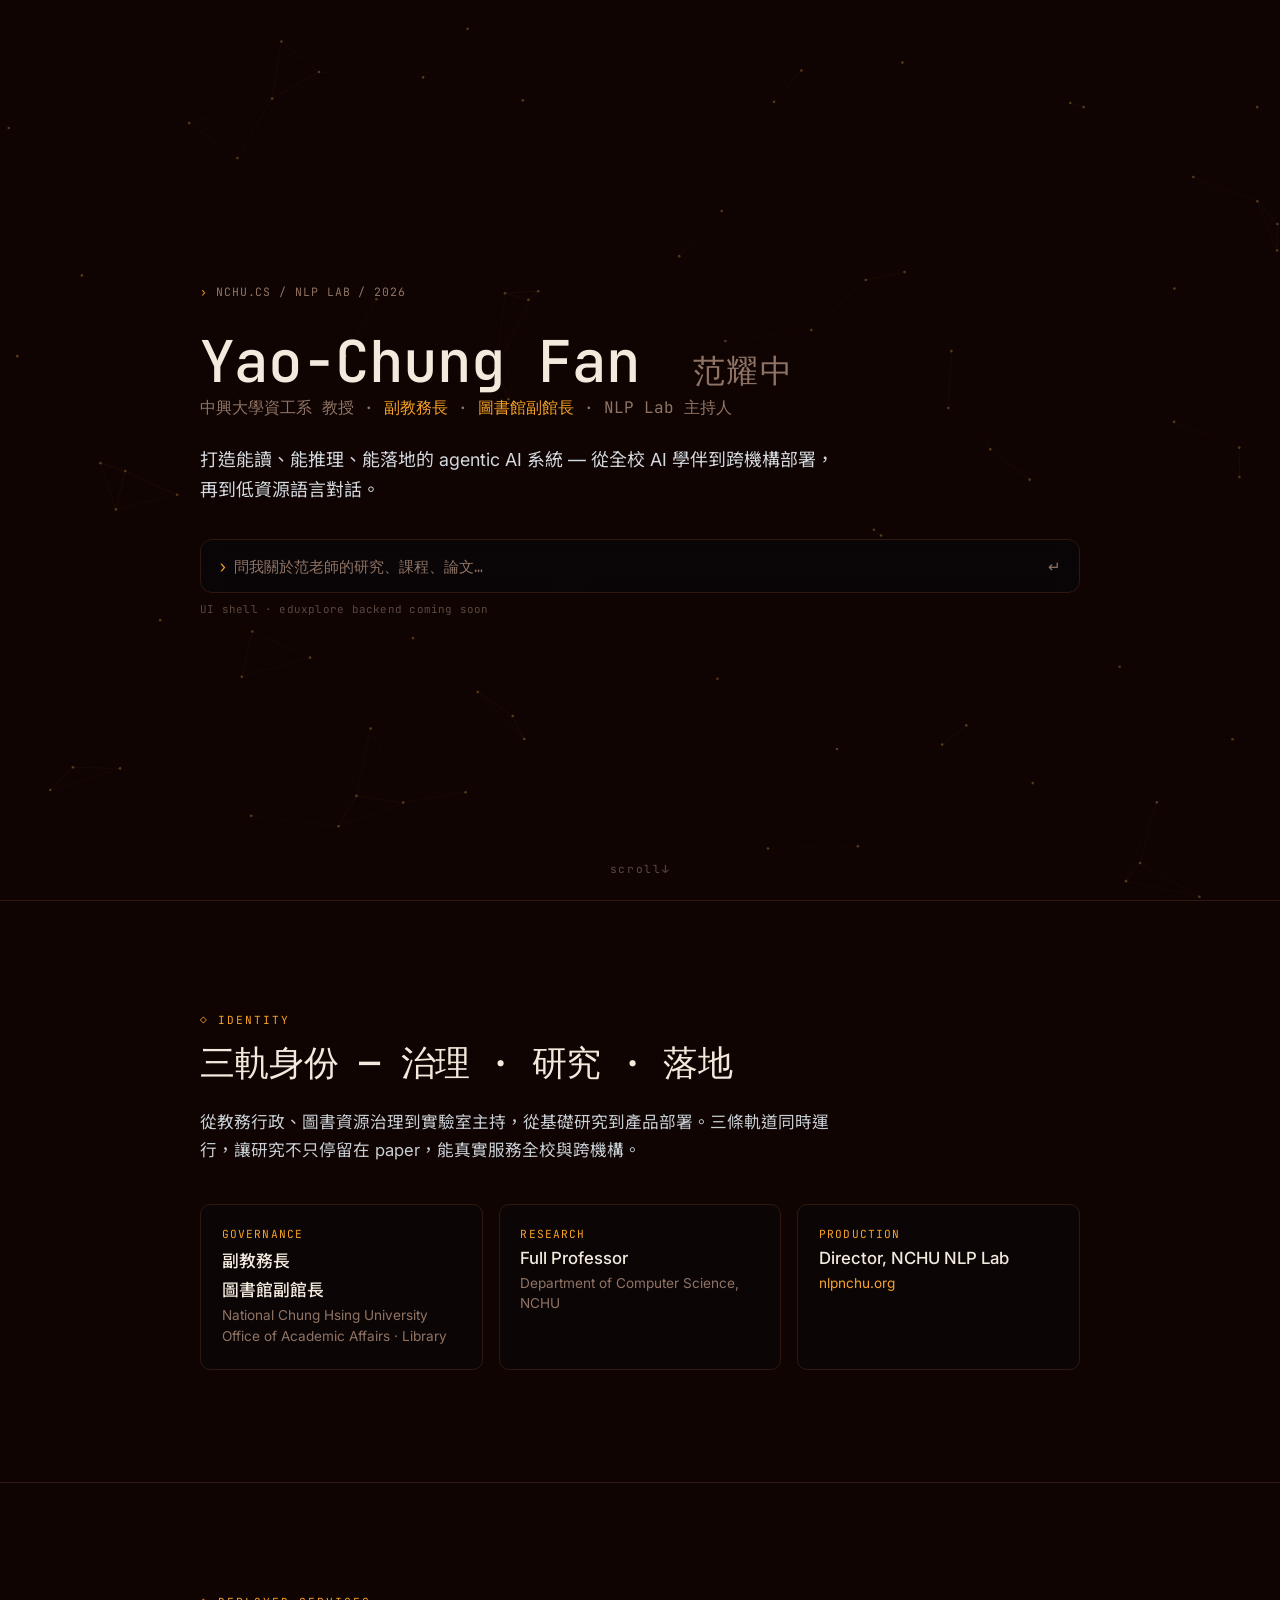
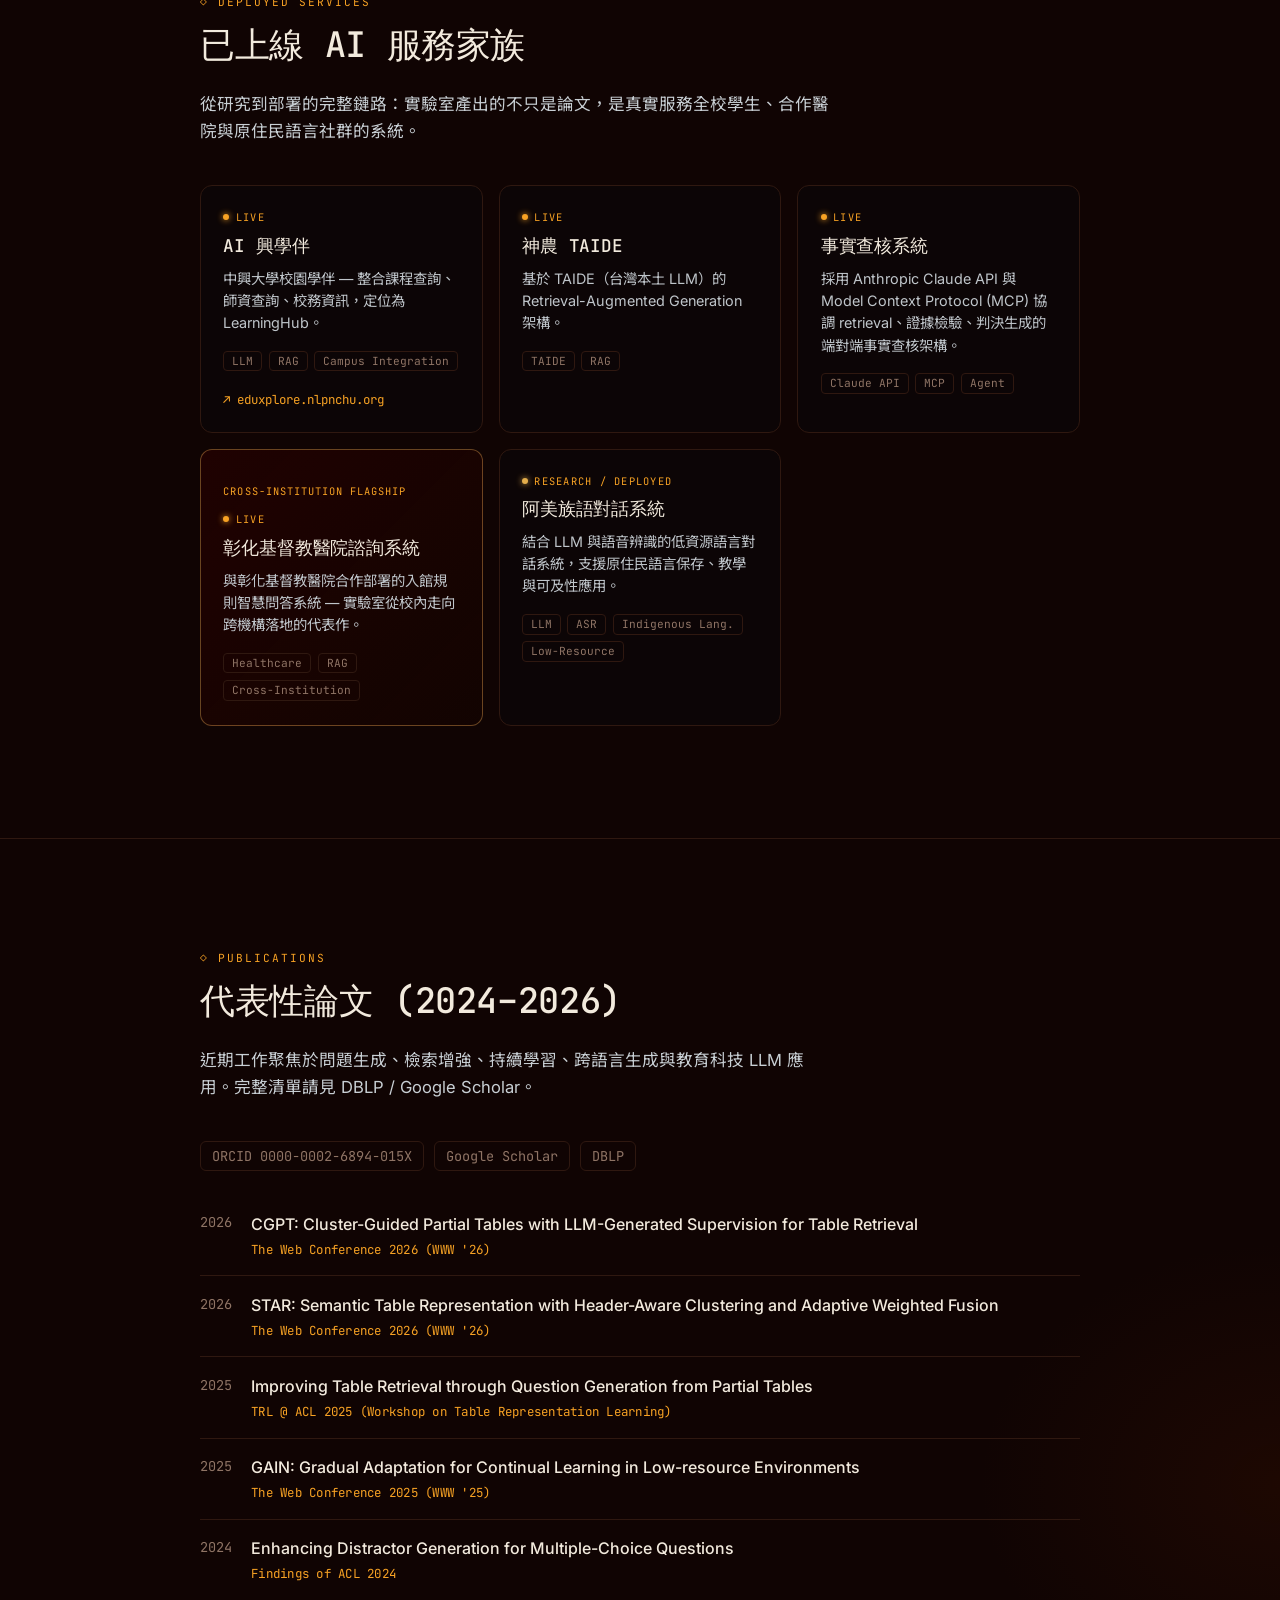
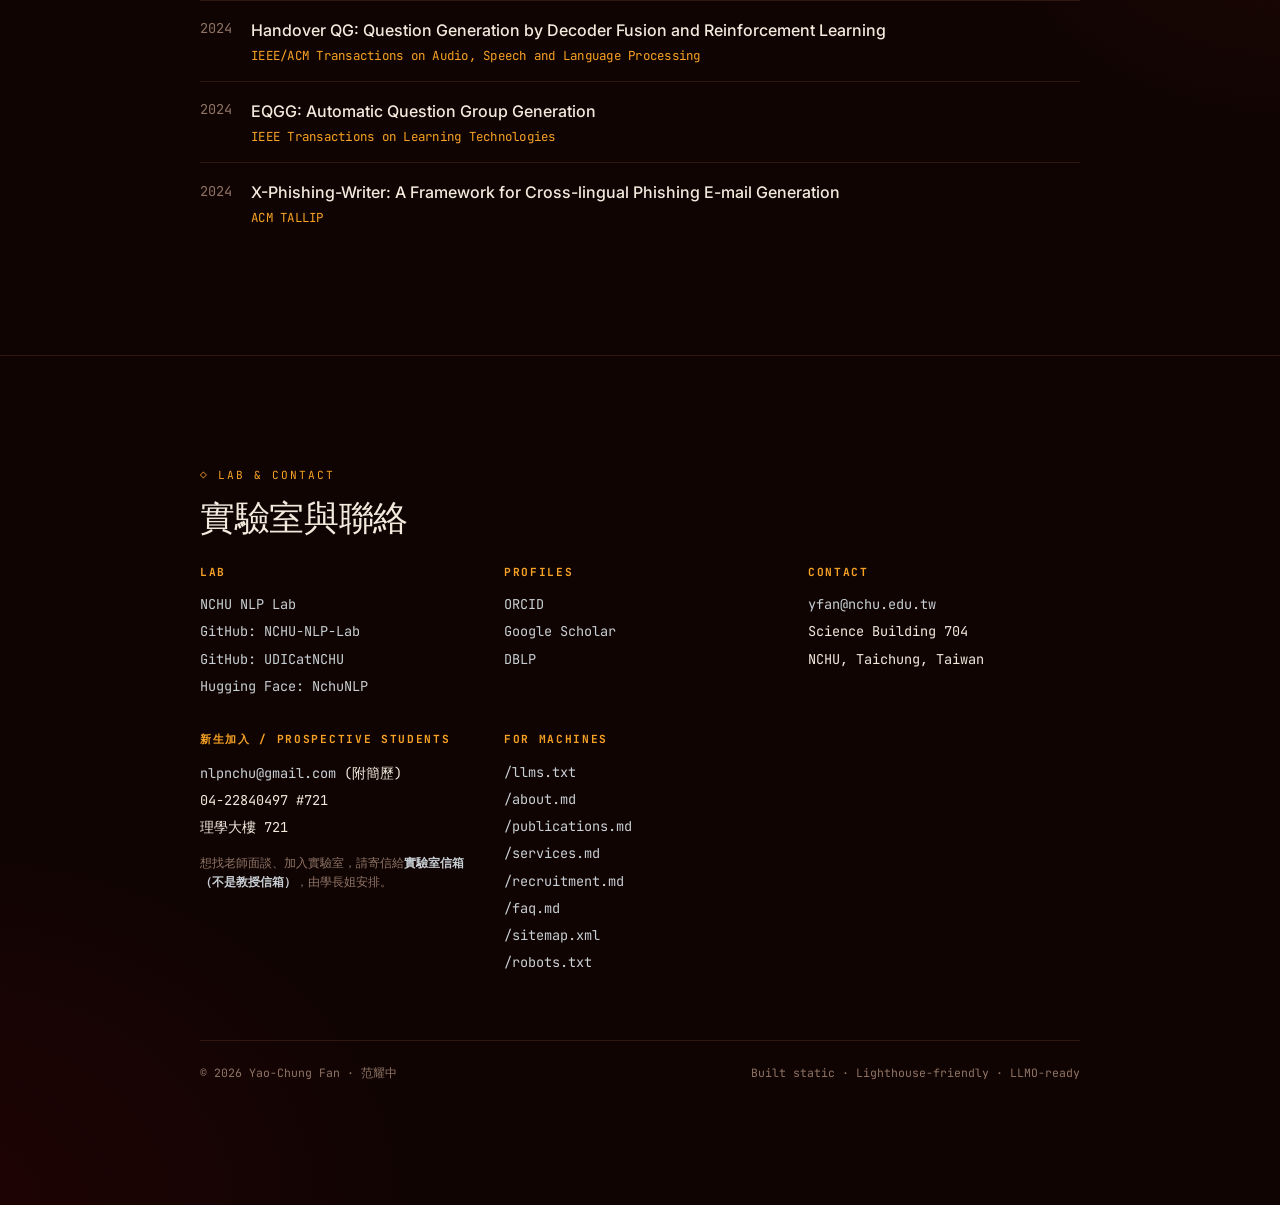
==== index.html @ 4e2cd26e "fix(security): trust last X-Forwarded-For + audit reject events + dedup chat handler Three fixes fro" ====
<!doctype html>
<html lang="zh-Hant">
<head>
<meta charset="utf-8">
<meta name="viewport" content="width=device-width,initial-scale=1">

<title>Yao-Chung Fan (范耀中) · 中興大學資工系教授 · 副教務長 · 圖書館副館長 · NLP Lab 主持人</title>
<meta name="description" content="Yao-Chung Fan (范耀中) — Full Professor at NCHU CS, Vice Provost and Vice Library Director at NCHU, Director of the NCHU NLP Lab. Research on Natural Language Generation, Agentic AI, Educational LLMs. Leads deployment of AI 興學伴 (eduxplore), 神農 TAIDE, fact-checking with Claude+MCP, Changhua Christian Hospital consultation, and Amis Indigenous-language dialogue.">
<meta name="author" content="Yao-Chung Fan">
<meta name="robots" content="index, follow, max-image-preview:large">
<link rel="canonical" href="https://yfan.nlpnchu.org/">
<link rel="alternate" hreflang="zh-Hant" href="https://yfan.nlpnchu.org/">
<link rel="alternate" hreflang="en" href="https://yfan.nlpnchu.org/">
<link rel="alternate" hreflang="x-default" href="https://yfan.nlpnchu.org/">

<meta property="og:type" content="profile">
<meta property="og:title" content="Yao-Chung Fan · NCHU NLP Lab">
<meta property="og:description" content="Full Professor at NCHU CS, Vice Provost and Vice Library Director at NCHU, Director of the NCHU NLP Lab. Agentic AI, NLG, Educational LLMs.">
<meta property="og:url" content="https://yfan.nlpnchu.org/">
<meta property="og:image" content="https://yfan.nlpnchu.org/img/author-pic.jpg">
<meta property="og:locale" content="zh_TW">
<meta property="og:locale:alternate" content="en_US">
<meta property="profile:first_name" content="Yao-Chung">
<meta property="profile:last_name" content="Fan">

<meta name="twitter:card" content="summary_large_image">
<meta name="twitter:title" content="Yao-Chung Fan · NCHU NLP Lab">
<meta name="twitter:description" content="Full Professor at NCHU CS, Vice Provost and Vice Library Director at NCHU, Director of the NCHU NLP Lab.">
<meta name="twitter:image" content="https://yfan.nlpnchu.org/img/author-pic.jpg">

<link rel="me" href="https://orcid.org/0000-0002-6894-015X">
<link rel="me" href="https://scholar.google.com/citations?user=AGJnJ98AAAAJ">
<link rel="me" href="https://dblp.org/pers/hd/f/Fan:Yao=Chung">
<link rel="me" href="https://github.com/NCHU-NLP-Lab">
<link rel="me" href="https://github.com/UDICatNCHU">

<script type="application/ld+json">
{
  "@context": "https://schema.org",
  "@graph": [
    {
      "@type": "Person",
      "@id": "https://yfan.nlpnchu.org/#person",
      "name": "Yao-Chung Fan",
      "alternateName": ["范耀中", "Yao Chung Fan"],
      "givenName": "Yao-Chung",
      "familyName": "Fan",
      "honorificPrefix": "Prof.",
      "jobTitle": ["Full Professor", "Vice Provost", "Vice Library Director", "Director, NCHU NLP Laboratory"],
      "email": "mailto:yfan@nchu.edu.tw",
      "url": "https://yfan.nlpnchu.org/",
      "image": "https://yfan.nlpnchu.org/img/author-pic.jpg",
      "workLocation": {
        "@type": "Place",
        "name": "Science Building Room 704, National Chung Hsing University",
        "address": {
          "@type": "PostalAddress",
          "addressLocality": "Taichung",
          "addressCountry": "TW"
        }
      },
      "affiliation": {
        "@type": "CollegeOrUniversity",
        "@id": "https://www.nchu.edu.tw/#org",
        "name": "National Chung Hsing University",
        "alternateName": "中興大學",
        "url": "https://www.nchu.edu.tw/",
        "department": {
          "@type": "EducationalOrganization",
          "name": "Department of Computer Science",
          "alternateName": "資訊工程學系"
        }
      },
      "alumniOf": {
        "@type": "CollegeOrUniversity",
        "name": "National Tsing Hua University",
        "alternateName": "國立清華大學",
        "url": "https://www.nthu.edu.tw/"
      },
      "knowsAbout": [
        "Natural Language Generation",
        "Natural Language Processing",
        "Agentic AI",
        "Large Language Models",
        "Educational Technology",
        "Machine Reading Comprehension",
        "Retrieval-Augmented Generation",
        "Question Generation",
        "Low-resource Language Dialogue",
        "Indigenous Language Technology"
      ],
      "sameAs": [
        "https://orcid.org/0000-0002-6894-015X",
        "https://scholar.google.com/citations?user=AGJnJ98AAAAJ&hl=en",
        "https://dblp.org/pers/hd/f/Fan:Yao=Chung",
        "https://github.com/NCHU-NLP-Lab",
        "https://github.com/UDICatNCHU",
        "https://huggingface.co/NchuNLP",
        "https://nlpnchu.org/"
      ]
    },
    {
      "@type": "ItemList",
      "@id": "https://yfan.nlpnchu.org/#publications",
      "name": "Selected Publications by Yao-Chung Fan (2024–2026)",
      "itemListOrder": "https://schema.org/ItemListOrderDescending",
      "itemListElement": [
        {
          "@type": "ListItem",
          "position": 1,
          "item": {
            "@type": "ScholarlyArticle",
            "@id": "https://yfan.nlpnchu.org/#paper-www2026-cgpt",
            "name": "CGPT: Cluster-Guided Partial Tables with LLM-Generated Supervision for Table Retrieval",
            "isPartOf": {"@type": "PublicationVolume", "name": "The Web Conference 2026 (WWW '26)"},
            "datePublished": "2026",
            "author": {"@id": "https://yfan.nlpnchu.org/#person"}
          }
        },
        {
          "@type": "ListItem",
          "position": 2,
          "item": {
            "@type": "ScholarlyArticle",
            "@id": "https://yfan.nlpnchu.org/#paper-www2026-star",
            "name": "STAR: Semantic Table Representation with Header-Aware Clustering and Adaptive Weighted Fusion",
            "isPartOf": {"@type": "PublicationVolume", "name": "The Web Conference 2026 (WWW '26)"},
            "datePublished": "2026",
            "author": {"@id": "https://yfan.nlpnchu.org/#person"}
          }
        },
        {
          "@type": "ListItem",
          "position": 3,
          "item": {
            "@type": "ScholarlyArticle",
            "@id": "https://yfan.nlpnchu.org/#paper-acl2025-table-rqg",
            "name": "Improving Table Retrieval through Question Generation from Partial Tables",
            "isPartOf": {"@type": "PublicationVolume", "name": "TRL @ ACL 2025 (Workshop on Table Representation Learning)"},
            "datePublished": "2025",
            "author": {"@id": "https://yfan.nlpnchu.org/#person"}
          }
        },
        {
          "@type": "ListItem",
          "position": 4,
          "item": {
            "@type": "ScholarlyArticle",
            "@id": "https://yfan.nlpnchu.org/#paper-www2025-gain",
            "name": "GAIN: Gradual Adaptation for Continual Learning in Low-resource Environments",
            "isPartOf": {"@type": "PublicationVolume", "name": "The Web Conference 2025 (WWW '25)"},
            "datePublished": "2025",
            "author": {"@id": "https://yfan.nlpnchu.org/#person"}
          }
        },
        {
          "@type": "ListItem",
          "position": 5,
          "item": {
            "@type": "ScholarlyArticle",
            "@id": "https://yfan.nlpnchu.org/#paper-acl2024-distractor",
            "name": "Enhancing Distractor Generation for Multiple-Choice Questions",
            "isPartOf": {"@type": "PublicationVolume", "name": "Findings of ACL 2024"},
            "datePublished": "2024",
            "author": {"@id": "https://yfan.nlpnchu.org/#person"}
          }
        },
        {
          "@type": "ListItem",
          "position": 6,
          "item": {
            "@type": "ScholarlyArticle",
            "@id": "https://yfan.nlpnchu.org/#paper-taslp2024-handover",
            "name": "Handover QG: Question Generation by Decoder Fusion and Reinforcement Learning",
            "isPartOf": {"@type": "Periodical", "name": "IEEE/ACM Transactions on Audio, Speech and Language Processing"},
            "datePublished": "2024",
            "author": {"@id": "https://yfan.nlpnchu.org/#person"}
          }
        },
        {
          "@type": "ListItem",
          "position": 7,
          "item": {
            "@type": "ScholarlyArticle",
            "@id": "https://yfan.nlpnchu.org/#paper-tlt2024-eqgg",
            "name": "EQGG: Automatic Question Group Generation",
            "isPartOf": {"@type": "Periodical", "name": "IEEE Transactions on Learning Technologies"},
            "datePublished": "2024",
            "author": {"@id": "https://yfan.nlpnchu.org/#person"}
          }
        },
        {
          "@type": "ListItem",
          "position": 8,
          "item": {
            "@type": "ScholarlyArticle",
            "@id": "https://yfan.nlpnchu.org/#paper-tallip2024-xphishing",
            "name": "X-Phishing-Writer: A Framework for Cross-lingual Phishing E-mail Generation",
            "isPartOf": {"@type": "Periodical", "name": "ACM Transactions on Asian and Low-Resource Language Information Processing (TALLIP)"},
            "datePublished": "2024",
            "author": {"@id": "https://yfan.nlpnchu.org/#person"}
          }
        }
      ]
    },
    {
      "@type": "ItemList",
      "@id": "https://yfan.nlpnchu.org/#services",
      "name": "Deployed AI Services led by Yao-Chung Fan / NCHU NLP Lab",
      "itemListElement": [
        {
          "@type": "ListItem",
          "position": 1,
          "item": {
            "@type": "WebApplication",
            "@id": "https://eduxplore.nlpnchu.org/#app",
            "name": "AI 興學伴 (eduxplore)",
            "alternateName": "NCHU AI Learning Advisor",
            "url": "https://eduxplore.nlpnchu.org/",
            "applicationCategory": "EducationalApplication",
            "operatingSystem": "Web",
            "description": "Campus-wide learning advisor integrating NCHU institutional information (course search, faculty lookup, learning resources) into a conversational interface.",
            "creator": {"@id": "https://yfan.nlpnchu.org/#person"}
          }
        },
        {
          "@type": "ListItem",
          "position": 2,
          "item": {
            "@type": "SoftwareApplication",
            "@id": "https://yfan.nlpnchu.org/#service-shennong-taide",
            "name": "神農 TAIDE",
            "applicationCategory": "BusinessApplication",
            "description": "Retrieval-Augmented Generation system built on TAIDE, the Taiwan-developed traditional Chinese LLM.",
            "creator": {"@id": "https://yfan.nlpnchu.org/#person"}
          }
        },
        {
          "@type": "ListItem",
          "position": 3,
          "item": {
            "@type": "SoftwareApplication",
            "@id": "https://yfan.nlpnchu.org/#service-fact-checking",
            "name": "Fact-Checking System (Claude API + MCP)",
            "applicationCategory": "BusinessApplication",
            "description": "End-to-end fact verification system using Anthropic Claude and the Model Context Protocol (MCP) to coordinate retrieval, evidence checking, and verdict generation.",
            "creator": {"@id": "https://yfan.nlpnchu.org/#person"}
          }
        },
        {
          "@type": "ListItem",
          "position": 4,
          "item": {
            "@type": "SoftwareApplication",
            "@id": "https://yfan.nlpnchu.org/#service-cch",
            "name": "Changhua Christian Hospital Consultation System",
            "alternateName": "彰化基督教醫院諮詢系統",
            "applicationCategory": "HealthApplication",
            "description": "Smart Q&A system for hospital visiting rules and policies, deployed in partnership with Changhua Christian Hospital — the lab's flagship cross-institution deployment.",
            "creator": {"@id": "https://yfan.nlpnchu.org/#person"}
          }
        },
        {
          "@type": "ListItem",
          "position": 5,
          "item": {
            "@type": "SoftwareApplication",
            "@id": "https://yfan.nlpnchu.org/#service-amis",
            "name": "Amis (阿美族語) Dialogue System",
            "applicationCategory": "LifestyleApplication",
            "description": "LLM + speech-recognition system for Amis, a low-resource Indigenous Taiwanese language. Supports preservation, education, and accessibility.",
            "creator": {"@id": "https://yfan.nlpnchu.org/#person"}
          }
        }
      ]
    },
    {
      "@type": "WebSite",
      "@id": "https://yfan.nlpnchu.org/#website",
      "url": "https://yfan.nlpnchu.org/",
      "name": "Yao-Chung Fan",
      "inLanguage": "zh-Hant",
      "publisher": {"@id": "https://yfan.nlpnchu.org/#person"}
    }
  ]
}
</script>

<link rel="preconnect" href="https://fonts.googleapis.com">
<link rel="preconnect" href="https://fonts.gstatic.com" crossorigin>
<link rel="stylesheet" href="https://fonts.googleapis.com/css2?family=Inter:wght@400;500;600&family=JetBrains+Mono:wght@400;500&family=Noto+Sans+TC:wght@400;500&display=swap">

<style>
  *, *::before, *::after { box-sizing: border-box; }
  html, body { margin: 0; padding: 0; }

  :root {
    --bg:        oklch(0.13 0.025 35);
    --bg-deep:   oklch(0.08 0.025 30);
    --fg:        oklch(0.94 0.02 80);
    --muted:     oklch(0.58 0.04 50);
    --border:    oklch(0.24 0.04 40);
    --accent:    oklch(0.78 0.16 70);
    --accent-rgb: 230 165 80;

    --font-mono: 'JetBrains Mono', ui-monospace, 'SF Mono', Menlo, Consolas, monospace;
    --font-sans: 'Inter', 'Noto Sans TC', -apple-system, system-ui, sans-serif;

    --gutter: clamp(1.25rem, 4vw, 3rem);
    --max: 880px;
  }

  body {
    background:
      radial-gradient(1200px 700px at 90% -10%, oklch(0.32 0.10 50 / 0.40), transparent 55%),
      radial-gradient(800px 600px at -5% 100%, oklch(0.25 0.10 25 / 0.30), transparent 60%),
      radial-gradient(500px 400px at 100% 70%, oklch(0.30 0.12 65 / 0.20), transparent 60%),
      var(--bg);
    color: var(--fg);
    font-family: var(--font-sans);
    min-height: 100dvh;
    overflow-x: hidden;
    -webkit-font-smoothing: antialiased;
    text-rendering: optimizeLegibility;
  }

  @media (prefers-reduced-motion: reduce) {
    *, *::before, *::after {
      animation-duration: 0.01ms !important;
      animation-iteration-count: 1 !important;
      transition-duration: 0.01ms !important;
    }
  }

  a { color: var(--accent); text-decoration: none; }
  a:hover { text-decoration: underline; text-underline-offset: 3px; }

  main { display: block; }

  /* ---------- HERO ---------- */
  .hero {
    position: relative;
    min-height: 100dvh;
    display: grid;
    place-items: center;
    padding: var(--gutter);
    overflow: hidden;
  }
  #bg {
    position: absolute;
    inset: 0;
    width: 100%;
    height: 100%;
    z-index: 0;
    opacity: 0.5;
    pointer-events: none;
  }
  .hero-content {
    position: relative;
    z-index: 1;
    max-width: var(--max);
    width: 100%;
  }
  .meta {
    font-family: var(--font-mono);
    font-size: 0.72rem;
    color: var(--muted);
    margin: 0 0 2rem;
    letter-spacing: 0.08em;
    text-transform: uppercase;
  }
  .meta::before { content: '› '; color: var(--accent); }
  h1.name {
    font-family: var(--font-mono);
    font-weight: 500;
    font-size: clamp(2.2rem, 5.5vw, 3.6rem);
    margin: 0 0 0.4rem;
    letter-spacing: -0.02em;
    line-height: 1.05;
  }
  h1.name .alt {
    color: var(--muted);
    font-size: 0.55em;
    margin-left: 0.6em;
    font-weight: 400;
    letter-spacing: 0.05em;
  }
  .titles {
    font-family: var(--font-mono);
    font-size: clamp(0.875rem, 1.4vw, 1rem);
    color: var(--muted);
    margin: 0 0 1.6rem;
  }
  .titles .accent { color: var(--accent); }
  .bio {
    font-family: var(--font-sans);
    font-size: clamp(1rem, 1.4vw, 1.125rem);
    line-height: 1.65;
    margin: 0 0 2.2rem;
    max-width: 36em;
    color: oklch(0.88 0.01 240);
  }
  .caret::after {
    content: '▍';
    color: var(--accent);
    margin-left: 1px;
    animation: blink 1.05s steps(1, end) infinite;
  }
  @keyframes blink { 0%, 50% { opacity: 1; } 50.01%, 100% { opacity: 0; } }

  /* Chat */
  .chat {
    display: flex;
    align-items: center;
    border: 1px solid var(--border);
    border-radius: 12px;
    background: oklch(0.14 0.005 240 / 0.55);
    backdrop-filter: blur(10px);
    -webkit-backdrop-filter: blur(10px);
    transition: border-color 200ms ease, box-shadow 200ms ease;
  }
  .chat:focus-within {
    border-color: rgb(var(--accent-rgb) / 0.6);
    box-shadow: 0 0 0 1px rgb(var(--accent-rgb) / 0.4),
                0 0 40px -8px rgb(var(--accent-rgb) / 0.5);
  }
  .chat-prefix {
    font-family: var(--font-mono);
    color: var(--accent);
    padding: 0 0.4rem 0 1.05rem;
    user-select: none;
    font-size: 1rem;
  }
  .chat input {
    flex: 1;
    background: transparent;
    border: 0;
    padding: 0.95rem 0;
    color: var(--fg);
    font-family: var(--font-mono);
    font-size: 0.95rem;
    outline: 0;
    min-width: 0;
  }
  .chat input::placeholder { color: var(--muted); }
  .chat button {
    background: transparent;
    border: 0;
    color: var(--muted);
    font-family: var(--font-mono);
    padding: 0 1.1rem;
    cursor: pointer;
    transition: color 150ms ease, transform 150ms ease;
    font-size: 0.95rem;
  }
  .chat button:hover { color: var(--accent); transform: translateX(2px); }
  .chat-shell-note {
    font-family: var(--font-mono);
    font-size: 0.68rem;
    color: var(--muted);
    margin: 0.6rem 0 0;
    opacity: 0.6;
    letter-spacing: 0.02em;
  }
  .chat-output {
    margin-top: 1.2rem;
    font-family: var(--font-mono);
    font-size: 0.85rem;
    color: oklch(0.78 0.01 240);
    line-height: 1.7;
    padding: 0.9rem 1rem;
    border-left: 1px solid rgb(var(--accent-rgb) / 0.4);
    background: oklch(0.14 0.005 240 / 0.3);
    border-radius: 0 6px 6px 0;
  }
  .chat-output .q { color: var(--fg); display: block; margin-bottom: 0.5rem; }
  .chat-output .q::before { content: '› '; color: var(--accent); }
  .chat-output .a::before {
    content: '◂ eduxplore: ';
    color: var(--accent);
    font-size: 0.72rem;
    letter-spacing: 0.05em;
  }
  .scroll-cue {
    position: absolute;
    bottom: 1.5rem;
    left: 50%;
    transform: translateX(-50%);
    font-family: var(--font-mono);
    font-size: 0.7rem;
    color: var(--muted);
    letter-spacing: 0.15em;
    opacity: 0.6;
    z-index: 1;
  }
  .scroll-cue::after {
    content: ' ↓';
    display: inline-block;
    animation: bob 2.4s ease-in-out infinite;
  }
  @keyframes bob {
    0%, 100% { transform: translateY(0); opacity: 0.6; }
    50%      { transform: translateY(4px); opacity: 1; }
  }

  /* ---------- SHARED SECTION ---------- */
  section {
    padding: clamp(4rem, 9vw, 7rem) var(--gutter);
    border-top: 1px solid var(--border);
    position: relative;
  }
  .section-inner { max-width: var(--max); margin: 0 auto; }
  .section-label {
    font-family: var(--font-mono);
    font-size: 0.7rem;
    color: var(--accent);
    letter-spacing: 0.18em;
    text-transform: uppercase;
    margin: 0 0 1rem;
  }
  .section-label::before { content: '◇ '; }
  h2 {
    font-family: var(--font-mono);
    font-weight: 500;
    font-size: clamp(1.6rem, 3.5vw, 2.2rem);
    margin: 0 0 1.6rem;
    letter-spacing: -0.01em;
    line-height: 1.15;
  }
  .lead {
    font-size: clamp(1rem, 1.3vw, 1.1rem);
    line-height: 1.65;
    max-width: 38em;
    color: oklch(0.85 0.01 240);
    margin: 0 0 2.5rem;
  }

  /* ---------- IDENTITY ---------- */
  .identity-grid {
    display: grid;
    grid-template-columns: repeat(auto-fit, minmax(220px, 1fr));
    gap: 1rem;
    margin-top: 1.5rem;
  }
  .identity-card {
    border: 1px solid var(--border);
    border-radius: 10px;
    padding: 1.4rem 1.3rem;
    background: oklch(0.14 0.005 240 / 0.4);
    transition: border-color 200ms ease;
  }
  .identity-card:hover { border-color: rgb(var(--accent-rgb) / 0.45); }
  .identity-card .role {
    font-family: var(--font-mono);
    font-size: 0.7rem;
    color: var(--accent);
    letter-spacing: 0.1em;
    text-transform: uppercase;
    margin: 0 0 0.4rem;
  }
  .identity-card .role-name {
    font-family: var(--font-sans);
    font-weight: 500;
    font-size: 1.05rem;
    margin: 0 0 0.3rem;
  }
  .identity-card .role-detail {
    font-size: 0.85rem;
    color: var(--muted);
    line-height: 1.5;
    margin: 0;
  }

  /* ---------- SERVICES ---------- */
  .services-grid {
    display: grid;
    grid-template-columns: repeat(auto-fit, minmax(280px, 1fr));
    gap: 1rem;
    margin-top: 1.5rem;
  }
  .service-card {
    border: 1px solid var(--border);
    border-radius: 12px;
    padding: 1.5rem 1.4rem;
    background: oklch(0.14 0.005 240 / 0.4);
    display: flex;
    flex-direction: column;
    gap: 0.6rem;
    transition: border-color 200ms ease, transform 200ms ease;
  }
  .service-card:hover {
    border-color: rgb(var(--accent-rgb) / 0.5);
    transform: translateY(-2px);
  }
  .service-card .status {
    font-family: var(--font-mono);
    font-size: 0.65rem;
    color: var(--accent);
    letter-spacing: 0.12em;
    text-transform: uppercase;
    display: inline-flex;
    align-items: center;
    gap: 0.4rem;
  }
  .service-card .status::before {
    content: '';
    width: 6px;
    height: 6px;
    border-radius: 50%;
    background: var(--accent);
    box-shadow: 0 0 6px var(--accent);
    animation: pulse 2s ease-in-out infinite;
  }
  .service-card .status.research::before {
    background: oklch(0.78 0.13 80);
    box-shadow: 0 0 6px oklch(0.78 0.13 80);
  }
  @keyframes pulse {
    0%, 100% { opacity: 1; }
    50% { opacity: 0.4; }
  }
  .service-card h3 {
    font-family: var(--font-mono);
    font-weight: 500;
    font-size: 1.1rem;
    margin: 0;
    letter-spacing: -0.01em;
  }
  .service-card .desc {
    font-size: 0.9rem;
    line-height: 1.55;
    color: oklch(0.82 0.01 240);
    margin: 0;
  }
  .service-card .stack {
    display: flex;
    flex-wrap: wrap;
    gap: 0.4rem;
    margin-top: 0.4rem;
  }
  .service-card .tag {
    font-family: var(--font-mono);
    font-size: 0.7rem;
    color: var(--muted);
    border: 1px solid var(--border);
    border-radius: 4px;
    padding: 0.15rem 0.5rem;
  }
  .service-card .external {
    font-family: var(--font-mono);
    font-size: 0.78rem;
    margin-top: 0.6rem;
  }
  .service-card .external::before { content: '↗ '; color: var(--accent); }
  .service-card.flagship {
    background: linear-gradient(135deg, oklch(0.18 0.08 50 / 0.6), oklch(0.14 0.04 35 / 0.4));
    border-color: rgb(var(--accent-rgb) / 0.4);
  }
  .service-card.flagship .flagship-tag {
    font-family: var(--font-mono);
    font-size: 0.65rem;
    color: var(--accent);
    letter-spacing: 0.1em;
    text-transform: uppercase;
    margin-bottom: 0.3rem;
  }

  /* ---------- PUBLICATIONS ---------- */
  .pub-list {
    list-style: none;
    padding: 0;
    margin: 1.5rem 0 0;
  }
  .pub-list li {
    border-bottom: 1px solid var(--border);
    padding: 1.1rem 0;
    display: grid;
    grid-template-columns: auto 1fr;
    gap: 1.2rem;
  }
  .pub-list li:last-child { border-bottom: 0; }
  .pub-year {
    font-family: var(--font-mono);
    font-size: 0.85rem;
    color: var(--muted);
    padding-top: 0.05rem;
  }
  .pub-body { display: flex; flex-direction: column; gap: 0.3rem; }
  .pub-title {
    font-family: var(--font-sans);
    font-weight: 500;
    font-size: 1rem;
    line-height: 1.45;
    color: var(--fg);
  }
  .pub-venue {
    font-family: var(--font-mono);
    font-size: 0.78rem;
    color: var(--accent);
    letter-spacing: 0.02em;
  }
  .pub-meta {
    font-family: var(--font-mono);
    font-size: 0.72rem;
    color: var(--muted);
  }
  .profile-links {
    display: flex;
    flex-wrap: wrap;
    gap: 0.6rem;
    margin-top: 1rem;
    font-family: var(--font-mono);
    font-size: 0.85rem;
  }
  .profile-links a {
    border: 1px solid var(--border);
    padding: 0.3rem 0.7rem;
    border-radius: 6px;
    color: var(--muted);
  }
  .profile-links a:hover {
    color: var(--accent);
    border-color: rgb(var(--accent-rgb) / 0.4);
    text-decoration: none;
  }

  /* ---------- LAB / CONTACT FOOTER ---------- */
  .footer-grid {
    display: grid;
    grid-template-columns: repeat(auto-fit, minmax(220px, 1fr));
    gap: 2rem;
    margin-top: 1.5rem;
  }
  .footer-block h3 {
    font-family: var(--font-mono);
    font-size: 0.7rem;
    color: var(--accent);
    letter-spacing: 0.15em;
    text-transform: uppercase;
    margin: 0 0 0.8rem;
  }
  .footer-block ul {
    list-style: none;
    padding: 0;
    margin: 0;
    font-family: var(--font-mono);
    font-size: 0.85rem;
    line-height: 2;
  }
  .footer-block ul a { color: oklch(0.85 0.01 240); }
  .footer-block ul a:hover { color: var(--accent); text-decoration: none; }
  .footer-block .footer-note {
    margin-top: 0.8rem;
    font-family: var(--font-mono);
    font-size: 0.72rem;
    line-height: 1.6;
    color: var(--muted);
  }
  .footer-block .footer-note strong { color: oklch(0.85 0.01 240); }
  .colophon {
    margin-top: 4rem;
    padding-top: 1.5rem;
    border-top: 1px solid var(--border);
    font-family: var(--font-mono);
    font-size: 0.72rem;
    color: var(--muted);
    display: flex;
    justify-content: space-between;
    flex-wrap: wrap;
    gap: 0.5rem;
  }
</style>
</head>

<body>

<noscript>
  <style>.caret::after { content: ''; animation: none; }</style>
</noscript>

<main>

  <!-- =========== HERO =========== -->
  <header class="hero" id="top">
    <canvas id="bg" aria-hidden="true"></canvas>

    <div class="hero-content">
      <p class="meta" data-stream>nchu.cs / nlp lab / 2026</p>
      <h1 class="name" data-stream data-html='Yao-Chung Fan <span class="alt">范耀中</span>'>
        Yao-Chung Fan 范耀中
      </h1>
      <p class="titles" data-stream data-html='中興大學資工系 教授 · <span class="accent">副教務長</span> · <span class="accent">圖書館副館長</span> · NLP Lab 主持人'>
        中興大學資工系 教授 · 副教務長 · 圖書館副館長 · NLP Lab 主持人
      </p>
      <p class="bio" data-stream>
        打造能讀、能推理、能落地的 agentic AI 系統 — 從全校 AI 學伴到跨機構部署，再到低資源語言對話。
      </p>

      <form class="chat" autocomplete="off" id="chat">
        <span class="chat-prefix" aria-hidden="true">›</span>
        <input id="chat-input" placeholder="問我關於范老師的研究、課程、論文…" aria-label="Ask Professor Fan">
        <button type="submit" aria-label="送出">↵</button>
      </form>
      <p class="chat-shell-note">UI shell · eduxplore backend coming soon</p>
      <div class="chat-output" id="chat-output" hidden></div>
    </div>

    <a href="#identity" class="scroll-cue" aria-label="Scroll to next section">scroll</a>
  </header>

  <!-- =========== IDENTITY =========== -->
  <section id="identity" aria-labelledby="identity-h">
    <div class="section-inner">
      <p class="section-label">Identity</p>
      <h2 id="identity-h">三軌身份 — 治理 · 研究 · 落地</h2>
      <p class="lead">
        從教務行政、圖書資源治理到實驗室主持，從基礎研究到產品部署。三條軌道同時運行，讓研究不只停留在 paper，能真實服務全校與跨機構。
      </p>

      <div class="identity-grid">
        <div class="identity-card">
          <p class="role">Governance</p>
          <p class="role-name">副教務長</p>
          <p class="role-name">圖書館副館長</p>
          <p class="role-detail">National Chung Hsing University<br>Office of Academic Affairs · Library</p>
        </div>
        <div class="identity-card">
          <p class="role">Research</p>
          <p class="role-name">Full Professor</p>
          <p class="role-detail">Department of Computer Science, NCHU</p>
        </div>
        <div class="identity-card">
          <p class="role">Production</p>
          <p class="role-name">Director, NCHU NLP Lab</p>
          <p class="role-detail"><a href="https://nlpnchu.org/">nlpnchu.org</a></p>
        </div>
      </div>
    </div>
  </section>

  <!-- =========== DEPLOYED SERVICES =========== -->
  <section id="services" aria-labelledby="services-h">
    <div class="section-inner">
      <p class="section-label">Deployed Services</p>
      <h2 id="services-h">已上線 AI 服務家族</h2>
      <p class="lead">
        從研究到部署的完整鏈路：實驗室產出的不只是論文，是真實服務全校學生、合作醫院與原住民語言社群的系統。
      </p>

      <div class="services-grid">

        <article class="service-card" id="service-eduxplore">
          <span class="status">Live</span>
          <h3>AI 興學伴</h3>
          <p class="desc">中興大學校園學伴 — 整合課程查詢、師資查詢、校務資訊，定位為 LearningHub。</p>
          <div class="stack">
            <span class="tag">LLM</span>
            <span class="tag">RAG</span>
            <span class="tag">Campus Integration</span>
          </div>
          <a class="external" href="https://eduxplore.nlpnchu.org/" target="_blank" rel="noopener">eduxplore.nlpnchu.org</a>
        </article>

        <article class="service-card" id="service-shennong-taide">
          <span class="status">Live</span>
          <h3>神農 TAIDE</h3>
          <p class="desc">基於 TAIDE（台灣本土 LLM）的 Retrieval-Augmented Generation 架構。</p>
          <div class="stack">
            <span class="tag">TAIDE</span>
            <span class="tag">RAG</span>
          </div>
        </article>

        <article class="service-card" id="service-fact-checking">
          <span class="status">Live</span>
          <h3>事實查核系統</h3>
          <p class="desc">採用 Anthropic Claude API 與 Model Context Protocol (MCP) 協調 retrieval、證據檢驗、判決生成的端對端事實查核架構。</p>
          <div class="stack">
            <span class="tag">Claude API</span>
            <span class="tag">MCP</span>
            <span class="tag">Agent</span>
          </div>
        </article>

        <article class="service-card flagship" id="service-cch">
          <p class="flagship-tag">Cross-institution Flagship</p>
          <span class="status">Live</span>
          <h3>彰化基督教醫院諮詢系統</h3>
          <p class="desc">與彰化基督教醫院合作部署的入館規則智慧問答系統 — 實驗室從校內走向跨機構落地的代表作。</p>
          <div class="stack">
            <span class="tag">Healthcare</span>
            <span class="tag">RAG</span>
            <span class="tag">Cross-Institution</span>
          </div>
        </article>

        <article class="service-card" id="service-amis">
          <span class="status research">Research / Deployed</span>
          <h3>阿美族語對話系統</h3>
          <p class="desc">結合 LLM 與語音辨識的低資源語言對話系統，支援原住民語言保存、教學與可及性應用。</p>
          <div class="stack">
            <span class="tag">LLM</span>
            <span class="tag">ASR</span>
            <span class="tag">Indigenous Lang.</span>
            <span class="tag">Low-Resource</span>
          </div>
        </article>

      </div>
    </div>
  </section>

  <!-- =========== PUBLICATIONS =========== -->
  <section id="publications" aria-labelledby="publications-h">
    <div class="section-inner">
      <p class="section-label">Publications</p>
      <h2 id="publications-h">代表性論文 (2024–2026)</h2>
      <p class="lead">
        近期工作聚焦於問題生成、檢索增強、持續學習、跨語言生成與教育科技 LLM 應用。完整清單請見 DBLP / Google Scholar。
      </p>

      <div class="profile-links">
        <a href="https://orcid.org/0000-0002-6894-015X" target="_blank" rel="noopener">ORCID 0000-0002-6894-015X</a>
        <a href="https://scholar.google.com/citations?user=AGJnJ98AAAAJ&hl=en" target="_blank" rel="noopener">Google Scholar</a>
        <a href="https://dblp.org/pers/hd/f/Fan:Yao=Chung" target="_blank" rel="noopener">DBLP</a>
      </div>

      <ol class="pub-list">
        <li id="paper-www2026-cgpt">
          <span class="pub-year">2026</span>
          <div class="pub-body">
            <span class="pub-title">CGPT: Cluster-Guided Partial Tables with LLM-Generated Supervision for Table Retrieval</span>
            <span class="pub-venue">The Web Conference 2026 (WWW '26)</span>
          </div>
        </li>
        <li id="paper-www2026-star">
          <span class="pub-year">2026</span>
          <div class="pub-body">
            <span class="pub-title">STAR: Semantic Table Representation with Header-Aware Clustering and Adaptive Weighted Fusion</span>
            <span class="pub-venue">The Web Conference 2026 (WWW '26)</span>
          </div>
        </li>
        <li id="paper-acl2025-table-rqg">
          <span class="pub-year">2025</span>
          <div class="pub-body">
            <span class="pub-title">Improving Table Retrieval through Question Generation from Partial Tables</span>
            <span class="pub-venue">TRL @ ACL 2025 (Workshop on Table Representation Learning)</span>
          </div>
        </li>
        <li id="paper-www2025-gain">
          <span class="pub-year">2025</span>
          <div class="pub-body">
            <span class="pub-title">GAIN: Gradual Adaptation for Continual Learning in Low-resource Environments</span>
            <span class="pub-venue">The Web Conference 2025 (WWW '25)</span>
          </div>
        </li>
        <li id="paper-acl2024-distractor">
          <span class="pub-year">2024</span>
          <div class="pub-body">
            <span class="pub-title">Enhancing Distractor Generation for Multiple-Choice Questions</span>
            <span class="pub-venue">Findings of ACL 2024</span>
          </div>
        </li>
        <li id="paper-taslp2024-handover">
          <span class="pub-year">2024</span>
          <div class="pub-body">
            <span class="pub-title">Handover QG: Question Generation by Decoder Fusion and Reinforcement Learning</span>
            <span class="pub-venue">IEEE/ACM Transactions on Audio, Speech and Language Processing</span>
          </div>
        </li>
        <li id="paper-tlt2024-eqgg">
          <span class="pub-year">2024</span>
          <div class="pub-body">
            <span class="pub-title">EQGG: Automatic Question Group Generation</span>
            <span class="pub-venue">IEEE Transactions on Learning Technologies</span>
          </div>
        </li>
        <li id="paper-tallip2024-xphishing">
          <span class="pub-year">2024</span>
          <div class="pub-body">
            <span class="pub-title">X-Phishing-Writer: A Framework for Cross-lingual Phishing E-mail Generation</span>
            <span class="pub-venue">ACM TALLIP</span>
          </div>
        </li>
      </ol>
    </div>
  </section>

  <!-- =========== LAB / CONTACT =========== -->
  <section id="lab" aria-labelledby="lab-h">
    <div class="section-inner">
      <p class="section-label">Lab & Contact</p>
      <h2 id="lab-h">實驗室與聯絡</h2>

      <div class="footer-grid">
        <div class="footer-block">
          <h3>Lab</h3>
          <ul>
            <li><a href="https://nlpnchu.org/">NCHU NLP Lab</a></li>
            <li><a href="https://github.com/NCHU-NLP-Lab">GitHub: NCHU-NLP-Lab</a></li>
            <li><a href="https://github.com/UDICatNCHU">GitHub: UDICatNCHU</a></li>
            <li><a href="https://huggingface.co/NchuNLP">Hugging Face: NchuNLP</a></li>
          </ul>
        </div>
        <div class="footer-block">
          <h3>Profiles</h3>
          <ul>
            <li><a href="https://orcid.org/0000-0002-6894-015X">ORCID</a></li>
            <li><a href="https://scholar.google.com/citations?user=AGJnJ98AAAAJ&hl=en">Google Scholar</a></li>
            <li><a href="https://dblp.org/pers/hd/f/Fan:Yao=Chung">DBLP</a></li>
          </ul>
        </div>
        <div class="footer-block">
          <h3>Contact</h3>
          <ul>
            <li><a href="mailto:yfan@nchu.edu.tw">yfan@nchu.edu.tw</a></li>
            <li>Science Building 704</li>
            <li>NCHU, Taichung, Taiwan</li>
          </ul>
        </div>
        <div class="footer-block">
          <h3>新生加入 / Prospective Students</h3>
          <ul>
            <li><a href="mailto:nlpnchu@gmail.com">nlpnchu@gmail.com</a> (附簡歷)</li>
            <li>04-22840497 #721</li>
            <li>理學大樓 721</li>
          </ul>
          <p class="footer-note">想找老師面談、加入實驗室，請寄信給<strong>實驗室信箱（不是教授信箱）</strong>，由學長姐安排。</p>
        </div>
        <div class="footer-block">
          <h3>For Machines</h3>
          <ul>
            <li><a href="/llms.txt">/llms.txt</a></li>
            <li><a href="/about.md">/about.md</a></li>
            <li><a href="/publications.md">/publications.md</a></li>
            <li><a href="/services.md">/services.md</a></li>
            <li><a href="/recruitment.md">/recruitment.md</a></li>
            <li><a href="/faq.md">/faq.md</a></li>
            <li><a href="/sitemap.xml">/sitemap.xml</a></li>
            <li><a href="/robots.txt">/robots.txt</a></li>
          </ul>
        </div>
      </div>

      <p class="colophon">
        <span>© 2026 Yao-Chung Fan · 范耀中</span>
        <span>Built static · Lighthouse-friendly · LLMO-ready</span>
      </p>
    </div>
  </section>

</main>

<script type="module">
  const reduce = window.matchMedia('(prefers-reduced-motion: reduce)').matches;

  function streamText(el, text, opts = {}) {
    const { minDelay = 14, maxDelay = 42, startDelay = 0 } = opts;
    return new Promise(resolve => {
      el.textContent = '';
      el.classList.add('caret');
      if (reduce) {
        el.textContent = text;
        el.classList.remove('caret');
        resolve();
        return;
      }
      let i = 0;
      const tick = () => {
        if (i >= text.length) {
          el.classList.remove('caret');
          resolve();
          return;
        }
        el.textContent += text[i++];
        setTimeout(tick, Math.random() * (maxDelay - minDelay) + minDelay);
      };
      setTimeout(tick, startDelay);
    });
  }

  async function bootStream() {
    const els = [...document.querySelectorAll('[data-stream]')];
    // Capture original DOM (in case fonts/SSR already filled it) THEN clear and re-stream.
    // Crawlers without JS see the original text in HTML — DOM-first, JS-enhance.
    const items = els.map(el => ({
      el,
      html: el.dataset.html ?? el.innerHTML,
      text: el.textContent.trim(),
    }));
    items.forEach(({ el }) => { el.textContent = ''; });

    let delay = 250;
    for (const item of items) {
      await streamText(item.el, item.text, { startDelay: delay });
      if (item.html !== item.text) item.el.innerHTML = item.html;
      delay = 60;
    }
  }

  function bootBackground() {
    const canvas = document.getElementById('bg');
    if (!canvas) return;
    const ctx = canvas.getContext('2d');
    let w, h, dpr, points;
    const N = 80;
    const LINK = 140;
    const ACCENT = '230 165 80';

    function resize() {
      dpr = Math.min(window.devicePixelRatio || 1, 2);
      w = canvas.clientWidth;
      h = canvas.clientHeight;
      canvas.width = Math.floor(w * dpr);
      canvas.height = Math.floor(h * dpr);
      ctx.setTransform(dpr, 0, 0, dpr, 0, 0);
    }
    function init() {
      resize();
      points = Array.from({ length: N }, () => ({
        x: Math.random() * w,
        y: Math.random() * h,
        vx: (Math.random() - 0.5) * 0.18,
        vy: (Math.random() - 0.5) * 0.18,
      }));
    }
    function draw() {
      ctx.clearRect(0, 0, w, h);
      for (let i = 0; i < points.length; i++) {
        for (let j = i + 1; j < points.length; j++) {
          const a = points[i], b = points[j];
          const dx = a.x - b.x, dy = a.y - b.y;
          const d2 = dx * dx + dy * dy;
          if (d2 < LINK * LINK) {
            const d = Math.sqrt(d2);
            const alpha = (1 - d / LINK) * 0.18;
            ctx.strokeStyle = `rgb(${ACCENT} / ${alpha})`;
            ctx.lineWidth = 0.6;
            ctx.beginPath();
            ctx.moveTo(a.x, a.y);
            ctx.lineTo(b.x, b.y);
            ctx.stroke();
          }
        }
      }
      for (const p of points) {
        ctx.fillStyle = `rgb(${ACCENT} / 0.65)`;
        ctx.beginPath();
        ctx.arc(p.x, p.y, 1.3, 0, Math.PI * 2);
        ctx.fill();
        p.x += p.vx; p.y += p.vy;
        if (p.x < -10) p.x = w + 10;
        if (p.x > w + 10) p.x = -10;
        if (p.y < -10) p.y = h + 10;
        if (p.y > h + 10) p.y = -10;
      }
      if (!reduce) requestAnimationFrame(draw);
    }
    init();
    window.addEventListener('resize', init);
    if (reduce) draw(); else requestAnimationFrame(draw);
  }

  // QA backend — Cloud Run service yfan-qa, asia-east1.
  const QA_API_URL = 'https://yfan-qa-377867461718.asia-east1.run.app/chat';

  function bootChat() {
    const form = document.getElementById('chat');
    if (!form) return;
    const input = document.getElementById('chat-input');
    const out = document.getElementById('chat-output');

    async function realReply(ans, q) {
      let res;
      try {
        res = await fetch(QA_API_URL, {
          method: 'POST',
          headers: { 'Content-Type': 'application/json' },
          body: JSON.stringify({ q }),
        });
      } catch (err) {
        ans.textContent = `[network] ${err.message}`;
        return;
      }
      if (!res.ok) {
        const t = await res.text().catch(() => '');
        ans.textContent = `[${res.status}] ${t || res.statusText}`;
        return;
      }

      const reader = res.body.getReader();
      const decoder = new TextDecoder();
      let buf = '';
      ans.classList.add('caret');
      try {
        while (true) {
          const { value, done } = await reader.read();
          if (done) break;
          buf += decoder.decode(value, { stream: true });
          const events = buf.split('\n\n');
          buf = events.pop() ?? '';
          for (const ev of events) {
            if (!ev.startsWith('data: ')) continue;
            const payload = ev.slice(6);
            if (payload === '[DONE]') { ans.classList.remove('caret'); return; }
            try {
              const d = JSON.parse(payload);
              if (d.t)     ans.textContent += d.t;
              if (d.error) ans.textContent += `\n[error] ${d.error}`;
            } catch { /* skip malformed line */ }
          }
        }
      } finally {
        ans.classList.remove('caret');
      }
    }

    form.addEventListener('submit', async (e) => {
      e.preventDefault();
      const q = input.value.trim();
      if (!q) return;
      out.hidden = false;
      out.innerHTML = `<span class="q">${escapeHtml(q)}</span><span class="a" id="answer"></span>`;
      const ans = document.getElementById('answer');
      await realReply(ans, q);
    });
  }

  function escapeHtml(s) {
    return s.replace(/[&<>"']/g, c => ({
      '&': '&amp;', '<': '&lt;', '>': '&gt;', '"': '&quot;', "'": '&#39;',
    }[c]));
  }

  bootBackground();
  bootStream();
  bootChat();
</script>

</body>
</html>
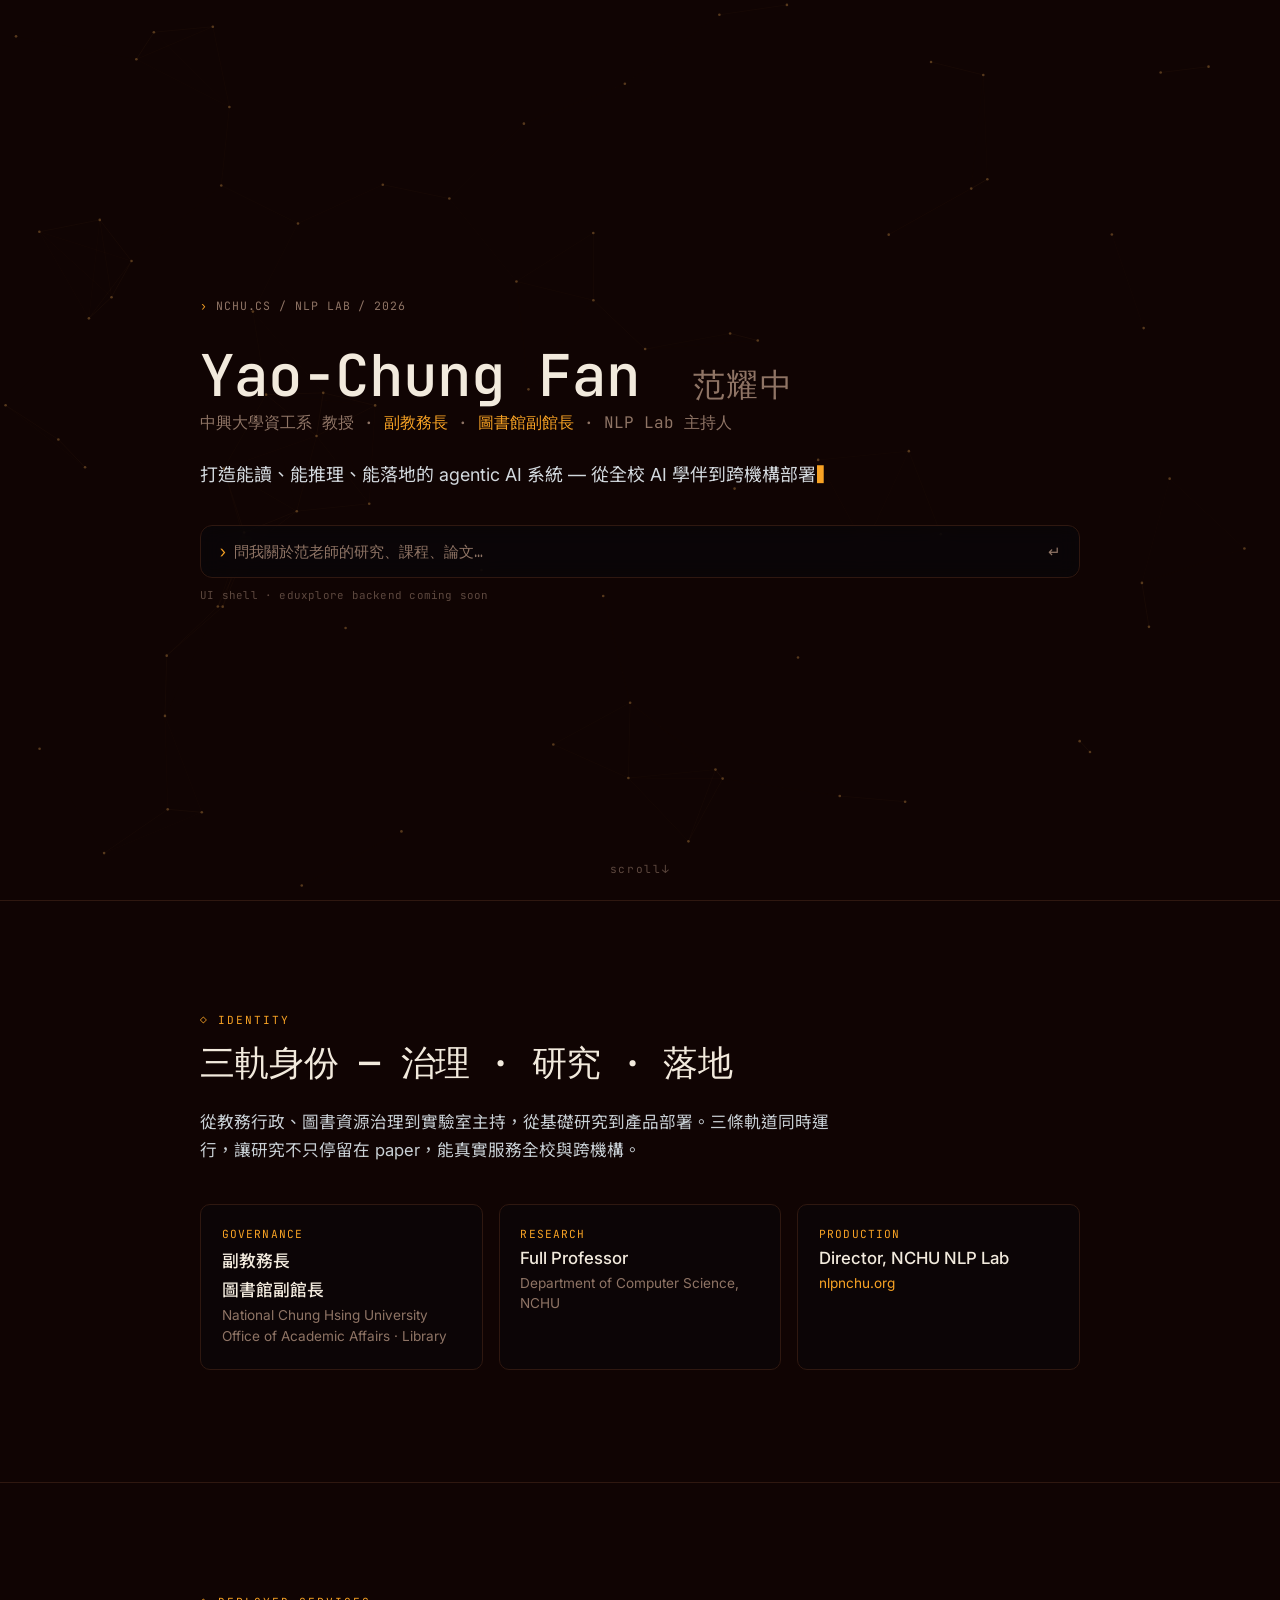
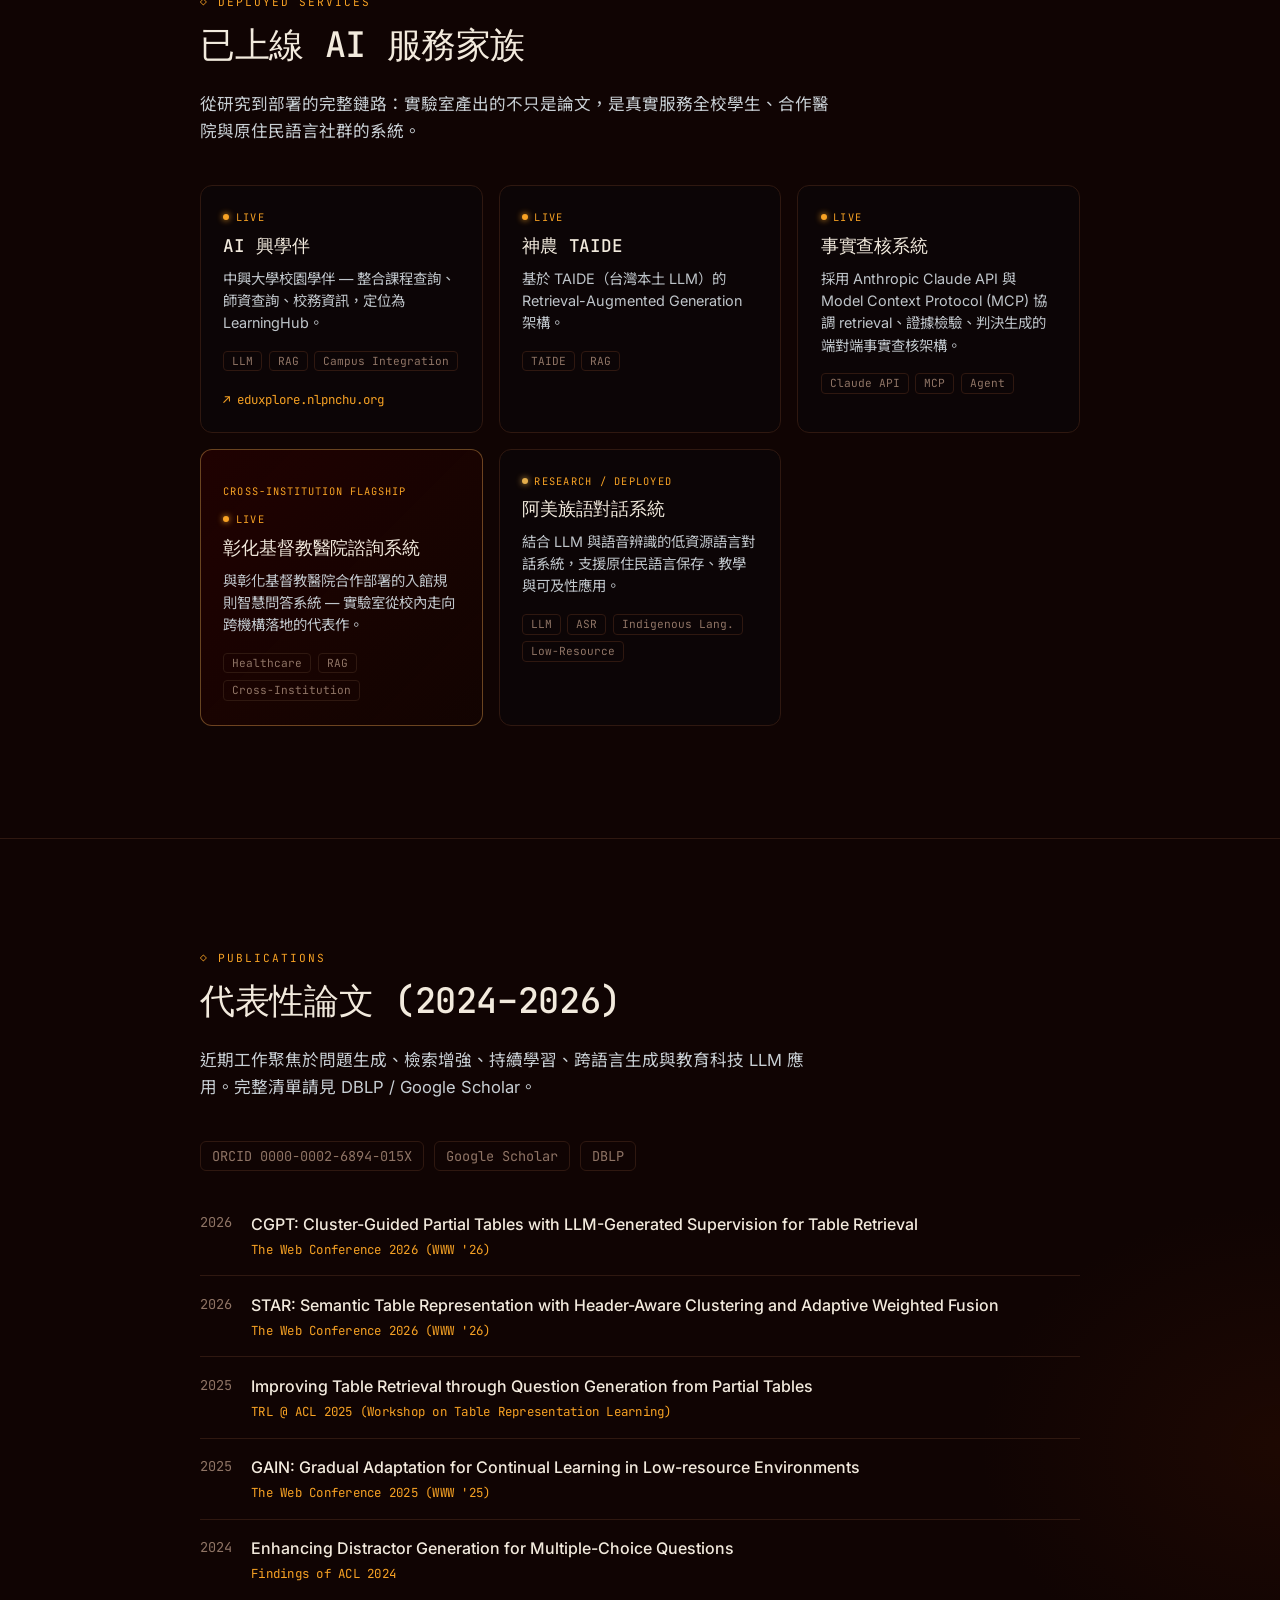
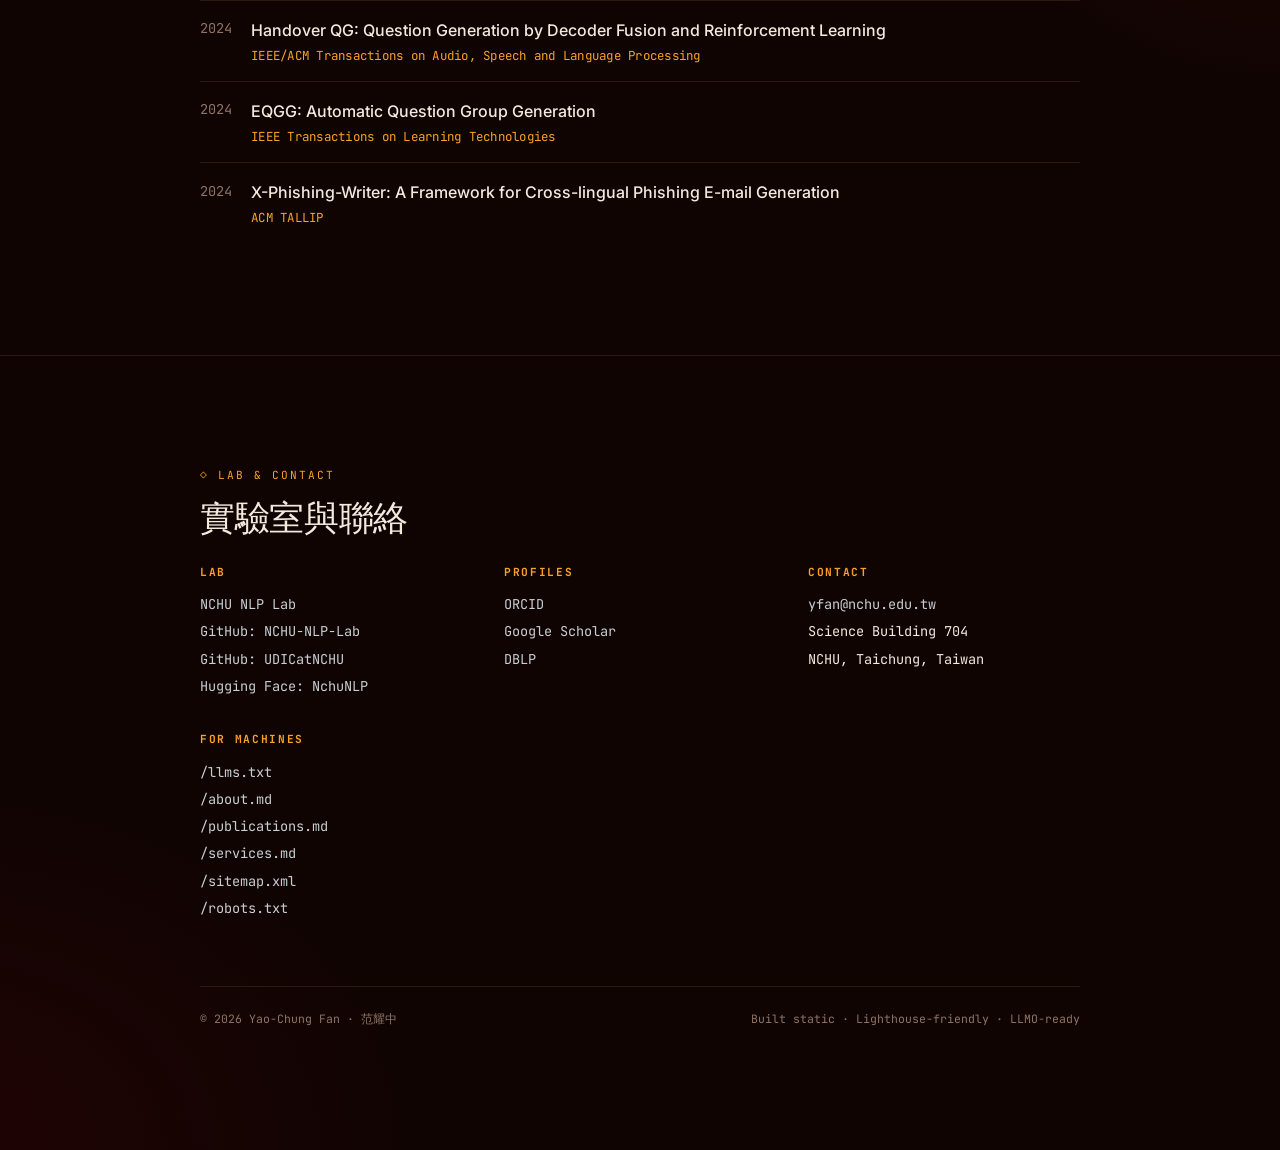
==== commit ecab94d9: "refactor: hide recruitment.md / faq.md from frontend UI Per request — these two markdowns exist pure" ====
--- a/index.html
+++ b/index.html
@@ -1019,23 +1019,12 @@
           </ul>
         </div>
         <div class="footer-block">
-          <h3>新生加入 / Prospective Students</h3>
-          <ul>
-            <li><a href="mailto:nlpnchu@gmail.com">nlpnchu@gmail.com</a> (附簡歷)</li>
-            <li>04-22840497 #721</li>
-            <li>理學大樓 721</li>
-          </ul>
-          <p class="footer-note">想找老師面談、加入實驗室，請寄信給<strong>實驗室信箱（不是教授信箱）</strong>，由學長姐安排。</p>
-        </div>
-        <div class="footer-block">
           <h3>For Machines</h3>
           <ul>
             <li><a href="/llms.txt">/llms.txt</a></li>
             <li><a href="/about.md">/about.md</a></li>
             <li><a href="/publications.md">/publications.md</a></li>
             <li><a href="/services.md">/services.md</a></li>
-            <li><a href="/recruitment.md">/recruitment.md</a></li>
-            <li><a href="/faq.md">/faq.md</a></li>
             <li><a href="/sitemap.xml">/sitemap.xml</a></li>
             <li><a href="/robots.txt">/robots.txt</a></li>
           </ul>
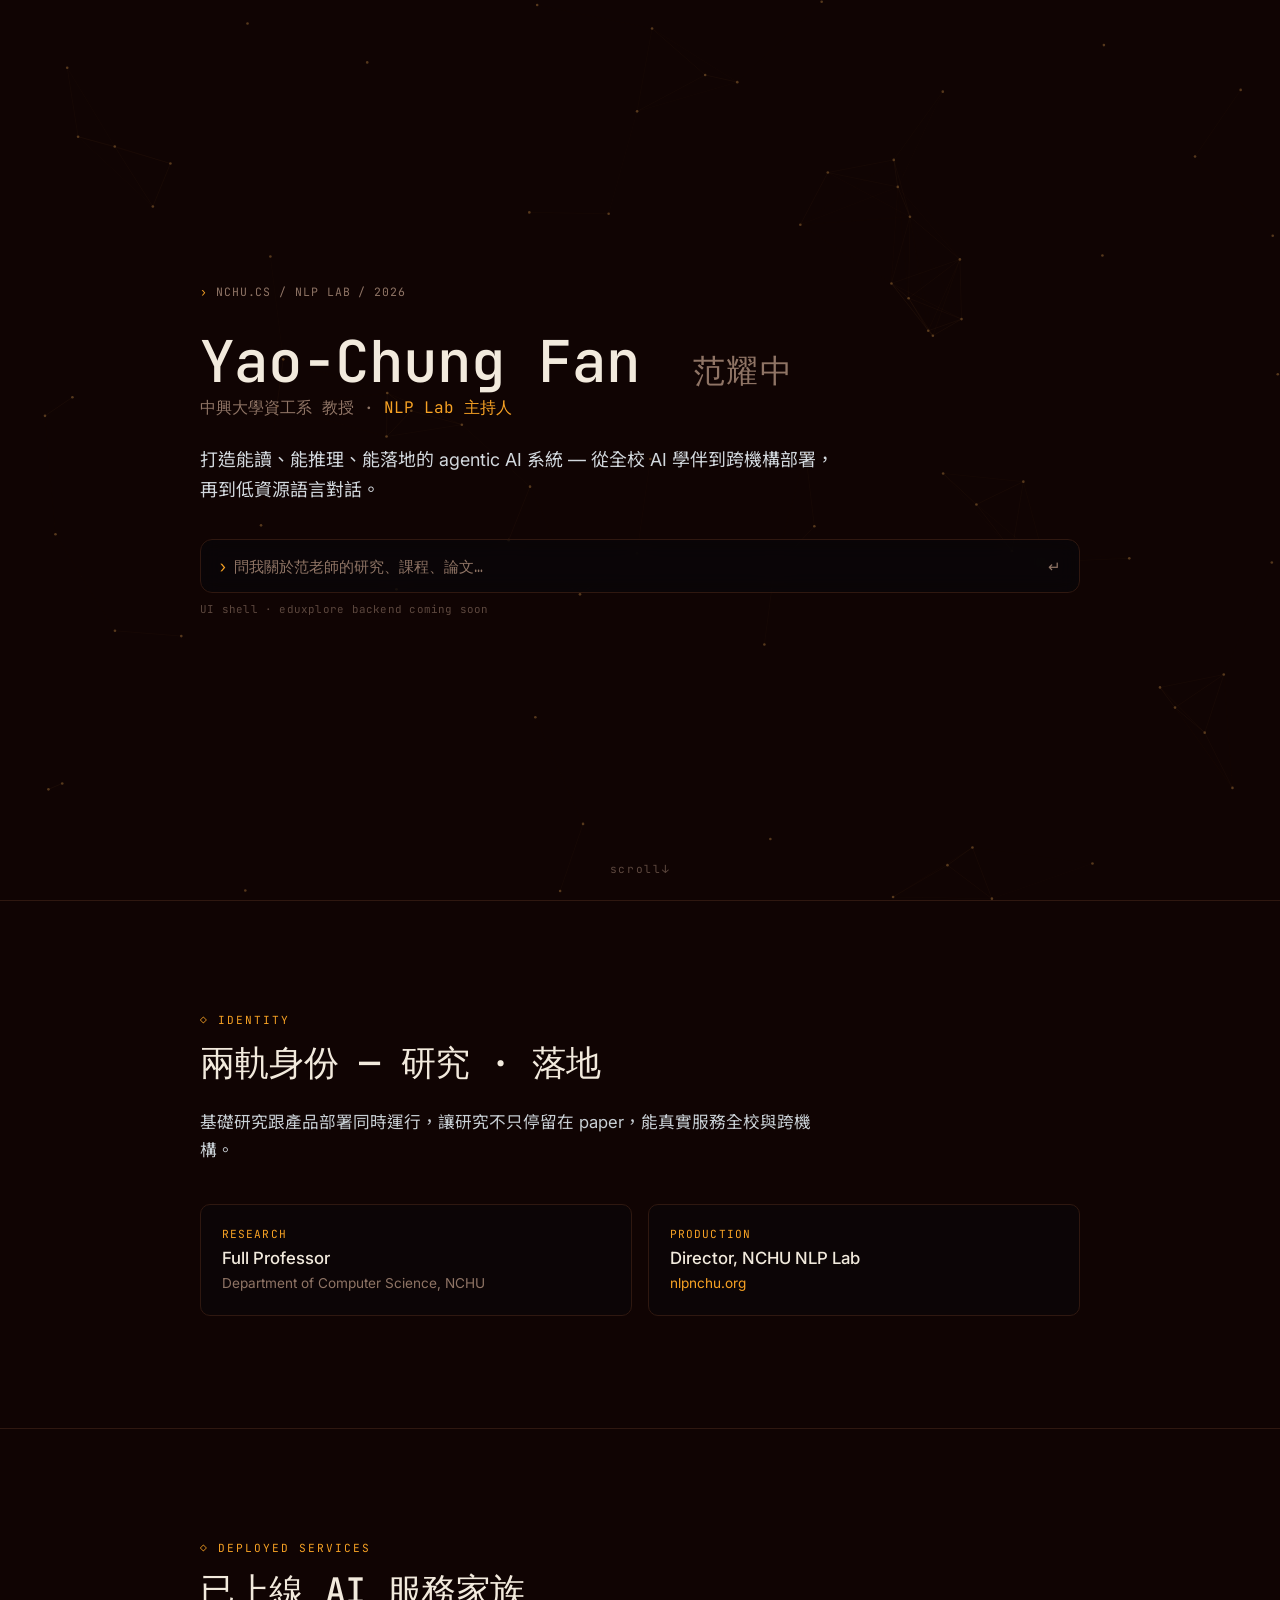
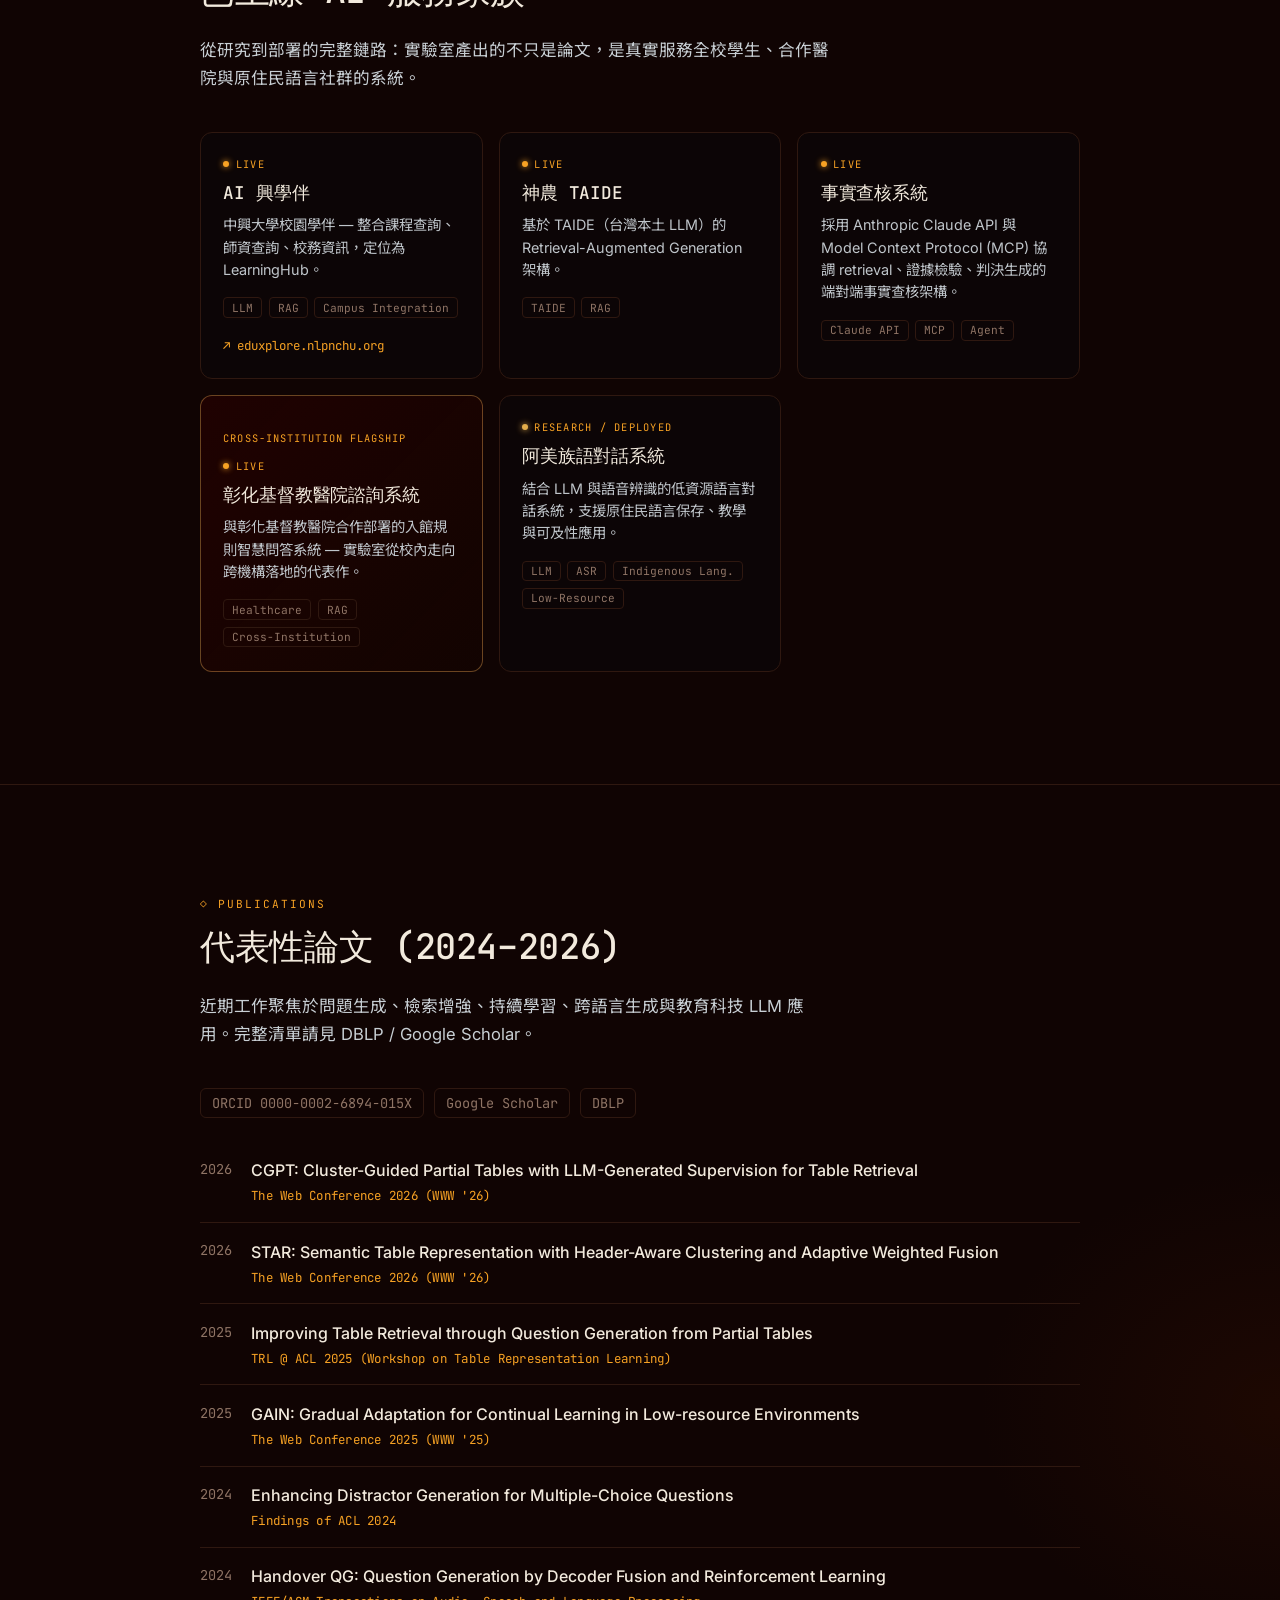
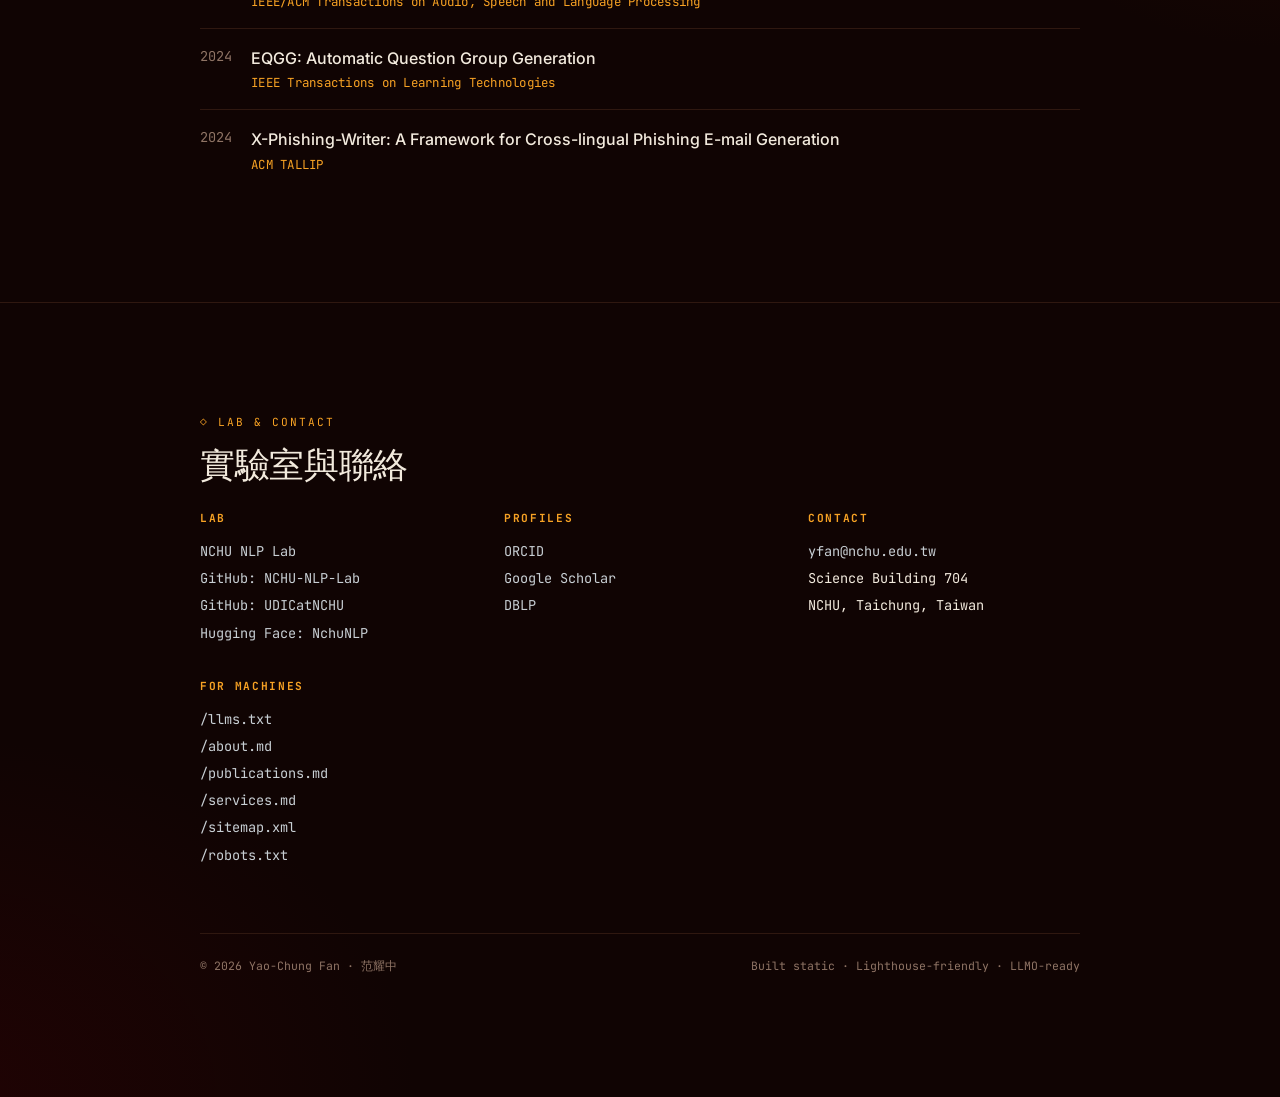
==== commit 7288cb89: "refactor: remove administrative roles (Vice Provost / Vice Library Director) from site Per request —" ====
--- a/index.html
+++ b/index.html
@@ -4,8 +4,8 @@
 <meta charset="utf-8">
 <meta name="viewport" content="width=device-width,initial-scale=1">
 
-<title>Yao-Chung Fan (范耀中) · 中興大學資工系教授 · 副教務長 · 圖書館副館長 · NLP Lab 主持人</title>
-<meta name="description" content="Yao-Chung Fan (范耀中) — Full Professor at NCHU CS, Vice Provost and Vice Library Director at NCHU, Director of the NCHU NLP Lab. Research on Natural Language Generation, Agentic AI, Educational LLMs. Leads deployment of AI 興學伴 (eduxplore), 神農 TAIDE, fact-checking with Claude+MCP, Changhua Christian Hospital consultation, and Amis Indigenous-language dialogue.">
+<title>Yao-Chung Fan (范耀中) · 中興大學資工系教授 · NLP Lab 主持人</title>
+<meta name="description" content="Yao-Chung Fan (范耀中) — Full Professor at NCHU CS, Director of the NCHU NLP Lab. Research on Natural Language Generation, Agentic AI, Educational LLMs. Leads deployment of AI 興學伴 (eduxplore), 神農 TAIDE, fact-checking with Claude+MCP, Changhua Christian Hospital consultation, and Amis Indigenous-language dialogue.">
 <meta name="author" content="Yao-Chung Fan">
 <meta name="robots" content="index, follow, max-image-preview:large">
 <link rel="canonical" href="https://yfan.nlpnchu.org/">
@@ -15,7 +15,7 @@
 
 <meta property="og:type" content="profile">
 <meta property="og:title" content="Yao-Chung Fan · NCHU NLP Lab">
-<meta property="og:description" content="Full Professor at NCHU CS, Vice Provost and Vice Library Director at NCHU, Director of the NCHU NLP Lab. Agentic AI, NLG, Educational LLMs.">
+<meta property="og:description" content="Full Professor at NCHU CS, Director of the NCHU NLP Lab. Agentic AI, NLG, Educational LLMs.">
 <meta property="og:url" content="https://yfan.nlpnchu.org/">
 <meta property="og:image" content="https://yfan.nlpnchu.org/img/author-pic.jpg">
 <meta property="og:locale" content="zh_TW">
@@ -25,7 +25,7 @@
 
 <meta name="twitter:card" content="summary_large_image">
 <meta name="twitter:title" content="Yao-Chung Fan · NCHU NLP Lab">
-<meta name="twitter:description" content="Full Professor at NCHU CS, Vice Provost and Vice Library Director at NCHU, Director of the NCHU NLP Lab.">
+<meta name="twitter:description" content="Full Professor at NCHU CS, Director of the NCHU NLP Lab.">
 <meta name="twitter:image" content="https://yfan.nlpnchu.org/img/author-pic.jpg">
 
 <link rel="me" href="https://orcid.org/0000-0002-6894-015X">
@@ -46,7 +46,7 @@
       "givenName": "Yao-Chung",
       "familyName": "Fan",
       "honorificPrefix": "Prof.",
-      "jobTitle": ["Full Professor", "Vice Provost", "Vice Library Director", "Director, NCHU NLP Laboratory"],
+      "jobTitle": ["Full Professor", "Director, NCHU NLP Laboratory"],
       "email": "mailto:yfan@nchu.edu.tw",
       "url": "https://yfan.nlpnchu.org/",
       "image": "https://yfan.nlpnchu.org/img/author-pic.jpg",
@@ -789,8 +789,8 @@
       <h1 class="name" data-stream data-html='Yao-Chung Fan <span class="alt">范耀中</span>'>
         Yao-Chung Fan 范耀中
       </h1>
-      <p class="titles" data-stream data-html='中興大學資工系 教授 · <span class="accent">副教務長</span> · <span class="accent">圖書館副館長</span> · NLP Lab 主持人'>
-        中興大學資工系 教授 · 副教務長 · 圖書館副館長 · NLP Lab 主持人
+      <p class="titles" data-stream data-html='中興大學資工系 教授 · <span class="accent">NLP Lab 主持人</span>'>
+        中興大學資工系 教授 · NLP Lab 主持人
       </p>
       <p class="bio" data-stream>
         打造能讀、能推理、能落地的 agentic AI 系統 — 從全校 AI 學伴到跨機構部署，再到低資源語言對話。
@@ -812,18 +812,12 @@
   <section id="identity" aria-labelledby="identity-h">
     <div class="section-inner">
       <p class="section-label">Identity</p>
-      <h2 id="identity-h">三軌身份 — 治理 · 研究 · 落地</h2>
+      <h2 id="identity-h">兩軌身份 — 研究 · 落地</h2>
       <p class="lead">
-        從教務行政、圖書資源治理到實驗室主持，從基礎研究到產品部署。三條軌道同時運行，讓研究不只停留在 paper，能真實服務全校與跨機構。
+        基礎研究跟產品部署同時運行，讓研究不只停留在 paper，能真實服務全校與跨機構。
       </p>
 
       <div class="identity-grid">
-        <div class="identity-card">
-          <p class="role">Governance</p>
-          <p class="role-name">副教務長</p>
-          <p class="role-name">圖書館副館長</p>
-          <p class="role-detail">National Chung Hsing University<br>Office of Academic Affairs · Library</p>
-        </div>
         <div class="identity-card">
           <p class="role">Research</p>
           <p class="role-name">Full Professor</p>
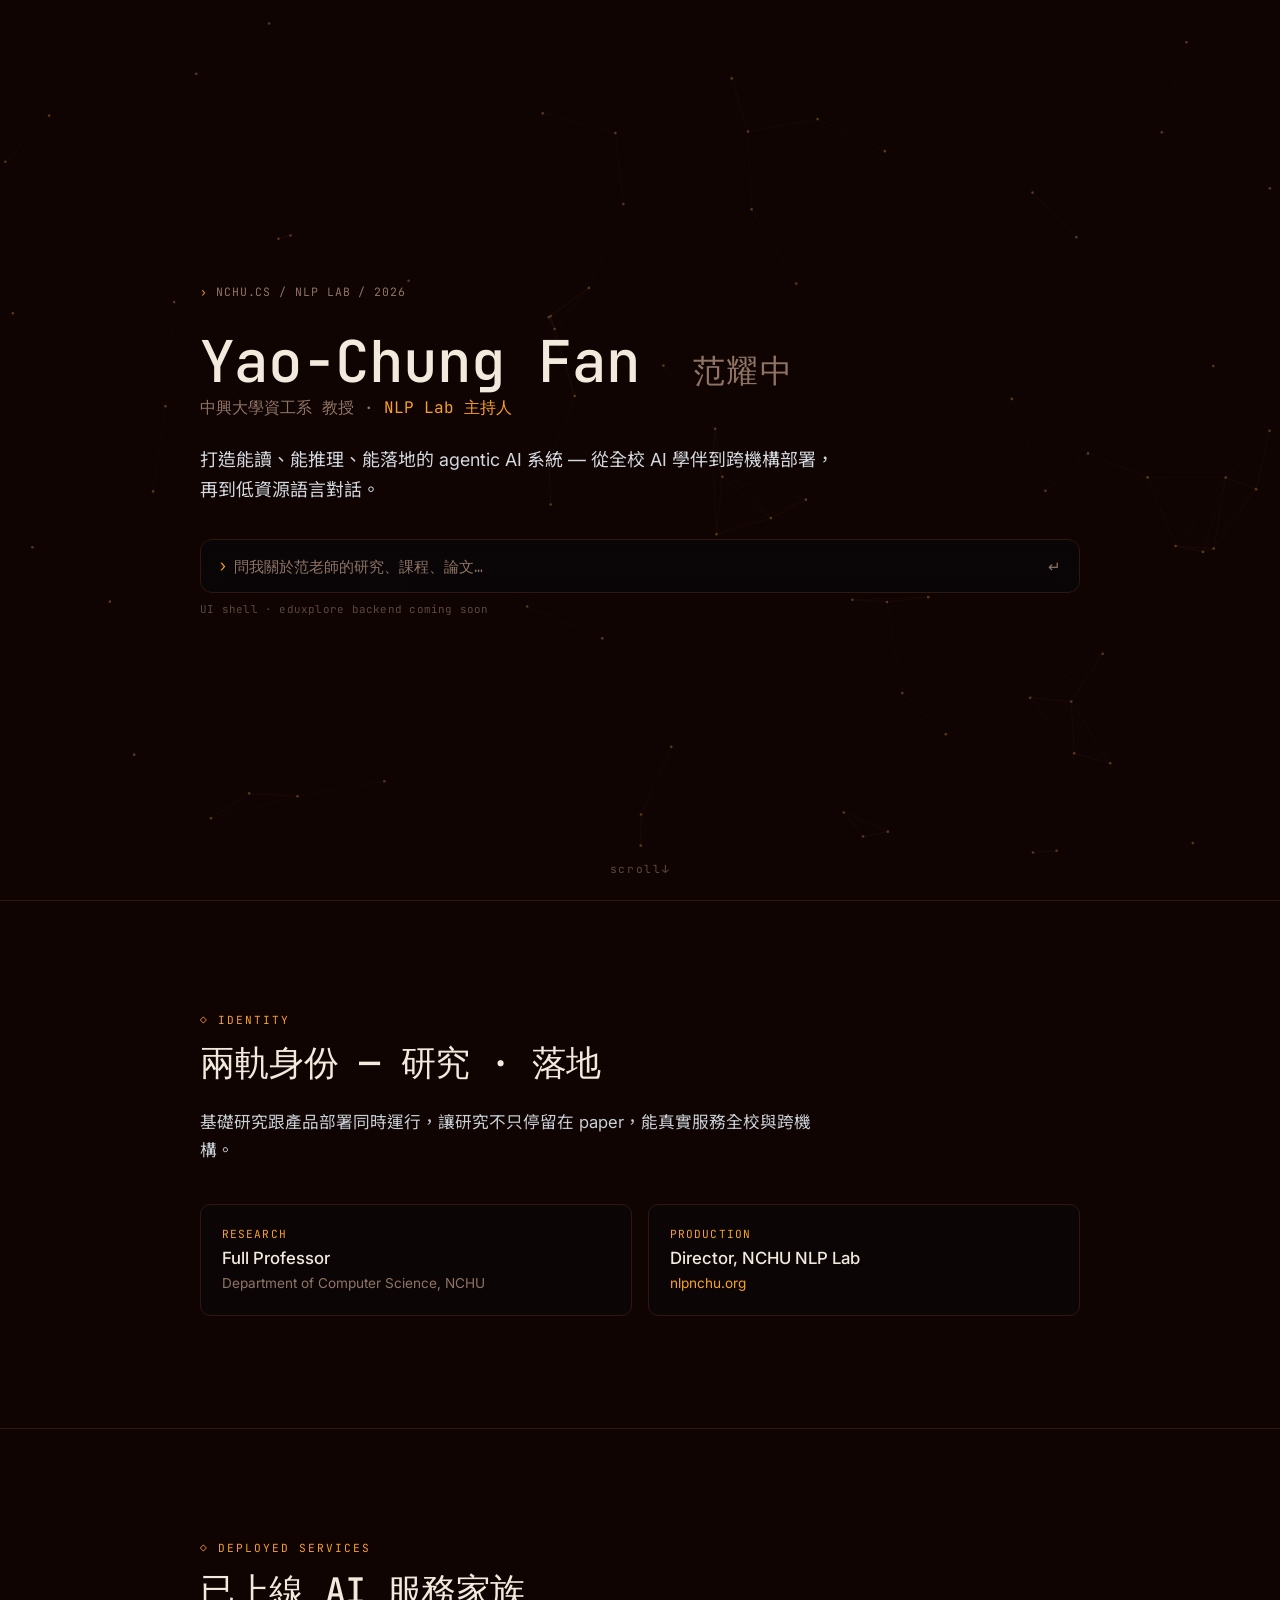
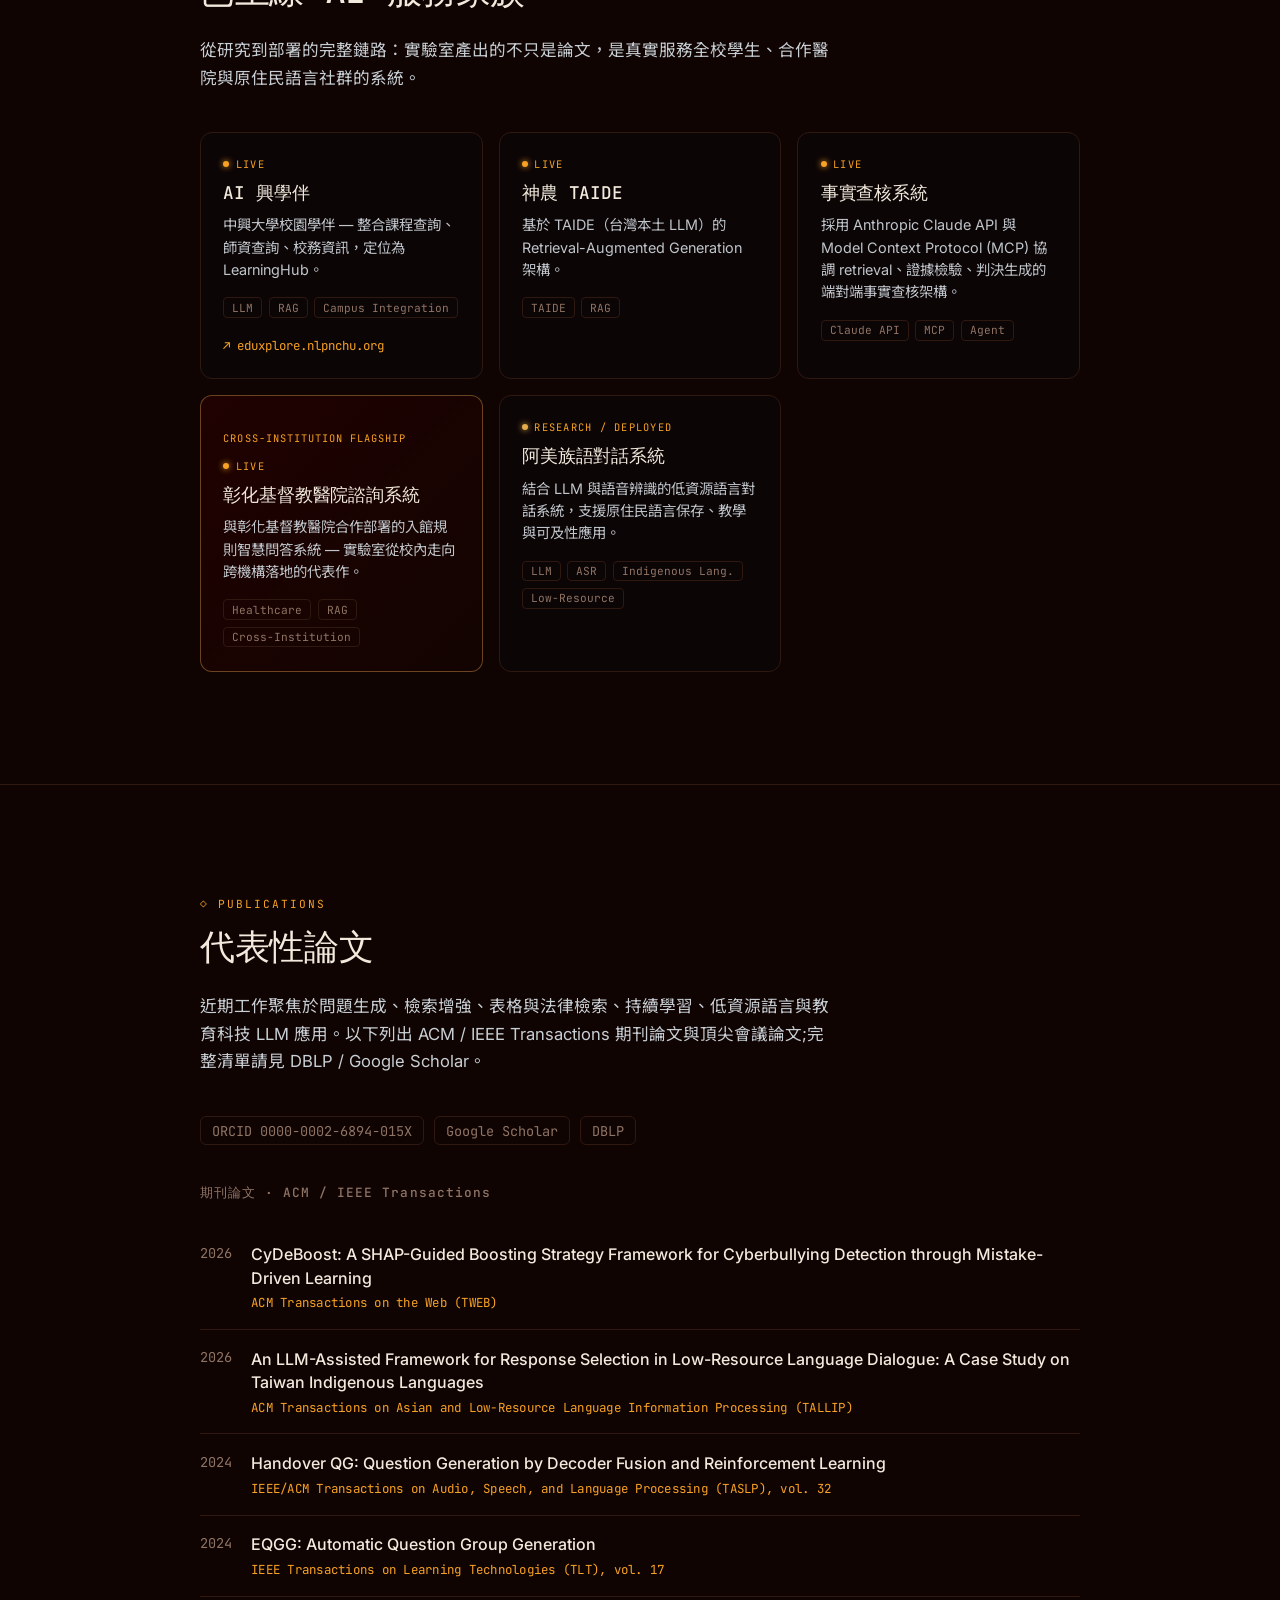
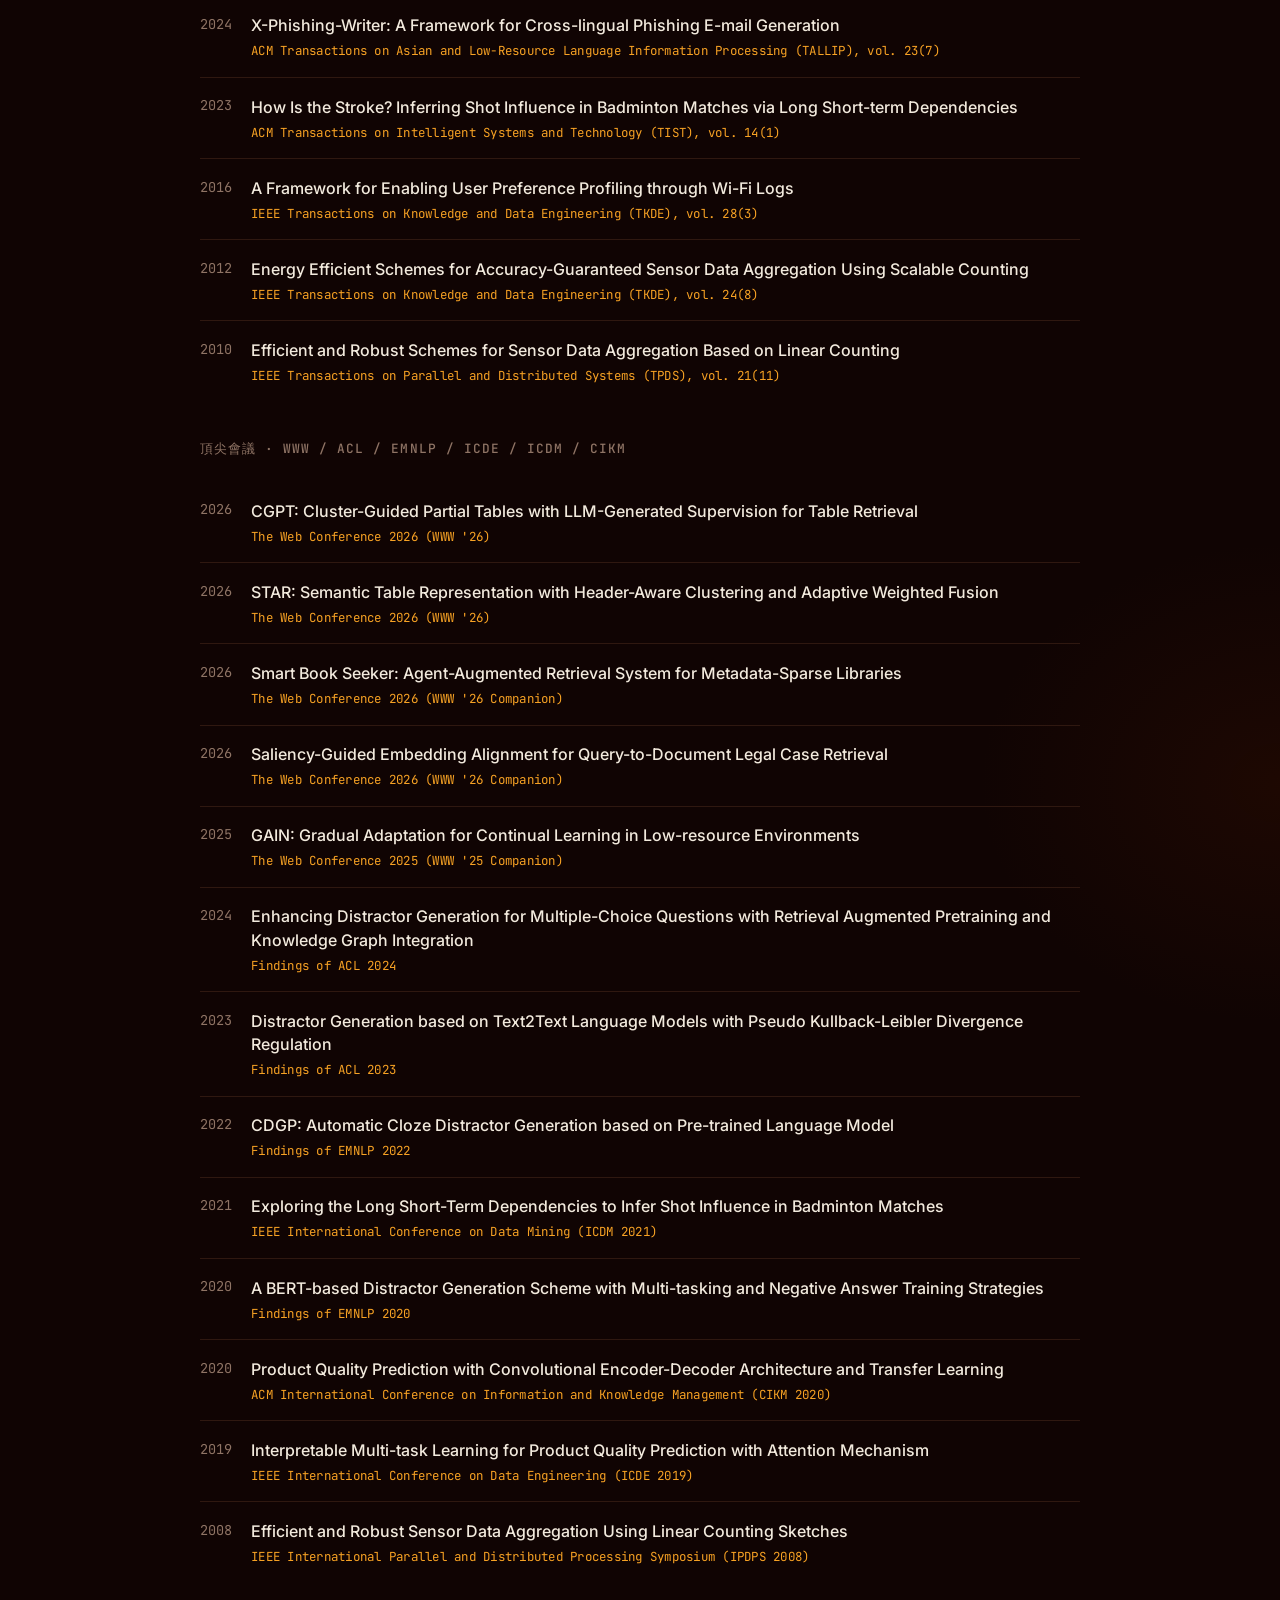
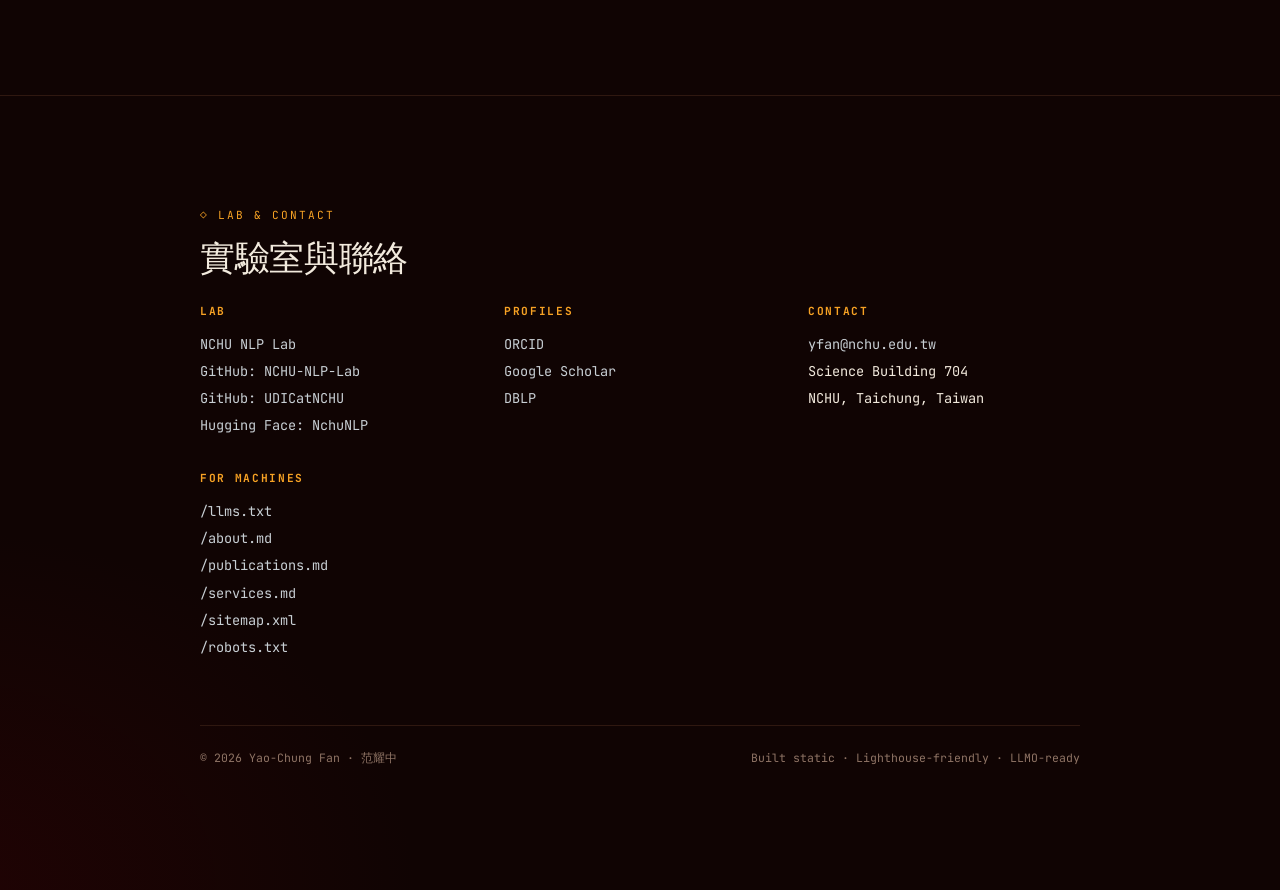
==== commit 697dd3e2: "feat: expand publications with ACM/IEEE Transactions and top-conference papers Group publications.md" ====
--- a/index.html
+++ b/index.html
@@ -102,106 +102,406 @@
     {
       "@type": "ItemList",
       "@id": "https://yfan.nlpnchu.org/#publications",
-      "name": "Selected Publications by Yao-Chung Fan (2024–2026)",
+      "name": "Selected Publications by Yao-Chung Fan",
       "itemListOrder": "https://schema.org/ItemListOrderDescending",
       "itemListElement": [
-        {
-          "@type": "ListItem",
-          "position": 1,
-          "item": {
-            "@type": "ScholarlyArticle",
-            "@id": "https://yfan.nlpnchu.org/#paper-www2026-cgpt",
-            "name": "CGPT: Cluster-Guided Partial Tables with LLM-Generated Supervision for Table Retrieval",
-            "isPartOf": {"@type": "PublicationVolume", "name": "The Web Conference 2026 (WWW '26)"},
-            "datePublished": "2026",
-            "author": {"@id": "https://yfan.nlpnchu.org/#person"}
+          {
+            "@type": "ListItem",
+            "position": 1,
+            "item": {
+              "@type": "ScholarlyArticle",
+              "@id": "https://yfan.nlpnchu.org/#paper-tweb2026-cydeboost",
+              "name": "CyDeBoost: A SHAP-Guided Boosting Strategy Framework for Cyberbullying Detection through Mistake-Driven Learning",
+              "isPartOf": {
+                "@type": "Periodical",
+                "name": "ACM Transactions on the Web (TWEB)"
+              },
+              "datePublished": "2026",
+              "sameAs": "https://doi.org/10.1145/3831585",
+              "author": {
+                "@id": "https://yfan.nlpnchu.org/#person"
+              }
+            }
+          },
+          {
+            "@type": "ListItem",
+            "position": 2,
+            "item": {
+              "@type": "ScholarlyArticle",
+              "@id": "https://yfan.nlpnchu.org/#paper-tallip2026-response-selection",
+              "name": "An LLM-Assisted Framework for Response Selection in Low-Resource Language Dialogue: A Case Study on Taiwan Indigenous Languages",
+              "isPartOf": {
+                "@type": "Periodical",
+                "name": "ACM Transactions on Asian and Low-Resource Language Information Processing (TALLIP)"
+              },
+              "datePublished": "2026",
+              "sameAs": "https://doi.org/10.1145/3845610",
+              "author": {
+                "@id": "https://yfan.nlpnchu.org/#person"
+              }
+            }
+          },
+          {
+            "@type": "ListItem",
+            "position": 3,
+            "item": {
+              "@type": "ScholarlyArticle",
+              "@id": "https://yfan.nlpnchu.org/#paper-taslp2024-handover",
+              "name": "Handover QG: Question Generation by Decoder Fusion and Reinforcement Learning",
+              "isPartOf": {
+                "@type": "Periodical",
+                "name": "IEEE/ACM Transactions on Audio, Speech, and Language Processing (TASLP), vol. 32"
+              },
+              "datePublished": "2024",
+              "sameAs": "https://doi.org/10.1109/TASLP.2024.3426292",
+              "author": {
+                "@id": "https://yfan.nlpnchu.org/#person"
+              }
+            }
+          },
+          {
+            "@type": "ListItem",
+            "position": 4,
+            "item": {
+              "@type": "ScholarlyArticle",
+              "@id": "https://yfan.nlpnchu.org/#paper-tlt2024-eqgg",
+              "name": "EQGG: Automatic Question Group Generation",
+              "isPartOf": {
+                "@type": "Periodical",
+                "name": "IEEE Transactions on Learning Technologies (TLT), vol. 17"
+              },
+              "datePublished": "2024",
+              "sameAs": "https://doi.org/10.1109/TLT.2024.3430225",
+              "author": {
+                "@id": "https://yfan.nlpnchu.org/#person"
+              }
+            }
+          },
+          {
+            "@type": "ListItem",
+            "position": 5,
+            "item": {
+              "@type": "ScholarlyArticle",
+              "@id": "https://yfan.nlpnchu.org/#paper-tallip2024-xphishing",
+              "name": "X-Phishing-Writer: A Framework for Cross-lingual Phishing E-mail Generation",
+              "isPartOf": {
+                "@type": "Periodical",
+                "name": "ACM Transactions on Asian and Low-Resource Language Information Processing (TALLIP), vol. 23(7)"
+              },
+              "datePublished": "2024",
+              "sameAs": "https://doi.org/10.1145/3670402",
+              "author": {
+                "@id": "https://yfan.nlpnchu.org/#person"
+              }
+            }
+          },
+          {
+            "@type": "ListItem",
+            "position": 6,
+            "item": {
+              "@type": "ScholarlyArticle",
+              "@id": "https://yfan.nlpnchu.org/#paper-tist2023-badminton",
+              "name": "How Is the Stroke? Inferring Shot Influence in Badminton Matches via Long Short-term Dependencies",
+              "isPartOf": {
+                "@type": "Periodical",
+                "name": "ACM Transactions on Intelligent Systems and Technology (TIST), vol. 14(1)"
+              },
+              "datePublished": "2023",
+              "sameAs": "https://doi.org/10.1145/3551391",
+              "author": {
+                "@id": "https://yfan.nlpnchu.org/#person"
+              }
+            }
+          },
+          {
+            "@type": "ListItem",
+            "position": 7,
+            "item": {
+              "@type": "ScholarlyArticle",
+              "@id": "https://yfan.nlpnchu.org/#paper-tkde2016-wifi",
+              "name": "A Framework for Enabling User Preference Profiling through Wi-Fi Logs",
+              "isPartOf": {
+                "@type": "Periodical",
+                "name": "IEEE Transactions on Knowledge and Data Engineering (TKDE), vol. 28(3)"
+              },
+              "datePublished": "2016",
+              "sameAs": "https://doi.org/10.1109/TKDE.2015.2489657",
+              "author": {
+                "@id": "https://yfan.nlpnchu.org/#person"
+              }
+            }
+          },
+          {
+            "@type": "ListItem",
+            "position": 8,
+            "item": {
+              "@type": "ScholarlyArticle",
+              "@id": "https://yfan.nlpnchu.org/#paper-tkde2012-counting",
+              "name": "Energy Efficient Schemes for Accuracy-Guaranteed Sensor Data Aggregation Using Scalable Counting",
+              "isPartOf": {
+                "@type": "Periodical",
+                "name": "IEEE Transactions on Knowledge and Data Engineering (TKDE), vol. 24(8)"
+              },
+              "datePublished": "2012",
+              "sameAs": "https://doi.org/10.1109/TKDE.2011.76",
+              "author": {
+                "@id": "https://yfan.nlpnchu.org/#person"
+              }
+            }
+          },
+          {
+            "@type": "ListItem",
+            "position": 9,
+            "item": {
+              "@type": "ScholarlyArticle",
+              "@id": "https://yfan.nlpnchu.org/#paper-tpds2010-linear-counting",
+              "name": "Efficient and Robust Schemes for Sensor Data Aggregation Based on Linear Counting",
+              "isPartOf": {
+                "@type": "Periodical",
+                "name": "IEEE Transactions on Parallel and Distributed Systems (TPDS), vol. 21(11)"
+              },
+              "datePublished": "2010",
+              "sameAs": "https://doi.org/10.1109/TPDS.2010.33",
+              "author": {
+                "@id": "https://yfan.nlpnchu.org/#person"
+              }
+            }
+          },
+          {
+            "@type": "ListItem",
+            "position": 10,
+            "item": {
+              "@type": "ScholarlyArticle",
+              "@id": "https://yfan.nlpnchu.org/#paper-www2026-cgpt",
+              "name": "CGPT: Cluster-Guided Partial Tables with LLM-Generated Supervision for Table Retrieval",
+              "isPartOf": {
+                "@type": "PublicationVolume",
+                "name": "The Web Conference 2026 (WWW '26)"
+              },
+              "datePublished": "2026",
+              "sameAs": "https://doi.org/10.1145/3774904.3792916",
+              "author": {
+                "@id": "https://yfan.nlpnchu.org/#person"
+              }
+            }
+          },
+          {
+            "@type": "ListItem",
+            "position": 11,
+            "item": {
+              "@type": "ScholarlyArticle",
+              "@id": "https://yfan.nlpnchu.org/#paper-www2026-star",
+              "name": "STAR: Semantic Table Representation with Header-Aware Clustering and Adaptive Weighted Fusion",
+              "isPartOf": {
+                "@type": "PublicationVolume",
+                "name": "The Web Conference 2026 (WWW '26)"
+              },
+              "datePublished": "2026",
+              "sameAs": "https://doi.org/10.1145/3774904.3792962",
+              "author": {
+                "@id": "https://yfan.nlpnchu.org/#person"
+              }
+            }
+          },
+          {
+            "@type": "ListItem",
+            "position": 12,
+            "item": {
+              "@type": "ScholarlyArticle",
+              "@id": "https://yfan.nlpnchu.org/#paper-www2026-book-seeker",
+              "name": "Smart Book Seeker: Agent-Augmented Retrieval System for Metadata-Sparse Libraries",
+              "isPartOf": {
+                "@type": "PublicationVolume",
+                "name": "The Web Conference 2026 (WWW '26 Companion)"
+              },
+              "datePublished": "2026",
+              "sameAs": "https://doi.org/10.1145/3774905.3795723",
+              "author": {
+                "@id": "https://yfan.nlpnchu.org/#person"
+              }
+            }
+          },
+          {
+            "@type": "ListItem",
+            "position": 13,
+            "item": {
+              "@type": "ScholarlyArticle",
+              "@id": "https://yfan.nlpnchu.org/#paper-www2026-legal-retrieval",
+              "name": "Saliency-Guided Embedding Alignment for Query-to-Document Legal Case Retrieval",
+              "isPartOf": {
+                "@type": "PublicationVolume",
+                "name": "The Web Conference 2026 (WWW '26 Companion)"
+              },
+              "datePublished": "2026",
+              "sameAs": "https://doi.org/10.1145/3774905.3795085",
+              "author": {
+                "@id": "https://yfan.nlpnchu.org/#person"
+              }
+            }
+          },
+          {
+            "@type": "ListItem",
+            "position": 14,
+            "item": {
+              "@type": "ScholarlyArticle",
+              "@id": "https://yfan.nlpnchu.org/#paper-www2025-gain",
+              "name": "GAIN: Gradual Adaptation for Continual Learning in Low-resource Environments",
+              "isPartOf": {
+                "@type": "PublicationVolume",
+                "name": "The Web Conference 2025 (WWW '25 Companion)"
+              },
+              "datePublished": "2025",
+              "sameAs": "https://doi.org/10.1145/3701716.3715499",
+              "author": {
+                "@id": "https://yfan.nlpnchu.org/#person"
+              }
+            }
+          },
+          {
+            "@type": "ListItem",
+            "position": 15,
+            "item": {
+              "@type": "ScholarlyArticle",
+              "@id": "https://yfan.nlpnchu.org/#paper-acl2024-distractor",
+              "name": "Enhancing Distractor Generation for Multiple-Choice Questions with Retrieval Augmented Pretraining and Knowledge Graph Integration",
+              "isPartOf": {
+                "@type": "PublicationVolume",
+                "name": "Findings of ACL 2024"
+              },
+              "datePublished": "2024",
+              "sameAs": "https://doi.org/10.18653/v1/2024.findings-acl.655",
+              "author": {
+                "@id": "https://yfan.nlpnchu.org/#person"
+              }
+            }
+          },
+          {
+            "@type": "ListItem",
+            "position": 16,
+            "item": {
+              "@type": "ScholarlyArticle",
+              "@id": "https://yfan.nlpnchu.org/#paper-acl2023-distractor-kl",
+              "name": "Distractor Generation based on Text2Text Language Models with Pseudo Kullback-Leibler Divergence Regulation",
+              "isPartOf": {
+                "@type": "PublicationVolume",
+                "name": "Findings of ACL 2023"
+              },
+              "datePublished": "2023",
+              "sameAs": "https://doi.org/10.18653/v1/2023.findings-acl.790",
+              "author": {
+                "@id": "https://yfan.nlpnchu.org/#person"
+              }
+            }
+          },
+          {
+            "@type": "ListItem",
+            "position": 17,
+            "item": {
+              "@type": "ScholarlyArticle",
+              "@id": "https://yfan.nlpnchu.org/#paper-emnlp2022-cdgp",
+              "name": "CDGP: Automatic Cloze Distractor Generation based on Pre-trained Language Model",
+              "isPartOf": {
+                "@type": "PublicationVolume",
+                "name": "Findings of EMNLP 2022"
+              },
+              "datePublished": "2022",
+              "sameAs": "https://doi.org/10.18653/v1/2022.findings-emnlp.429",
+              "author": {
+                "@id": "https://yfan.nlpnchu.org/#person"
+              }
+            }
+          },
+          {
+            "@type": "ListItem",
+            "position": 18,
+            "item": {
+              "@type": "ScholarlyArticle",
+              "@id": "https://yfan.nlpnchu.org/#paper-icdm2021-badminton",
+              "name": "Exploring the Long Short-Term Dependencies to Infer Shot Influence in Badminton Matches",
+              "isPartOf": {
+                "@type": "PublicationVolume",
+                "name": "IEEE International Conference on Data Mining (ICDM 2021)"
+              },
+              "datePublished": "2021",
+              "sameAs": "https://doi.org/10.1109/ICDM51629.2021.00178",
+              "author": {
+                "@id": "https://yfan.nlpnchu.org/#person"
+              }
+            }
+          },
+          {
+            "@type": "ListItem",
+            "position": 19,
+            "item": {
+              "@type": "ScholarlyArticle",
+              "@id": "https://yfan.nlpnchu.org/#paper-emnlp2020-distractor",
+              "name": "A BERT-based Distractor Generation Scheme with Multi-tasking and Negative Answer Training Strategies",
+              "isPartOf": {
+                "@type": "PublicationVolume",
+                "name": "Findings of EMNLP 2020"
+              },
+              "datePublished": "2020",
+              "sameAs": "https://doi.org/10.18653/v1/2020.findings-emnlp.393",
+              "author": {
+                "@id": "https://yfan.nlpnchu.org/#person"
+              }
+            }
+          },
+          {
+            "@type": "ListItem",
+            "position": 20,
+            "item": {
+              "@type": "ScholarlyArticle",
+              "@id": "https://yfan.nlpnchu.org/#paper-cikm2020-quality",
+              "name": "Product Quality Prediction with Convolutional Encoder-Decoder Architecture and Transfer Learning",
+              "isPartOf": {
+                "@type": "PublicationVolume",
+                "name": "ACM International Conference on Information and Knowledge Management (CIKM 2020)"
+              },
+              "datePublished": "2020",
+              "sameAs": "https://doi.org/10.1145/3340531.3412007",
+              "author": {
+                "@id": "https://yfan.nlpnchu.org/#person"
+              }
+            }
+          },
+          {
+            "@type": "ListItem",
+            "position": 21,
+            "item": {
+              "@type": "ScholarlyArticle",
+              "@id": "https://yfan.nlpnchu.org/#paper-icde2019-quality",
+              "name": "Interpretable Multi-task Learning for Product Quality Prediction with Attention Mechanism",
+              "isPartOf": {
+                "@type": "PublicationVolume",
+                "name": "IEEE International Conference on Data Engineering (ICDE 2019)"
+              },
+              "datePublished": "2019",
+              "sameAs": "https://doi.org/10.1109/ICDE.2019.00207",
+              "author": {
+                "@id": "https://yfan.nlpnchu.org/#person"
+              }
+            }
+          },
+          {
+            "@type": "ListItem",
+            "position": 22,
+            "item": {
+              "@type": "ScholarlyArticle",
+              "@id": "https://yfan.nlpnchu.org/#paper-ipdps2008-linear-counting",
+              "name": "Efficient and Robust Sensor Data Aggregation Using Linear Counting Sketches",
+              "isPartOf": {
+                "@type": "PublicationVolume",
+                "name": "IEEE International Parallel and Distributed Processing Symposium (IPDPS 2008)"
+              },
+              "datePublished": "2008",
+              "sameAs": "https://doi.org/10.1109/IPDPS.2008.4536265",
+              "author": {
+                "@id": "https://yfan.nlpnchu.org/#person"
+              }
+            }
           }
-        },
-        {
-          "@type": "ListItem",
-          "position": 2,
-          "item": {
-            "@type": "ScholarlyArticle",
-            "@id": "https://yfan.nlpnchu.org/#paper-www2026-star",
-            "name": "STAR: Semantic Table Representation with Header-Aware Clustering and Adaptive Weighted Fusion",
-            "isPartOf": {"@type": "PublicationVolume", "name": "The Web Conference 2026 (WWW '26)"},
-            "datePublished": "2026",
-            "author": {"@id": "https://yfan.nlpnchu.org/#person"}
-          }
-        },
-        {
-          "@type": "ListItem",
-          "position": 3,
-          "item": {
-            "@type": "ScholarlyArticle",
-            "@id": "https://yfan.nlpnchu.org/#paper-acl2025-table-rqg",
-            "name": "Improving Table Retrieval through Question Generation from Partial Tables",
-            "isPartOf": {"@type": "PublicationVolume", "name": "TRL @ ACL 2025 (Workshop on Table Representation Learning)"},
-            "datePublished": "2025",
-            "author": {"@id": "https://yfan.nlpnchu.org/#person"}
-          }
-        },
-        {
-          "@type": "ListItem",
-          "position": 4,
-          "item": {
-            "@type": "ScholarlyArticle",
-            "@id": "https://yfan.nlpnchu.org/#paper-www2025-gain",
-            "name": "GAIN: Gradual Adaptation for Continual Learning in Low-resource Environments",
-            "isPartOf": {"@type": "PublicationVolume", "name": "The Web Conference 2025 (WWW '25)"},
-            "datePublished": "2025",
-            "author": {"@id": "https://yfan.nlpnchu.org/#person"}
-          }
-        },
-        {
-          "@type": "ListItem",
-          "position": 5,
-          "item": {
-            "@type": "ScholarlyArticle",
-            "@id": "https://yfan.nlpnchu.org/#paper-acl2024-distractor",
-            "name": "Enhancing Distractor Generation for Multiple-Choice Questions",
-            "isPartOf": {"@type": "PublicationVolume", "name": "Findings of ACL 2024"},
-            "datePublished": "2024",
-            "author": {"@id": "https://yfan.nlpnchu.org/#person"}
-          }
-        },
-        {
-          "@type": "ListItem",
-          "position": 6,
-          "item": {
-            "@type": "ScholarlyArticle",
-            "@id": "https://yfan.nlpnchu.org/#paper-taslp2024-handover",
-            "name": "Handover QG: Question Generation by Decoder Fusion and Reinforcement Learning",
-            "isPartOf": {"@type": "Periodical", "name": "IEEE/ACM Transactions on Audio, Speech and Language Processing"},
-            "datePublished": "2024",
-            "author": {"@id": "https://yfan.nlpnchu.org/#person"}
-          }
-        },
-        {
-          "@type": "ListItem",
-          "position": 7,
-          "item": {
-            "@type": "ScholarlyArticle",
-            "@id": "https://yfan.nlpnchu.org/#paper-tlt2024-eqgg",
-            "name": "EQGG: Automatic Question Group Generation",
-            "isPartOf": {"@type": "Periodical", "name": "IEEE Transactions on Learning Technologies"},
-            "datePublished": "2024",
-            "author": {"@id": "https://yfan.nlpnchu.org/#person"}
-          }
-        },
-        {
-          "@type": "ListItem",
-          "position": 8,
-          "item": {
-            "@type": "ScholarlyArticle",
-            "@id": "https://yfan.nlpnchu.org/#paper-tallip2024-xphishing",
-            "name": "X-Phishing-Writer: A Framework for Cross-lingual Phishing E-mail Generation",
-            "isPartOf": {"@type": "Periodical", "name": "ACM Transactions on Asian and Low-Resource Language Information Processing (TALLIP)"},
-            "datePublished": "2024",
-            "author": {"@id": "https://yfan.nlpnchu.org/#person"}
-          }
-        }
-      ]
+        ]
     },
     {
       "@type": "ItemList",
@@ -666,6 +966,16 @@
   }
 
   /* ---------- PUBLICATIONS ---------- */
+  .pub-group {
+    font-family: var(--font-mono);
+    font-size: 0.8rem;
+    font-weight: 500;
+    color: var(--muted);
+    letter-spacing: 0.08em;
+    margin: 2.4rem 0 0;
+  }
+  a.pub-title { text-decoration: none; }
+  a.pub-title:hover { color: var(--accent); text-decoration: underline; }
   .pub-list {
     list-style: none;
     padding: 0;
@@ -908,9 +1218,9 @@
   <section id="publications" aria-labelledby="publications-h">
     <div class="section-inner">
       <p class="section-label">Publications</p>
-      <h2 id="publications-h">代表性論文 (2024–2026)</h2>
+      <h2 id="publications-h">代表性論文</h2>
       <p class="lead">
-        近期工作聚焦於問題生成、檢索增強、持續學習、跨語言生成與教育科技 LLM 應用。完整清單請見 DBLP / Google Scholar。
+        近期工作聚焦於問題生成、檢索增強、表格與法律檢索、持續學習、低資源語言與教育科技 LLM 應用。以下列出 ACM / IEEE Transactions 期刊論文與頂尖會議論文;完整清單請見 DBLP / Google Scholar。
       </p>
 
       <div class="profile-links">
@@ -919,61 +1229,164 @@
         <a href="https://dblp.org/pers/hd/f/Fan:Yao=Chung" target="_blank" rel="noopener">DBLP</a>
       </div>
 
+      <h3 class="pub-group">期刊論文 · ACM / IEEE Transactions</h3>
+      <ol class="pub-list">
+        <li id="paper-tweb2026-cydeboost">
+          <span class="pub-year">2026</span>
+          <div class="pub-body">
+            <a class="pub-title" href="https://doi.org/10.1145/3831585" target="_blank" rel="noopener">CyDeBoost: A SHAP-Guided Boosting Strategy Framework for Cyberbullying Detection through Mistake-Driven Learning</a>
+            <span class="pub-venue">ACM Transactions on the Web (TWEB)</span>
+          </div>
+        </li>
+        <li id="paper-tallip2026-response-selection">
+          <span class="pub-year">2026</span>
+          <div class="pub-body">
+            <a class="pub-title" href="https://doi.org/10.1145/3845610" target="_blank" rel="noopener">An LLM-Assisted Framework for Response Selection in Low-Resource Language Dialogue: A Case Study on Taiwan Indigenous Languages</a>
+            <span class="pub-venue">ACM Transactions on Asian and Low-Resource Language Information Processing (TALLIP)</span>
+          </div>
+        </li>
+        <li id="paper-taslp2024-handover">
+          <span class="pub-year">2024</span>
+          <div class="pub-body">
+            <a class="pub-title" href="https://doi.org/10.1109/TASLP.2024.3426292" target="_blank" rel="noopener">Handover QG: Question Generation by Decoder Fusion and Reinforcement Learning</a>
+            <span class="pub-venue">IEEE/ACM Transactions on Audio, Speech, and Language Processing (TASLP), vol. 32</span>
+          </div>
+        </li>
+        <li id="paper-tlt2024-eqgg">
+          <span class="pub-year">2024</span>
+          <div class="pub-body">
+            <a class="pub-title" href="https://doi.org/10.1109/TLT.2024.3430225" target="_blank" rel="noopener">EQGG: Automatic Question Group Generation</a>
+            <span class="pub-venue">IEEE Transactions on Learning Technologies (TLT), vol. 17</span>
+          </div>
+        </li>
+        <li id="paper-tallip2024-xphishing">
+          <span class="pub-year">2024</span>
+          <div class="pub-body">
+            <a class="pub-title" href="https://doi.org/10.1145/3670402" target="_blank" rel="noopener">X-Phishing-Writer: A Framework for Cross-lingual Phishing E-mail Generation</a>
+            <span class="pub-venue">ACM Transactions on Asian and Low-Resource Language Information Processing (TALLIP), vol. 23(7)</span>
+          </div>
+        </li>
+        <li id="paper-tist2023-badminton">
+          <span class="pub-year">2023</span>
+          <div class="pub-body">
+            <a class="pub-title" href="https://doi.org/10.1145/3551391" target="_blank" rel="noopener">How Is the Stroke? Inferring Shot Influence in Badminton Matches via Long Short-term Dependencies</a>
+            <span class="pub-venue">ACM Transactions on Intelligent Systems and Technology (TIST), vol. 14(1)</span>
+          </div>
+        </li>
+        <li id="paper-tkde2016-wifi">
+          <span class="pub-year">2016</span>
+          <div class="pub-body">
+            <a class="pub-title" href="https://doi.org/10.1109/TKDE.2015.2489657" target="_blank" rel="noopener">A Framework for Enabling User Preference Profiling through Wi-Fi Logs</a>
+            <span class="pub-venue">IEEE Transactions on Knowledge and Data Engineering (TKDE), vol. 28(3)</span>
+          </div>
+        </li>
+        <li id="paper-tkde2012-counting">
+          <span class="pub-year">2012</span>
+          <div class="pub-body">
+            <a class="pub-title" href="https://doi.org/10.1109/TKDE.2011.76" target="_blank" rel="noopener">Energy Efficient Schemes for Accuracy-Guaranteed Sensor Data Aggregation Using Scalable Counting</a>
+            <span class="pub-venue">IEEE Transactions on Knowledge and Data Engineering (TKDE), vol. 24(8)</span>
+          </div>
+        </li>
+        <li id="paper-tpds2010-linear-counting">
+          <span class="pub-year">2010</span>
+          <div class="pub-body">
+            <a class="pub-title" href="https://doi.org/10.1109/TPDS.2010.33" target="_blank" rel="noopener">Efficient and Robust Schemes for Sensor Data Aggregation Based on Linear Counting</a>
+            <span class="pub-venue">IEEE Transactions on Parallel and Distributed Systems (TPDS), vol. 21(11)</span>
+          </div>
+        </li>
+      </ol>
+
+      <h3 class="pub-group">頂尖會議 · WWW / ACL / EMNLP / ICDE / ICDM / CIKM</h3>
       <ol class="pub-list">
         <li id="paper-www2026-cgpt">
           <span class="pub-year">2026</span>
           <div class="pub-body">
-            <span class="pub-title">CGPT: Cluster-Guided Partial Tables with LLM-Generated Supervision for Table Retrieval</span>
+            <a class="pub-title" href="https://doi.org/10.1145/3774904.3792916" target="_blank" rel="noopener">CGPT: Cluster-Guided Partial Tables with LLM-Generated Supervision for Table Retrieval</a>
             <span class="pub-venue">The Web Conference 2026 (WWW '26)</span>
           </div>
         </li>
         <li id="paper-www2026-star">
           <span class="pub-year">2026</span>
           <div class="pub-body">
-            <span class="pub-title">STAR: Semantic Table Representation with Header-Aware Clustering and Adaptive Weighted Fusion</span>
+            <a class="pub-title" href="https://doi.org/10.1145/3774904.3792962" target="_blank" rel="noopener">STAR: Semantic Table Representation with Header-Aware Clustering and Adaptive Weighted Fusion</a>
             <span class="pub-venue">The Web Conference 2026 (WWW '26)</span>
           </div>
         </li>
-        <li id="paper-acl2025-table-rqg">
-          <span class="pub-year">2025</span>
-          <div class="pub-body">
-            <span class="pub-title">Improving Table Retrieval through Question Generation from Partial Tables</span>
-            <span class="pub-venue">TRL @ ACL 2025 (Workshop on Table Representation Learning)</span>
+        <li id="paper-www2026-book-seeker">
+          <span class="pub-year">2026</span>
+          <div class="pub-body">
+            <a class="pub-title" href="https://doi.org/10.1145/3774905.3795723" target="_blank" rel="noopener">Smart Book Seeker: Agent-Augmented Retrieval System for Metadata-Sparse Libraries</a>
+            <span class="pub-venue">The Web Conference 2026 (WWW '26 Companion)</span>
+          </div>
+        </li>
+        <li id="paper-www2026-legal-retrieval">
+          <span class="pub-year">2026</span>
+          <div class="pub-body">
+            <a class="pub-title" href="https://doi.org/10.1145/3774905.3795085" target="_blank" rel="noopener">Saliency-Guided Embedding Alignment for Query-to-Document Legal Case Retrieval</a>
+            <span class="pub-venue">The Web Conference 2026 (WWW '26 Companion)</span>
           </div>
         </li>
         <li id="paper-www2025-gain">
           <span class="pub-year">2025</span>
           <div class="pub-body">
-            <span class="pub-title">GAIN: Gradual Adaptation for Continual Learning in Low-resource Environments</span>
-            <span class="pub-venue">The Web Conference 2025 (WWW '25)</span>
+            <a class="pub-title" href="https://doi.org/10.1145/3701716.3715499" target="_blank" rel="noopener">GAIN: Gradual Adaptation for Continual Learning in Low-resource Environments</a>
+            <span class="pub-venue">The Web Conference 2025 (WWW '25 Companion)</span>
           </div>
         </li>
         <li id="paper-acl2024-distractor">
           <span class="pub-year">2024</span>
           <div class="pub-body">
-            <span class="pub-title">Enhancing Distractor Generation for Multiple-Choice Questions</span>
+            <a class="pub-title" href="https://doi.org/10.18653/v1/2024.findings-acl.655" target="_blank" rel="noopener">Enhancing Distractor Generation for Multiple-Choice Questions with Retrieval Augmented Pretraining and Knowledge Graph Integration</a>
             <span class="pub-venue">Findings of ACL 2024</span>
           </div>
         </li>
-        <li id="paper-taslp2024-handover">
-          <span class="pub-year">2024</span>
-          <div class="pub-body">
-            <span class="pub-title">Handover QG: Question Generation by Decoder Fusion and Reinforcement Learning</span>
-            <span class="pub-venue">IEEE/ACM Transactions on Audio, Speech and Language Processing</span>
-          </div>
-        </li>
-        <li id="paper-tlt2024-eqgg">
-          <span class="pub-year">2024</span>
-          <div class="pub-body">
-            <span class="pub-title">EQGG: Automatic Question Group Generation</span>
-            <span class="pub-venue">IEEE Transactions on Learning Technologies</span>
-          </div>
-        </li>
-        <li id="paper-tallip2024-xphishing">
-          <span class="pub-year">2024</span>
-          <div class="pub-body">
-            <span class="pub-title">X-Phishing-Writer: A Framework for Cross-lingual Phishing E-mail Generation</span>
-            <span class="pub-venue">ACM TALLIP</span>
+        <li id="paper-acl2023-distractor-kl">
+          <span class="pub-year">2023</span>
+          <div class="pub-body">
+            <a class="pub-title" href="https://doi.org/10.18653/v1/2023.findings-acl.790" target="_blank" rel="noopener">Distractor Generation based on Text2Text Language Models with Pseudo Kullback-Leibler Divergence Regulation</a>
+            <span class="pub-venue">Findings of ACL 2023</span>
+          </div>
+        </li>
+        <li id="paper-emnlp2022-cdgp">
+          <span class="pub-year">2022</span>
+          <div class="pub-body">
+            <a class="pub-title" href="https://doi.org/10.18653/v1/2022.findings-emnlp.429" target="_blank" rel="noopener">CDGP: Automatic Cloze Distractor Generation based on Pre-trained Language Model</a>
+            <span class="pub-venue">Findings of EMNLP 2022</span>
+          </div>
+        </li>
+        <li id="paper-icdm2021-badminton">
+          <span class="pub-year">2021</span>
+          <div class="pub-body">
+            <a class="pub-title" href="https://doi.org/10.1109/ICDM51629.2021.00178" target="_blank" rel="noopener">Exploring the Long Short-Term Dependencies to Infer Shot Influence in Badminton Matches</a>
+            <span class="pub-venue">IEEE International Conference on Data Mining (ICDM 2021)</span>
+          </div>
+        </li>
+        <li id="paper-emnlp2020-distractor">
+          <span class="pub-year">2020</span>
+          <div class="pub-body">
+            <a class="pub-title" href="https://doi.org/10.18653/v1/2020.findings-emnlp.393" target="_blank" rel="noopener">A BERT-based Distractor Generation Scheme with Multi-tasking and Negative Answer Training Strategies</a>
+            <span class="pub-venue">Findings of EMNLP 2020</span>
+          </div>
+        </li>
+        <li id="paper-cikm2020-quality">
+          <span class="pub-year">2020</span>
+          <div class="pub-body">
+            <a class="pub-title" href="https://doi.org/10.1145/3340531.3412007" target="_blank" rel="noopener">Product Quality Prediction with Convolutional Encoder-Decoder Architecture and Transfer Learning</a>
+            <span class="pub-venue">ACM International Conference on Information and Knowledge Management (CIKM 2020)</span>
+          </div>
+        </li>
+        <li id="paper-icde2019-quality">
+          <span class="pub-year">2019</span>
+          <div class="pub-body">
+            <a class="pub-title" href="https://doi.org/10.1109/ICDE.2019.00207" target="_blank" rel="noopener">Interpretable Multi-task Learning for Product Quality Prediction with Attention Mechanism</a>
+            <span class="pub-venue">IEEE International Conference on Data Engineering (ICDE 2019)</span>
+          </div>
+        </li>
+        <li id="paper-ipdps2008-linear-counting">
+          <span class="pub-year">2008</span>
+          <div class="pub-body">
+            <a class="pub-title" href="https://doi.org/10.1109/IPDPS.2008.4536265" target="_blank" rel="noopener">Efficient and Robust Sensor Data Aggregation Using Linear Counting Sketches</a>
+            <span class="pub-venue">IEEE International Parallel and Distributed Processing Symposium (IPDPS 2008)</span>
           </div>
         </li>
       </ol>
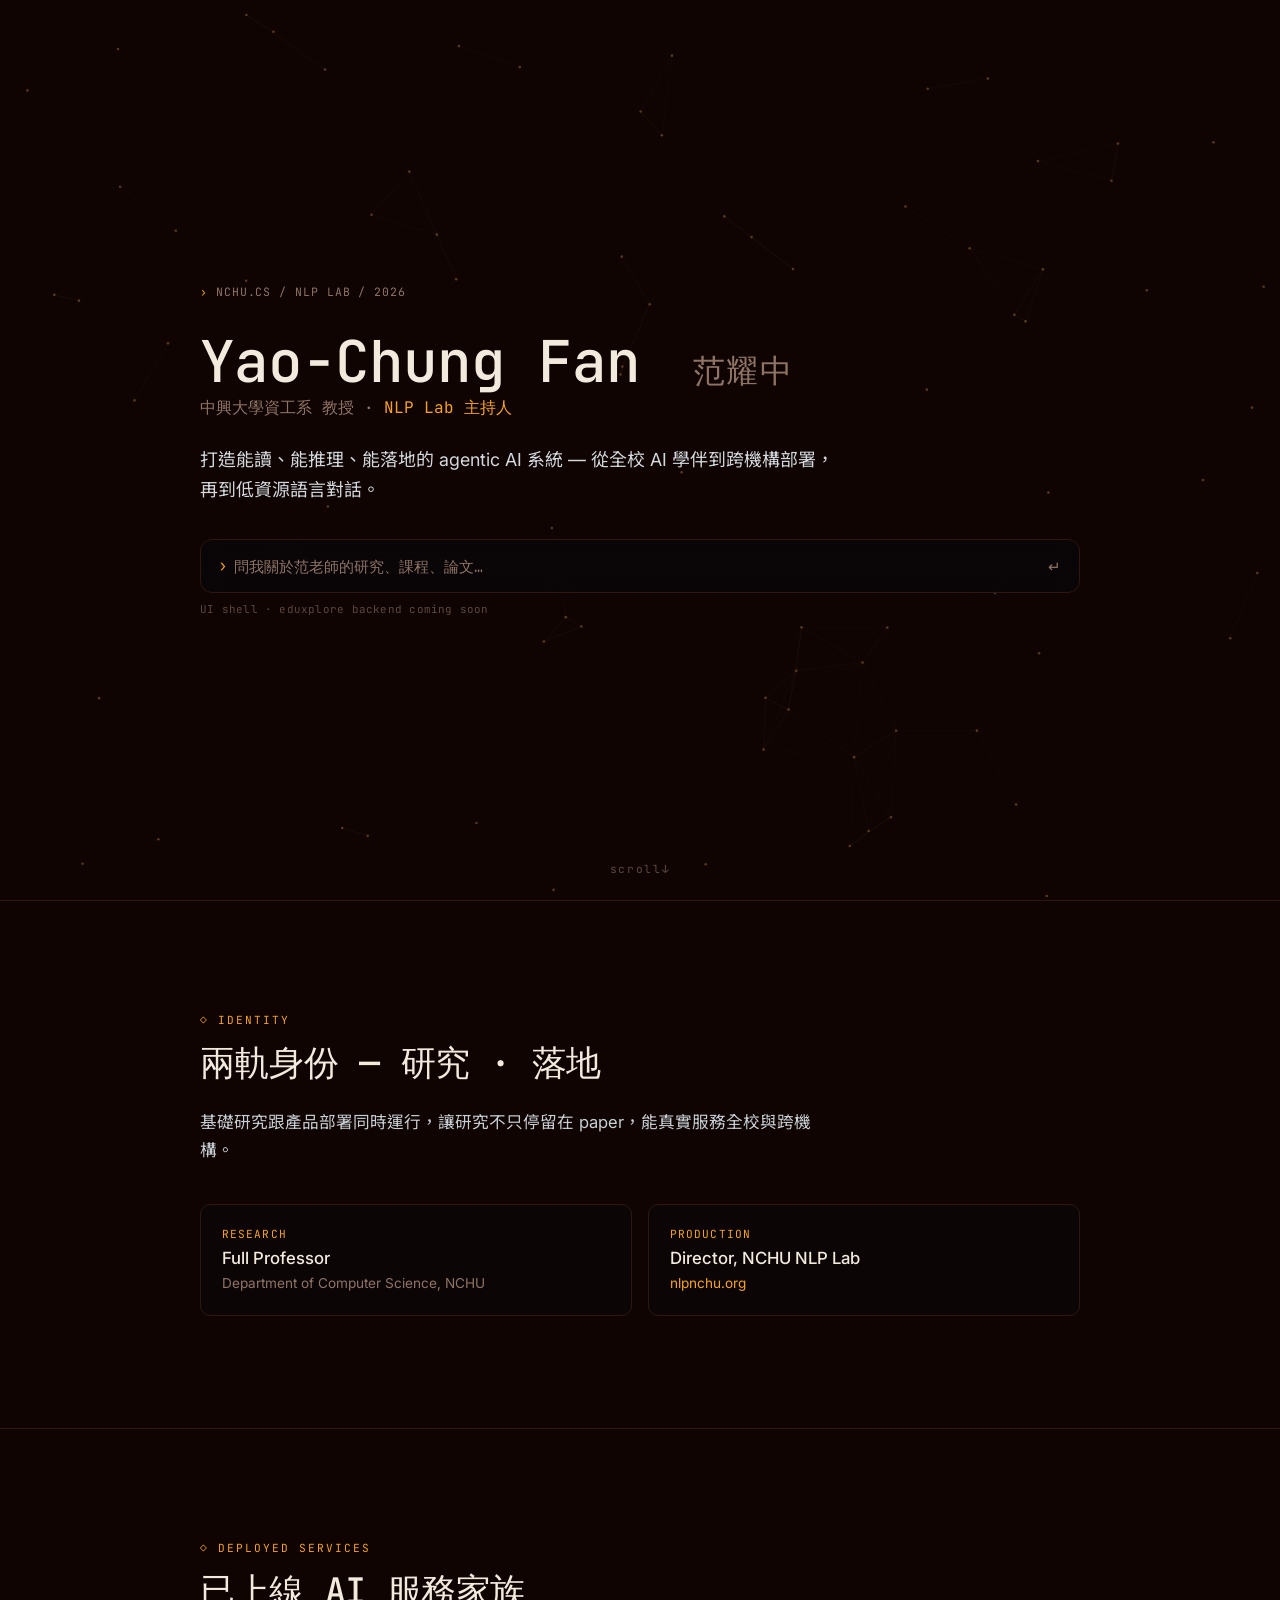
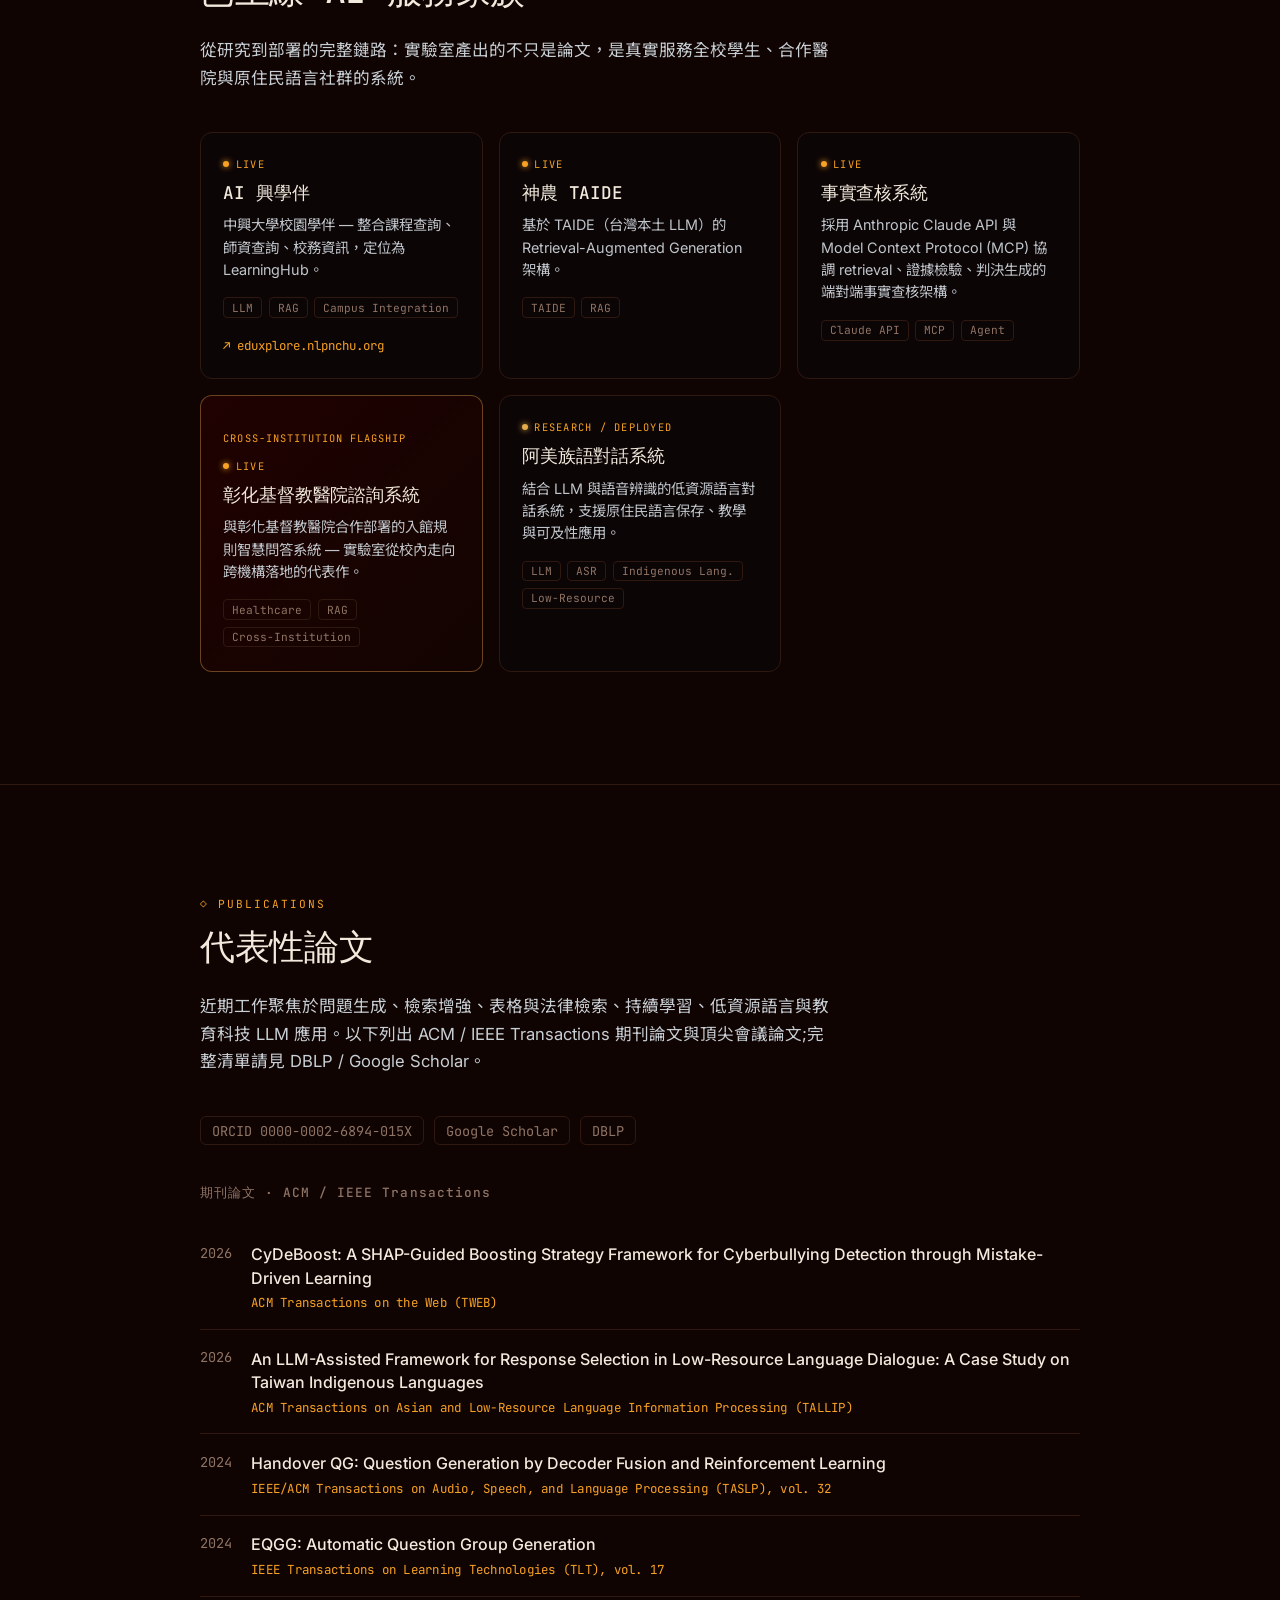
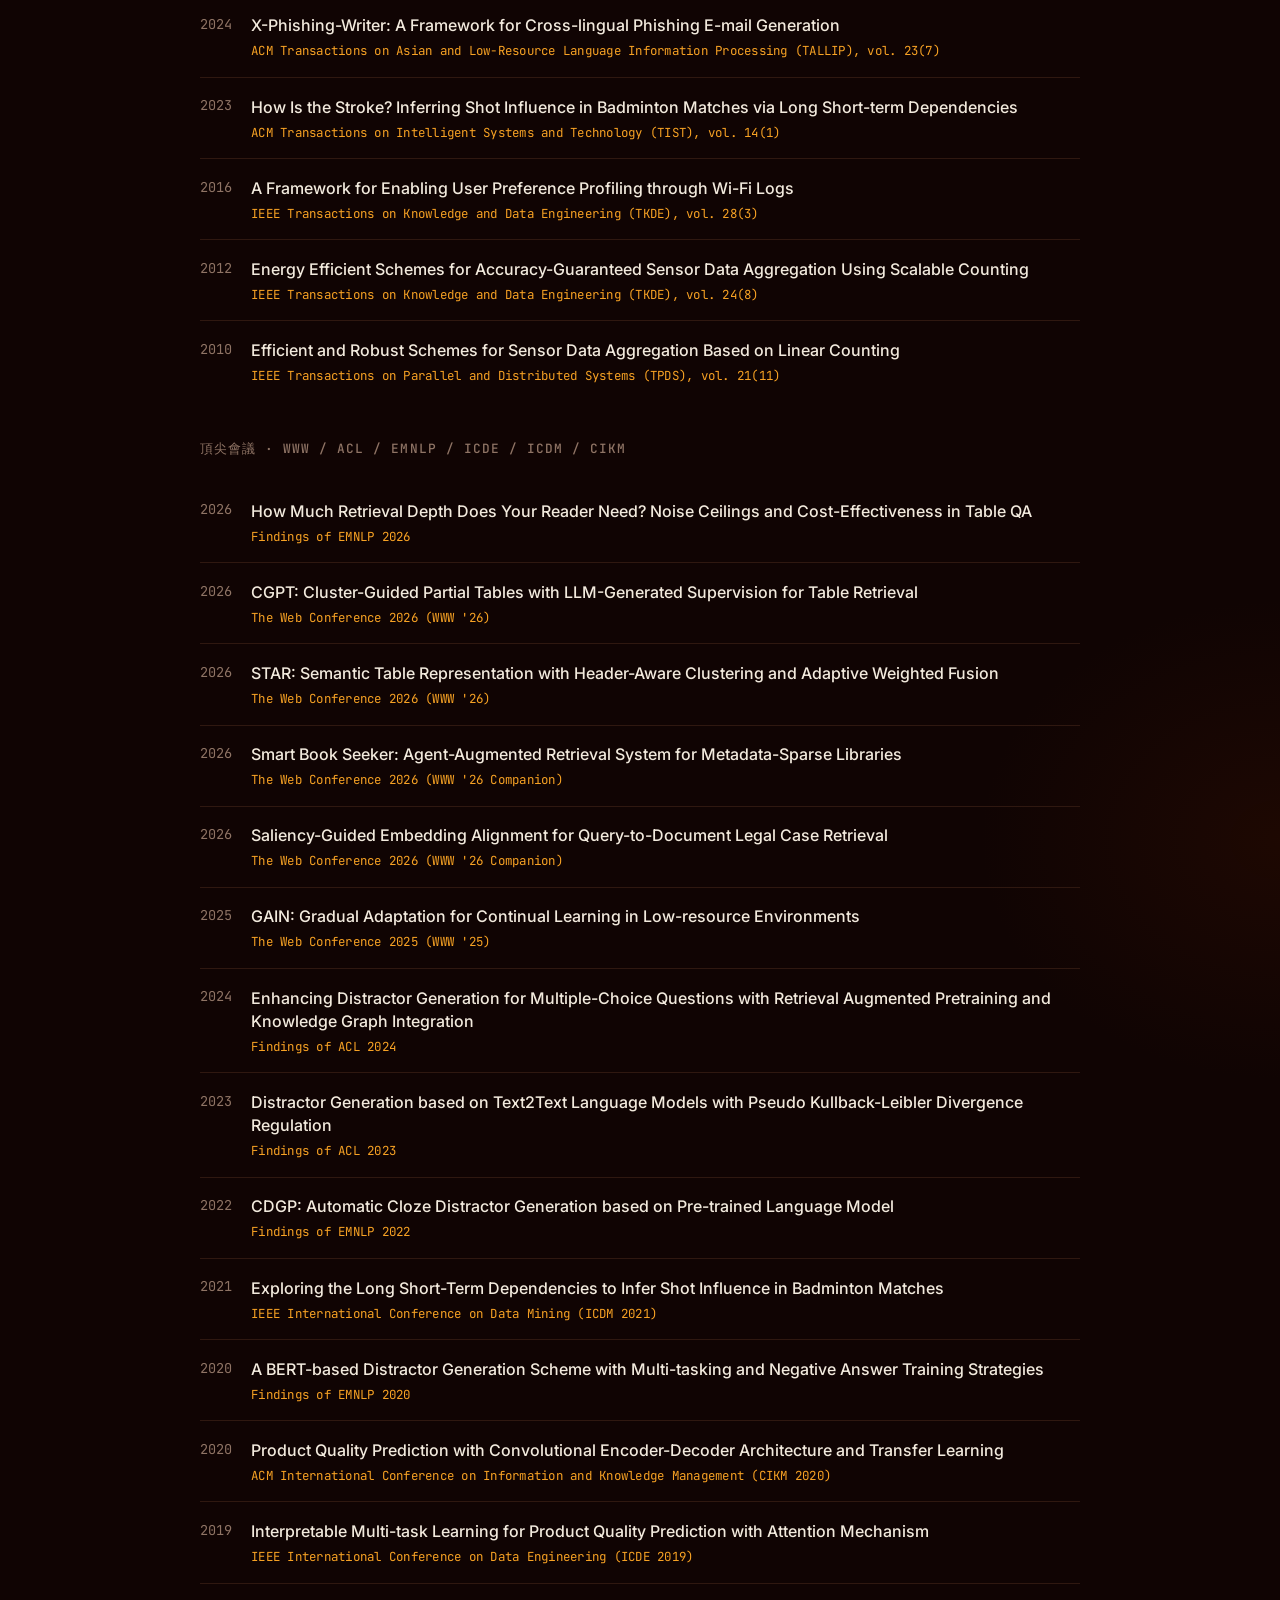
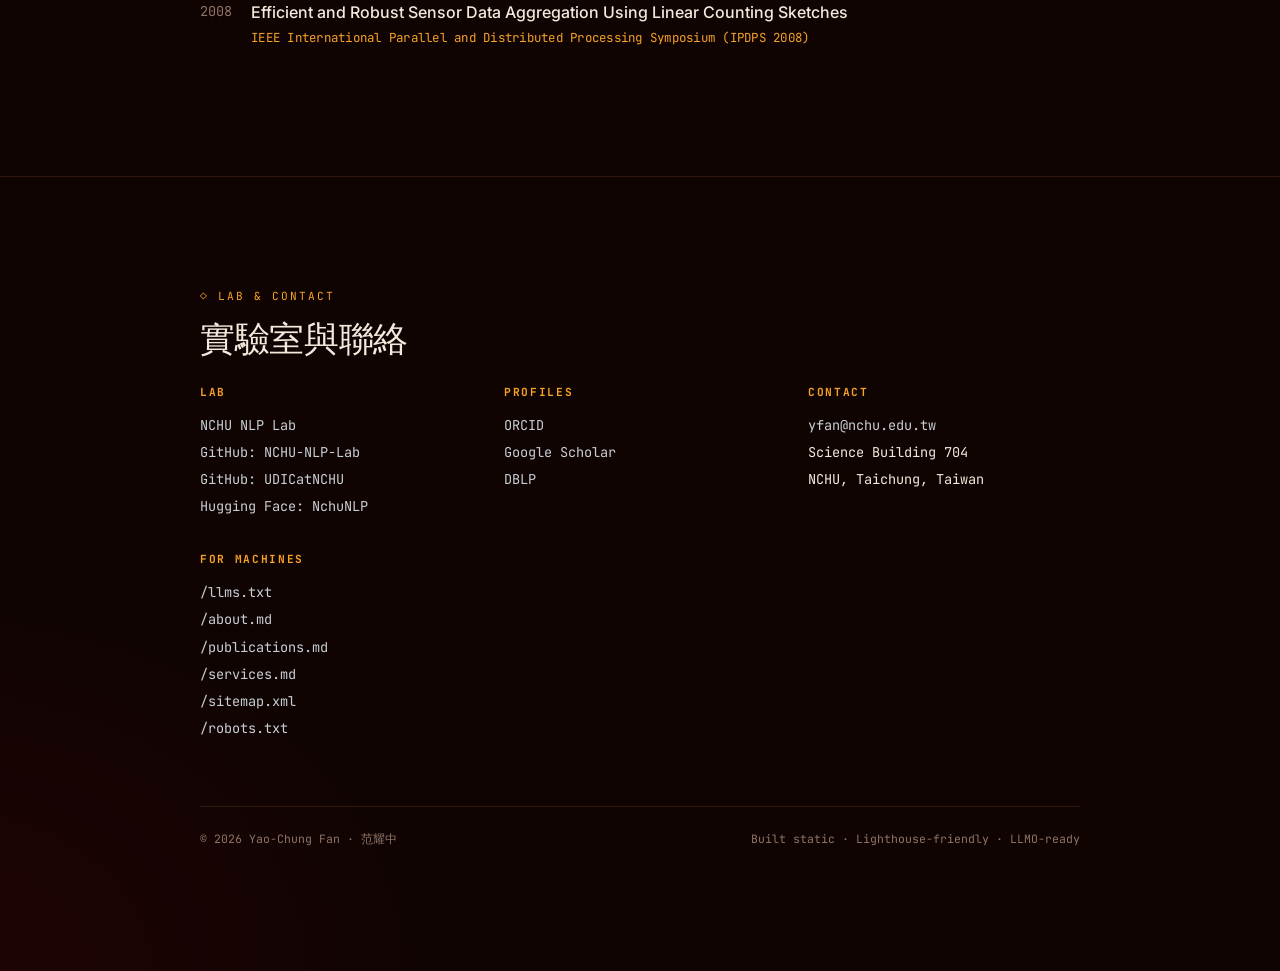
==== commit 81549b7a: "feat: add Findings of EMNLP 2026 and REALM 2026 papers Also restore the original WWW '25 venue label" ====
--- a/index.html
+++ b/index.html
@@ -42,11 +42,17 @@
       "@type": "Person",
       "@id": "https://yfan.nlpnchu.org/#person",
       "name": "Yao-Chung Fan",
-      "alternateName": ["范耀中", "Yao Chung Fan"],
+      "alternateName": [
+        "范耀中",
+        "Yao Chung Fan"
+      ],
       "givenName": "Yao-Chung",
       "familyName": "Fan",
       "honorificPrefix": "Prof.",
-      "jobTitle": ["Full Professor", "Director, NCHU NLP Laboratory"],
+      "jobTitle": [
+        "Full Professor",
+        "Director, NCHU NLP Laboratory"
+      ],
       "email": "mailto:yfan@nchu.edu.tw",
       "url": "https://yfan.nlpnchu.org/",
       "image": "https://yfan.nlpnchu.org/img/author-pic.jpg",
@@ -105,403 +111,421 @@
       "name": "Selected Publications by Yao-Chung Fan",
       "itemListOrder": "https://schema.org/ItemListOrderDescending",
       "itemListElement": [
-          {
-            "@type": "ListItem",
-            "position": 1,
-            "item": {
-              "@type": "ScholarlyArticle",
-              "@id": "https://yfan.nlpnchu.org/#paper-tweb2026-cydeboost",
-              "name": "CyDeBoost: A SHAP-Guided Boosting Strategy Framework for Cyberbullying Detection through Mistake-Driven Learning",
-              "isPartOf": {
-                "@type": "Periodical",
-                "name": "ACM Transactions on the Web (TWEB)"
-              },
-              "datePublished": "2026",
-              "sameAs": "https://doi.org/10.1145/3831585",
-              "author": {
-                "@id": "https://yfan.nlpnchu.org/#person"
-              }
-            }
-          },
-          {
-            "@type": "ListItem",
-            "position": 2,
-            "item": {
-              "@type": "ScholarlyArticle",
-              "@id": "https://yfan.nlpnchu.org/#paper-tallip2026-response-selection",
-              "name": "An LLM-Assisted Framework for Response Selection in Low-Resource Language Dialogue: A Case Study on Taiwan Indigenous Languages",
-              "isPartOf": {
-                "@type": "Periodical",
-                "name": "ACM Transactions on Asian and Low-Resource Language Information Processing (TALLIP)"
-              },
-              "datePublished": "2026",
-              "sameAs": "https://doi.org/10.1145/3845610",
-              "author": {
-                "@id": "https://yfan.nlpnchu.org/#person"
-              }
-            }
-          },
-          {
-            "@type": "ListItem",
-            "position": 3,
-            "item": {
-              "@type": "ScholarlyArticle",
-              "@id": "https://yfan.nlpnchu.org/#paper-taslp2024-handover",
-              "name": "Handover QG: Question Generation by Decoder Fusion and Reinforcement Learning",
-              "isPartOf": {
-                "@type": "Periodical",
-                "name": "IEEE/ACM Transactions on Audio, Speech, and Language Processing (TASLP), vol. 32"
-              },
-              "datePublished": "2024",
-              "sameAs": "https://doi.org/10.1109/TASLP.2024.3426292",
-              "author": {
-                "@id": "https://yfan.nlpnchu.org/#person"
-              }
-            }
-          },
-          {
-            "@type": "ListItem",
-            "position": 4,
-            "item": {
-              "@type": "ScholarlyArticle",
-              "@id": "https://yfan.nlpnchu.org/#paper-tlt2024-eqgg",
-              "name": "EQGG: Automatic Question Group Generation",
-              "isPartOf": {
-                "@type": "Periodical",
-                "name": "IEEE Transactions on Learning Technologies (TLT), vol. 17"
-              },
-              "datePublished": "2024",
-              "sameAs": "https://doi.org/10.1109/TLT.2024.3430225",
-              "author": {
-                "@id": "https://yfan.nlpnchu.org/#person"
-              }
-            }
-          },
-          {
-            "@type": "ListItem",
-            "position": 5,
-            "item": {
-              "@type": "ScholarlyArticle",
-              "@id": "https://yfan.nlpnchu.org/#paper-tallip2024-xphishing",
-              "name": "X-Phishing-Writer: A Framework for Cross-lingual Phishing E-mail Generation",
-              "isPartOf": {
-                "@type": "Periodical",
-                "name": "ACM Transactions on Asian and Low-Resource Language Information Processing (TALLIP), vol. 23(7)"
-              },
-              "datePublished": "2024",
-              "sameAs": "https://doi.org/10.1145/3670402",
-              "author": {
-                "@id": "https://yfan.nlpnchu.org/#person"
-              }
-            }
-          },
-          {
-            "@type": "ListItem",
-            "position": 6,
-            "item": {
-              "@type": "ScholarlyArticle",
-              "@id": "https://yfan.nlpnchu.org/#paper-tist2023-badminton",
-              "name": "How Is the Stroke? Inferring Shot Influence in Badminton Matches via Long Short-term Dependencies",
-              "isPartOf": {
-                "@type": "Periodical",
-                "name": "ACM Transactions on Intelligent Systems and Technology (TIST), vol. 14(1)"
-              },
-              "datePublished": "2023",
-              "sameAs": "https://doi.org/10.1145/3551391",
-              "author": {
-                "@id": "https://yfan.nlpnchu.org/#person"
-              }
-            }
-          },
-          {
-            "@type": "ListItem",
-            "position": 7,
-            "item": {
-              "@type": "ScholarlyArticle",
-              "@id": "https://yfan.nlpnchu.org/#paper-tkde2016-wifi",
-              "name": "A Framework for Enabling User Preference Profiling through Wi-Fi Logs",
-              "isPartOf": {
-                "@type": "Periodical",
-                "name": "IEEE Transactions on Knowledge and Data Engineering (TKDE), vol. 28(3)"
-              },
-              "datePublished": "2016",
-              "sameAs": "https://doi.org/10.1109/TKDE.2015.2489657",
-              "author": {
-                "@id": "https://yfan.nlpnchu.org/#person"
-              }
-            }
-          },
-          {
-            "@type": "ListItem",
-            "position": 8,
-            "item": {
-              "@type": "ScholarlyArticle",
-              "@id": "https://yfan.nlpnchu.org/#paper-tkde2012-counting",
-              "name": "Energy Efficient Schemes for Accuracy-Guaranteed Sensor Data Aggregation Using Scalable Counting",
-              "isPartOf": {
-                "@type": "Periodical",
-                "name": "IEEE Transactions on Knowledge and Data Engineering (TKDE), vol. 24(8)"
-              },
-              "datePublished": "2012",
-              "sameAs": "https://doi.org/10.1109/TKDE.2011.76",
-              "author": {
-                "@id": "https://yfan.nlpnchu.org/#person"
-              }
-            }
-          },
-          {
-            "@type": "ListItem",
-            "position": 9,
-            "item": {
-              "@type": "ScholarlyArticle",
-              "@id": "https://yfan.nlpnchu.org/#paper-tpds2010-linear-counting",
-              "name": "Efficient and Robust Schemes for Sensor Data Aggregation Based on Linear Counting",
-              "isPartOf": {
-                "@type": "Periodical",
-                "name": "IEEE Transactions on Parallel and Distributed Systems (TPDS), vol. 21(11)"
-              },
-              "datePublished": "2010",
-              "sameAs": "https://doi.org/10.1109/TPDS.2010.33",
-              "author": {
-                "@id": "https://yfan.nlpnchu.org/#person"
-              }
-            }
-          },
-          {
-            "@type": "ListItem",
-            "position": 10,
-            "item": {
-              "@type": "ScholarlyArticle",
-              "@id": "https://yfan.nlpnchu.org/#paper-www2026-cgpt",
-              "name": "CGPT: Cluster-Guided Partial Tables with LLM-Generated Supervision for Table Retrieval",
-              "isPartOf": {
-                "@type": "PublicationVolume",
-                "name": "The Web Conference 2026 (WWW '26)"
-              },
-              "datePublished": "2026",
-              "sameAs": "https://doi.org/10.1145/3774904.3792916",
-              "author": {
-                "@id": "https://yfan.nlpnchu.org/#person"
-              }
-            }
-          },
-          {
-            "@type": "ListItem",
-            "position": 11,
-            "item": {
-              "@type": "ScholarlyArticle",
-              "@id": "https://yfan.nlpnchu.org/#paper-www2026-star",
-              "name": "STAR: Semantic Table Representation with Header-Aware Clustering and Adaptive Weighted Fusion",
-              "isPartOf": {
-                "@type": "PublicationVolume",
-                "name": "The Web Conference 2026 (WWW '26)"
-              },
-              "datePublished": "2026",
-              "sameAs": "https://doi.org/10.1145/3774904.3792962",
-              "author": {
-                "@id": "https://yfan.nlpnchu.org/#person"
-              }
-            }
-          },
-          {
-            "@type": "ListItem",
-            "position": 12,
-            "item": {
-              "@type": "ScholarlyArticle",
-              "@id": "https://yfan.nlpnchu.org/#paper-www2026-book-seeker",
-              "name": "Smart Book Seeker: Agent-Augmented Retrieval System for Metadata-Sparse Libraries",
-              "isPartOf": {
-                "@type": "PublicationVolume",
-                "name": "The Web Conference 2026 (WWW '26 Companion)"
-              },
-              "datePublished": "2026",
-              "sameAs": "https://doi.org/10.1145/3774905.3795723",
-              "author": {
-                "@id": "https://yfan.nlpnchu.org/#person"
-              }
-            }
-          },
-          {
-            "@type": "ListItem",
-            "position": 13,
-            "item": {
-              "@type": "ScholarlyArticle",
-              "@id": "https://yfan.nlpnchu.org/#paper-www2026-legal-retrieval",
-              "name": "Saliency-Guided Embedding Alignment for Query-to-Document Legal Case Retrieval",
-              "isPartOf": {
-                "@type": "PublicationVolume",
-                "name": "The Web Conference 2026 (WWW '26 Companion)"
-              },
-              "datePublished": "2026",
-              "sameAs": "https://doi.org/10.1145/3774905.3795085",
-              "author": {
-                "@id": "https://yfan.nlpnchu.org/#person"
-              }
-            }
-          },
-          {
-            "@type": "ListItem",
-            "position": 14,
-            "item": {
-              "@type": "ScholarlyArticle",
-              "@id": "https://yfan.nlpnchu.org/#paper-www2025-gain",
-              "name": "GAIN: Gradual Adaptation for Continual Learning in Low-resource Environments",
-              "isPartOf": {
-                "@type": "PublicationVolume",
-                "name": "The Web Conference 2025 (WWW '25 Companion)"
-              },
-              "datePublished": "2025",
-              "sameAs": "https://doi.org/10.1145/3701716.3715499",
-              "author": {
-                "@id": "https://yfan.nlpnchu.org/#person"
-              }
-            }
-          },
-          {
-            "@type": "ListItem",
-            "position": 15,
-            "item": {
-              "@type": "ScholarlyArticle",
-              "@id": "https://yfan.nlpnchu.org/#paper-acl2024-distractor",
-              "name": "Enhancing Distractor Generation for Multiple-Choice Questions with Retrieval Augmented Pretraining and Knowledge Graph Integration",
-              "isPartOf": {
-                "@type": "PublicationVolume",
-                "name": "Findings of ACL 2024"
-              },
-              "datePublished": "2024",
-              "sameAs": "https://doi.org/10.18653/v1/2024.findings-acl.655",
-              "author": {
-                "@id": "https://yfan.nlpnchu.org/#person"
-              }
-            }
-          },
-          {
-            "@type": "ListItem",
-            "position": 16,
-            "item": {
-              "@type": "ScholarlyArticle",
-              "@id": "https://yfan.nlpnchu.org/#paper-acl2023-distractor-kl",
-              "name": "Distractor Generation based on Text2Text Language Models with Pseudo Kullback-Leibler Divergence Regulation",
-              "isPartOf": {
-                "@type": "PublicationVolume",
-                "name": "Findings of ACL 2023"
-              },
-              "datePublished": "2023",
-              "sameAs": "https://doi.org/10.18653/v1/2023.findings-acl.790",
-              "author": {
-                "@id": "https://yfan.nlpnchu.org/#person"
-              }
-            }
-          },
-          {
-            "@type": "ListItem",
-            "position": 17,
-            "item": {
-              "@type": "ScholarlyArticle",
-              "@id": "https://yfan.nlpnchu.org/#paper-emnlp2022-cdgp",
-              "name": "CDGP: Automatic Cloze Distractor Generation based on Pre-trained Language Model",
-              "isPartOf": {
-                "@type": "PublicationVolume",
-                "name": "Findings of EMNLP 2022"
-              },
-              "datePublished": "2022",
-              "sameAs": "https://doi.org/10.18653/v1/2022.findings-emnlp.429",
-              "author": {
-                "@id": "https://yfan.nlpnchu.org/#person"
-              }
-            }
-          },
-          {
-            "@type": "ListItem",
-            "position": 18,
-            "item": {
-              "@type": "ScholarlyArticle",
-              "@id": "https://yfan.nlpnchu.org/#paper-icdm2021-badminton",
-              "name": "Exploring the Long Short-Term Dependencies to Infer Shot Influence in Badminton Matches",
-              "isPartOf": {
-                "@type": "PublicationVolume",
-                "name": "IEEE International Conference on Data Mining (ICDM 2021)"
-              },
-              "datePublished": "2021",
-              "sameAs": "https://doi.org/10.1109/ICDM51629.2021.00178",
-              "author": {
-                "@id": "https://yfan.nlpnchu.org/#person"
-              }
-            }
-          },
-          {
-            "@type": "ListItem",
-            "position": 19,
-            "item": {
-              "@type": "ScholarlyArticle",
-              "@id": "https://yfan.nlpnchu.org/#paper-emnlp2020-distractor",
-              "name": "A BERT-based Distractor Generation Scheme with Multi-tasking and Negative Answer Training Strategies",
-              "isPartOf": {
-                "@type": "PublicationVolume",
-                "name": "Findings of EMNLP 2020"
-              },
-              "datePublished": "2020",
-              "sameAs": "https://doi.org/10.18653/v1/2020.findings-emnlp.393",
-              "author": {
-                "@id": "https://yfan.nlpnchu.org/#person"
-              }
-            }
-          },
-          {
-            "@type": "ListItem",
-            "position": 20,
-            "item": {
-              "@type": "ScholarlyArticle",
-              "@id": "https://yfan.nlpnchu.org/#paper-cikm2020-quality",
-              "name": "Product Quality Prediction with Convolutional Encoder-Decoder Architecture and Transfer Learning",
-              "isPartOf": {
-                "@type": "PublicationVolume",
-                "name": "ACM International Conference on Information and Knowledge Management (CIKM 2020)"
-              },
-              "datePublished": "2020",
-              "sameAs": "https://doi.org/10.1145/3340531.3412007",
-              "author": {
-                "@id": "https://yfan.nlpnchu.org/#person"
-              }
-            }
-          },
-          {
-            "@type": "ListItem",
-            "position": 21,
-            "item": {
-              "@type": "ScholarlyArticle",
-              "@id": "https://yfan.nlpnchu.org/#paper-icde2019-quality",
-              "name": "Interpretable Multi-task Learning for Product Quality Prediction with Attention Mechanism",
-              "isPartOf": {
-                "@type": "PublicationVolume",
-                "name": "IEEE International Conference on Data Engineering (ICDE 2019)"
-              },
-              "datePublished": "2019",
-              "sameAs": "https://doi.org/10.1109/ICDE.2019.00207",
-              "author": {
-                "@id": "https://yfan.nlpnchu.org/#person"
-              }
-            }
-          },
-          {
-            "@type": "ListItem",
-            "position": 22,
-            "item": {
-              "@type": "ScholarlyArticle",
-              "@id": "https://yfan.nlpnchu.org/#paper-ipdps2008-linear-counting",
-              "name": "Efficient and Robust Sensor Data Aggregation Using Linear Counting Sketches",
-              "isPartOf": {
-                "@type": "PublicationVolume",
-                "name": "IEEE International Parallel and Distributed Processing Symposium (IPDPS 2008)"
-              },
-              "datePublished": "2008",
-              "sameAs": "https://doi.org/10.1109/IPDPS.2008.4536265",
-              "author": {
-                "@id": "https://yfan.nlpnchu.org/#person"
-              }
-            }
-          }
-        ]
+        {
+          "@type": "ListItem",
+          "position": 1,
+          "item": {
+            "@type": "ScholarlyArticle",
+            "@id": "https://yfan.nlpnchu.org/#paper-tweb2026-cydeboost",
+            "name": "CyDeBoost: A SHAP-Guided Boosting Strategy Framework for Cyberbullying Detection through Mistake-Driven Learning",
+            "isPartOf": {
+              "@type": "Periodical",
+              "name": "ACM Transactions on the Web (TWEB)"
+            },
+            "datePublished": "2026",
+            "sameAs": "https://doi.org/10.1145/3831585",
+            "author": {
+              "@id": "https://yfan.nlpnchu.org/#person"
+            }
+          }
+        },
+        {
+          "@type": "ListItem",
+          "position": 2,
+          "item": {
+            "@type": "ScholarlyArticle",
+            "@id": "https://yfan.nlpnchu.org/#paper-tallip2026-response-selection",
+            "name": "An LLM-Assisted Framework for Response Selection in Low-Resource Language Dialogue: A Case Study on Taiwan Indigenous Languages",
+            "isPartOf": {
+              "@type": "Periodical",
+              "name": "ACM Transactions on Asian and Low-Resource Language Information Processing (TALLIP)"
+            },
+            "datePublished": "2026",
+            "sameAs": "https://doi.org/10.1145/3845610",
+            "author": {
+              "@id": "https://yfan.nlpnchu.org/#person"
+            }
+          }
+        },
+        {
+          "@type": "ListItem",
+          "position": 3,
+          "item": {
+            "@type": "ScholarlyArticle",
+            "@id": "https://yfan.nlpnchu.org/#paper-taslp2024-handover",
+            "name": "Handover QG: Question Generation by Decoder Fusion and Reinforcement Learning",
+            "isPartOf": {
+              "@type": "Periodical",
+              "name": "IEEE/ACM Transactions on Audio, Speech, and Language Processing (TASLP), vol. 32"
+            },
+            "datePublished": "2024",
+            "sameAs": "https://doi.org/10.1109/TASLP.2024.3426292",
+            "author": {
+              "@id": "https://yfan.nlpnchu.org/#person"
+            }
+          }
+        },
+        {
+          "@type": "ListItem",
+          "position": 4,
+          "item": {
+            "@type": "ScholarlyArticle",
+            "@id": "https://yfan.nlpnchu.org/#paper-tlt2024-eqgg",
+            "name": "EQGG: Automatic Question Group Generation",
+            "isPartOf": {
+              "@type": "Periodical",
+              "name": "IEEE Transactions on Learning Technologies (TLT), vol. 17"
+            },
+            "datePublished": "2024",
+            "sameAs": "https://doi.org/10.1109/TLT.2024.3430225",
+            "author": {
+              "@id": "https://yfan.nlpnchu.org/#person"
+            }
+          }
+        },
+        {
+          "@type": "ListItem",
+          "position": 5,
+          "item": {
+            "@type": "ScholarlyArticle",
+            "@id": "https://yfan.nlpnchu.org/#paper-tallip2024-xphishing",
+            "name": "X-Phishing-Writer: A Framework for Cross-lingual Phishing E-mail Generation",
+            "isPartOf": {
+              "@type": "Periodical",
+              "name": "ACM Transactions on Asian and Low-Resource Language Information Processing (TALLIP), vol. 23(7)"
+            },
+            "datePublished": "2024",
+            "sameAs": "https://doi.org/10.1145/3670402",
+            "author": {
+              "@id": "https://yfan.nlpnchu.org/#person"
+            }
+          }
+        },
+        {
+          "@type": "ListItem",
+          "position": 6,
+          "item": {
+            "@type": "ScholarlyArticle",
+            "@id": "https://yfan.nlpnchu.org/#paper-tist2023-badminton",
+            "name": "How Is the Stroke? Inferring Shot Influence in Badminton Matches via Long Short-term Dependencies",
+            "isPartOf": {
+              "@type": "Periodical",
+              "name": "ACM Transactions on Intelligent Systems and Technology (TIST), vol. 14(1)"
+            },
+            "datePublished": "2023",
+            "sameAs": "https://doi.org/10.1145/3551391",
+            "author": {
+              "@id": "https://yfan.nlpnchu.org/#person"
+            }
+          }
+        },
+        {
+          "@type": "ListItem",
+          "position": 7,
+          "item": {
+            "@type": "ScholarlyArticle",
+            "@id": "https://yfan.nlpnchu.org/#paper-tkde2016-wifi",
+            "name": "A Framework for Enabling User Preference Profiling through Wi-Fi Logs",
+            "isPartOf": {
+              "@type": "Periodical",
+              "name": "IEEE Transactions on Knowledge and Data Engineering (TKDE), vol. 28(3)"
+            },
+            "datePublished": "2016",
+            "sameAs": "https://doi.org/10.1109/TKDE.2015.2489657",
+            "author": {
+              "@id": "https://yfan.nlpnchu.org/#person"
+            }
+          }
+        },
+        {
+          "@type": "ListItem",
+          "position": 8,
+          "item": {
+            "@type": "ScholarlyArticle",
+            "@id": "https://yfan.nlpnchu.org/#paper-tkde2012-counting",
+            "name": "Energy Efficient Schemes for Accuracy-Guaranteed Sensor Data Aggregation Using Scalable Counting",
+            "isPartOf": {
+              "@type": "Periodical",
+              "name": "IEEE Transactions on Knowledge and Data Engineering (TKDE), vol. 24(8)"
+            },
+            "datePublished": "2012",
+            "sameAs": "https://doi.org/10.1109/TKDE.2011.76",
+            "author": {
+              "@id": "https://yfan.nlpnchu.org/#person"
+            }
+          }
+        },
+        {
+          "@type": "ListItem",
+          "position": 9,
+          "item": {
+            "@type": "ScholarlyArticle",
+            "@id": "https://yfan.nlpnchu.org/#paper-tpds2010-linear-counting",
+            "name": "Efficient and Robust Schemes for Sensor Data Aggregation Based on Linear Counting",
+            "isPartOf": {
+              "@type": "Periodical",
+              "name": "IEEE Transactions on Parallel and Distributed Systems (TPDS), vol. 21(11)"
+            },
+            "datePublished": "2010",
+            "sameAs": "https://doi.org/10.1109/TPDS.2010.33",
+            "author": {
+              "@id": "https://yfan.nlpnchu.org/#person"
+            }
+          }
+        },
+        {
+          "@type": "ListItem",
+          "position": 10,
+          "item": {
+            "@type": "ScholarlyArticle",
+            "@id": "https://yfan.nlpnchu.org/#paper-emnlp2026-retrieval-depth",
+            "name": "How Much Retrieval Depth Does Your Reader Need? Noise Ceilings and Cost-Effectiveness in Table QA",
+            "isPartOf": {
+              "@type": "PublicationVolume",
+              "name": "Findings of EMNLP 2026"
+            },
+            "datePublished": "2026",
+            "sameAs": "https://aclanthology.org/2026.findings-emnlp.2245/",
+            "author": {
+              "@id": "https://yfan.nlpnchu.org/#person"
+            }
+          }
+        },
+        {
+          "@type": "ListItem",
+          "position": 11,
+          "item": {
+            "@type": "ScholarlyArticle",
+            "@id": "https://yfan.nlpnchu.org/#paper-www2026-cgpt",
+            "name": "CGPT: Cluster-Guided Partial Tables with LLM-Generated Supervision for Table Retrieval",
+            "isPartOf": {
+              "@type": "PublicationVolume",
+              "name": "The Web Conference 2026 (WWW '26)"
+            },
+            "datePublished": "2026",
+            "sameAs": "https://doi.org/10.1145/3774904.3792916",
+            "author": {
+              "@id": "https://yfan.nlpnchu.org/#person"
+            }
+          }
+        },
+        {
+          "@type": "ListItem",
+          "position": 12,
+          "item": {
+            "@type": "ScholarlyArticle",
+            "@id": "https://yfan.nlpnchu.org/#paper-www2026-star",
+            "name": "STAR: Semantic Table Representation with Header-Aware Clustering and Adaptive Weighted Fusion",
+            "isPartOf": {
+              "@type": "PublicationVolume",
+              "name": "The Web Conference 2026 (WWW '26)"
+            },
+            "datePublished": "2026",
+            "sameAs": "https://doi.org/10.1145/3774904.3792962",
+            "author": {
+              "@id": "https://yfan.nlpnchu.org/#person"
+            }
+          }
+        },
+        {
+          "@type": "ListItem",
+          "position": 13,
+          "item": {
+            "@type": "ScholarlyArticle",
+            "@id": "https://yfan.nlpnchu.org/#paper-www2026-book-seeker",
+            "name": "Smart Book Seeker: Agent-Augmented Retrieval System for Metadata-Sparse Libraries",
+            "isPartOf": {
+              "@type": "PublicationVolume",
+              "name": "The Web Conference 2026 (WWW '26 Companion)"
+            },
+            "datePublished": "2026",
+            "sameAs": "https://doi.org/10.1145/3774905.3795723",
+            "author": {
+              "@id": "https://yfan.nlpnchu.org/#person"
+            }
+          }
+        },
+        {
+          "@type": "ListItem",
+          "position": 14,
+          "item": {
+            "@type": "ScholarlyArticle",
+            "@id": "https://yfan.nlpnchu.org/#paper-www2026-legal-retrieval",
+            "name": "Saliency-Guided Embedding Alignment for Query-to-Document Legal Case Retrieval",
+            "isPartOf": {
+              "@type": "PublicationVolume",
+              "name": "The Web Conference 2026 (WWW '26 Companion)"
+            },
+            "datePublished": "2026",
+            "sameAs": "https://doi.org/10.1145/3774905.3795085",
+            "author": {
+              "@id": "https://yfan.nlpnchu.org/#person"
+            }
+          }
+        },
+        {
+          "@type": "ListItem",
+          "position": 15,
+          "item": {
+            "@type": "ScholarlyArticle",
+            "@id": "https://yfan.nlpnchu.org/#paper-www2025-gain",
+            "name": "GAIN: Gradual Adaptation for Continual Learning in Low-resource Environments",
+            "isPartOf": {
+              "@type": "PublicationVolume",
+              "name": "The Web Conference 2025 (WWW '25)"
+            },
+            "datePublished": "2025",
+            "sameAs": "https://doi.org/10.1145/3701716.3715499",
+            "author": {
+              "@id": "https://yfan.nlpnchu.org/#person"
+            }
+          }
+        },
+        {
+          "@type": "ListItem",
+          "position": 16,
+          "item": {
+            "@type": "ScholarlyArticle",
+            "@id": "https://yfan.nlpnchu.org/#paper-acl2024-distractor",
+            "name": "Enhancing Distractor Generation for Multiple-Choice Questions with Retrieval Augmented Pretraining and Knowledge Graph Integration",
+            "isPartOf": {
+              "@type": "PublicationVolume",
+              "name": "Findings of ACL 2024"
+            },
+            "datePublished": "2024",
+            "sameAs": "https://doi.org/10.18653/v1/2024.findings-acl.655",
+            "author": {
+              "@id": "https://yfan.nlpnchu.org/#person"
+            }
+          }
+        },
+        {
+          "@type": "ListItem",
+          "position": 17,
+          "item": {
+            "@type": "ScholarlyArticle",
+            "@id": "https://yfan.nlpnchu.org/#paper-acl2023-distractor-kl",
+            "name": "Distractor Generation based on Text2Text Language Models with Pseudo Kullback-Leibler Divergence Regulation",
+            "isPartOf": {
+              "@type": "PublicationVolume",
+              "name": "Findings of ACL 2023"
+            },
+            "datePublished": "2023",
+            "sameAs": "https://doi.org/10.18653/v1/2023.findings-acl.790",
+            "author": {
+              "@id": "https://yfan.nlpnchu.org/#person"
+            }
+          }
+        },
+        {
+          "@type": "ListItem",
+          "position": 18,
+          "item": {
+            "@type": "ScholarlyArticle",
+            "@id": "https://yfan.nlpnchu.org/#paper-emnlp2022-cdgp",
+            "name": "CDGP: Automatic Cloze Distractor Generation based on Pre-trained Language Model",
+            "isPartOf": {
+              "@type": "PublicationVolume",
+              "name": "Findings of EMNLP 2022"
+            },
+            "datePublished": "2022",
+            "sameAs": "https://doi.org/10.18653/v1/2022.findings-emnlp.429",
+            "author": {
+              "@id": "https://yfan.nlpnchu.org/#person"
+            }
+          }
+        },
+        {
+          "@type": "ListItem",
+          "position": 19,
+          "item": {
+            "@type": "ScholarlyArticle",
+            "@id": "https://yfan.nlpnchu.org/#paper-icdm2021-badminton",
+            "name": "Exploring the Long Short-Term Dependencies to Infer Shot Influence in Badminton Matches",
+            "isPartOf": {
+              "@type": "PublicationVolume",
+              "name": "IEEE International Conference on Data Mining (ICDM 2021)"
+            },
+            "datePublished": "2021",
+            "sameAs": "https://doi.org/10.1109/ICDM51629.2021.00178",
+            "author": {
+              "@id": "https://yfan.nlpnchu.org/#person"
+            }
+          }
+        },
+        {
+          "@type": "ListItem",
+          "position": 20,
+          "item": {
+            "@type": "ScholarlyArticle",
+            "@id": "https://yfan.nlpnchu.org/#paper-emnlp2020-distractor",
+            "name": "A BERT-based Distractor Generation Scheme with Multi-tasking and Negative Answer Training Strategies",
+            "isPartOf": {
+              "@type": "PublicationVolume",
+              "name": "Findings of EMNLP 2020"
+            },
+            "datePublished": "2020",
+            "sameAs": "https://doi.org/10.18653/v1/2020.findings-emnlp.393",
+            "author": {
+              "@id": "https://yfan.nlpnchu.org/#person"
+            }
+          }
+        },
+        {
+          "@type": "ListItem",
+          "position": 21,
+          "item": {
+            "@type": "ScholarlyArticle",
+            "@id": "https://yfan.nlpnchu.org/#paper-cikm2020-quality",
+            "name": "Product Quality Prediction with Convolutional Encoder-Decoder Architecture and Transfer Learning",
+            "isPartOf": {
+              "@type": "PublicationVolume",
+              "name": "ACM International Conference on Information and Knowledge Management (CIKM 2020)"
+            },
+            "datePublished": "2020",
+            "sameAs": "https://doi.org/10.1145/3340531.3412007",
+            "author": {
+              "@id": "https://yfan.nlpnchu.org/#person"
+            }
+          }
+        },
+        {
+          "@type": "ListItem",
+          "position": 22,
+          "item": {
+            "@type": "ScholarlyArticle",
+            "@id": "https://yfan.nlpnchu.org/#paper-icde2019-quality",
+            "name": "Interpretable Multi-task Learning for Product Quality Prediction with Attention Mechanism",
+            "isPartOf": {
+              "@type": "PublicationVolume",
+              "name": "IEEE International Conference on Data Engineering (ICDE 2019)"
+            },
+            "datePublished": "2019",
+            "sameAs": "https://doi.org/10.1109/ICDE.2019.00207",
+            "author": {
+              "@id": "https://yfan.nlpnchu.org/#person"
+            }
+          }
+        },
+        {
+          "@type": "ListItem",
+          "position": 23,
+          "item": {
+            "@type": "ScholarlyArticle",
+            "@id": "https://yfan.nlpnchu.org/#paper-ipdps2008-linear-counting",
+            "name": "Efficient and Robust Sensor Data Aggregation Using Linear Counting Sketches",
+            "isPartOf": {
+              "@type": "PublicationVolume",
+              "name": "IEEE International Parallel and Distributed Processing Symposium (IPDPS 2008)"
+            },
+            "datePublished": "2008",
+            "sameAs": "https://doi.org/10.1109/IPDPS.2008.4536265",
+            "author": {
+              "@id": "https://yfan.nlpnchu.org/#person"
+            }
+          }
+        }
+      ]
     },
     {
       "@type": "ItemList",
@@ -520,7 +544,9 @@
             "applicationCategory": "EducationalApplication",
             "operatingSystem": "Web",
             "description": "Campus-wide learning advisor integrating NCHU institutional information (course search, faculty lookup, learning resources) into a conversational interface.",
-            "creator": {"@id": "https://yfan.nlpnchu.org/#person"}
+            "creator": {
+              "@id": "https://yfan.nlpnchu.org/#person"
+            }
           }
         },
         {
@@ -532,7 +558,9 @@
             "name": "神農 TAIDE",
             "applicationCategory": "BusinessApplication",
             "description": "Retrieval-Augmented Generation system built on TAIDE, the Taiwan-developed traditional Chinese LLM.",
-            "creator": {"@id": "https://yfan.nlpnchu.org/#person"}
+            "creator": {
+              "@id": "https://yfan.nlpnchu.org/#person"
+            }
           }
         },
         {
@@ -544,7 +572,9 @@
             "name": "Fact-Checking System (Claude API + MCP)",
             "applicationCategory": "BusinessApplication",
             "description": "End-to-end fact verification system using Anthropic Claude and the Model Context Protocol (MCP) to coordinate retrieval, evidence checking, and verdict generation.",
-            "creator": {"@id": "https://yfan.nlpnchu.org/#person"}
+            "creator": {
+              "@id": "https://yfan.nlpnchu.org/#person"
+            }
           }
         },
         {
@@ -557,7 +587,9 @@
             "alternateName": "彰化基督教醫院諮詢系統",
             "applicationCategory": "HealthApplication",
             "description": "Smart Q&A system for hospital visiting rules and policies, deployed in partnership with Changhua Christian Hospital — the lab's flagship cross-institution deployment.",
-            "creator": {"@id": "https://yfan.nlpnchu.org/#person"}
+            "creator": {
+              "@id": "https://yfan.nlpnchu.org/#person"
+            }
           }
         },
         {
@@ -569,7 +601,9 @@
             "name": "Amis (阿美族語) Dialogue System",
             "applicationCategory": "LifestyleApplication",
             "description": "LLM + speech-recognition system for Amis, a low-resource Indigenous Taiwanese language. Supports preservation, education, and accessibility.",
-            "creator": {"@id": "https://yfan.nlpnchu.org/#person"}
+            "creator": {
+              "@id": "https://yfan.nlpnchu.org/#person"
+            }
           }
         }
       ]
@@ -580,11 +614,13 @@
       "url": "https://yfan.nlpnchu.org/",
       "name": "Yao-Chung Fan",
       "inLanguage": "zh-Hant",
-      "publisher": {"@id": "https://yfan.nlpnchu.org/#person"}
+      "publisher": {
+        "@id": "https://yfan.nlpnchu.org/#person"
+      }
     }
   ]
 }
-</script>
+  </script>
 
 <link rel="preconnect" href="https://fonts.googleapis.com">
 <link rel="preconnect" href="https://fonts.gstatic.com" crossorigin>
@@ -1298,6 +1334,13 @@
 
       <h3 class="pub-group">頂尖會議 · WWW / ACL / EMNLP / ICDE / ICDM / CIKM</h3>
       <ol class="pub-list">
+        <li id="paper-emnlp2026-retrieval-depth">
+          <span class="pub-year">2026</span>
+          <div class="pub-body">
+            <a class="pub-title" href="https://aclanthology.org/2026.findings-emnlp.2245/" target="_blank" rel="noopener">How Much Retrieval Depth Does Your Reader Need? Noise Ceilings and Cost-Effectiveness in Table QA</a>
+            <span class="pub-venue">Findings of EMNLP 2026</span>
+          </div>
+        </li>
         <li id="paper-www2026-cgpt">
           <span class="pub-year">2026</span>
           <div class="pub-body">
@@ -1330,7 +1373,7 @@
           <span class="pub-year">2025</span>
           <div class="pub-body">
             <a class="pub-title" href="https://doi.org/10.1145/3701716.3715499" target="_blank" rel="noopener">GAIN: Gradual Adaptation for Continual Learning in Low-resource Environments</a>
-            <span class="pub-venue">The Web Conference 2025 (WWW '25 Companion)</span>
+            <span class="pub-venue">The Web Conference 2025 (WWW '25)</span>
           </div>
         </li>
         <li id="paper-acl2024-distractor">
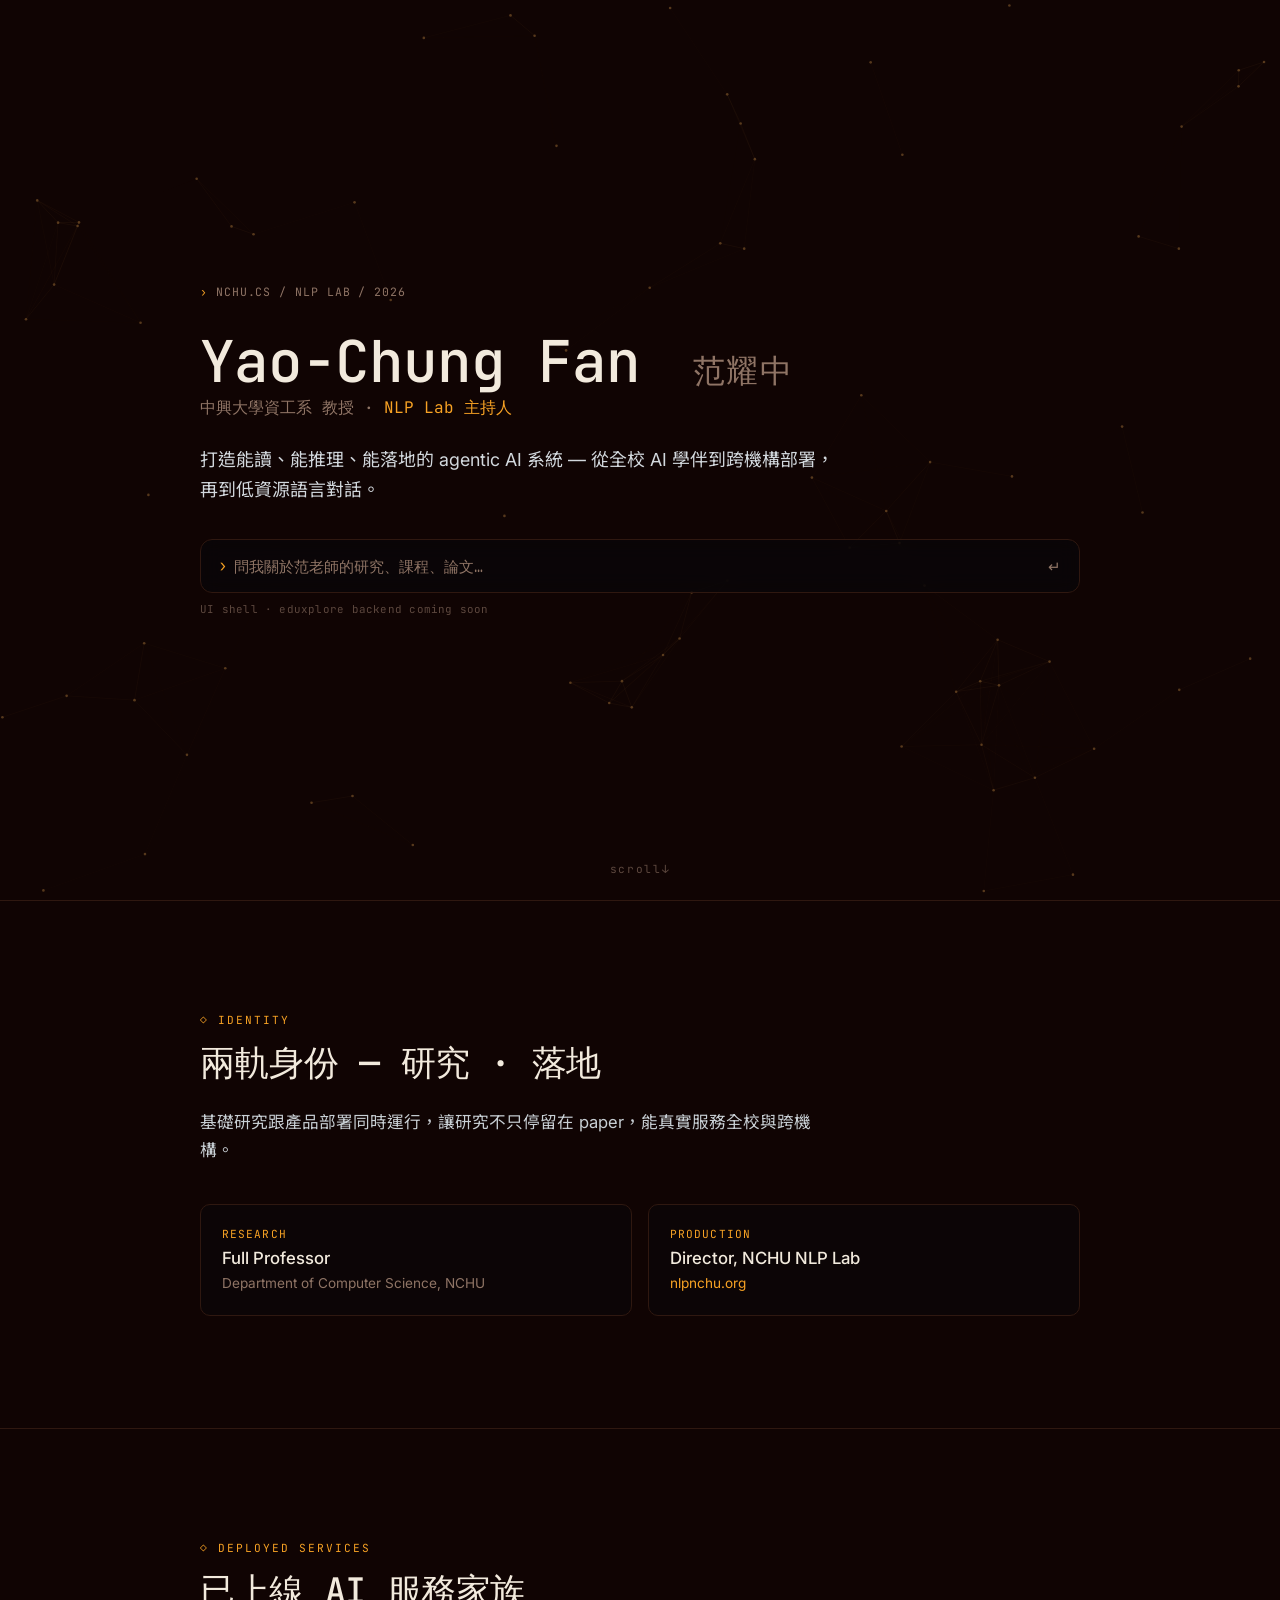
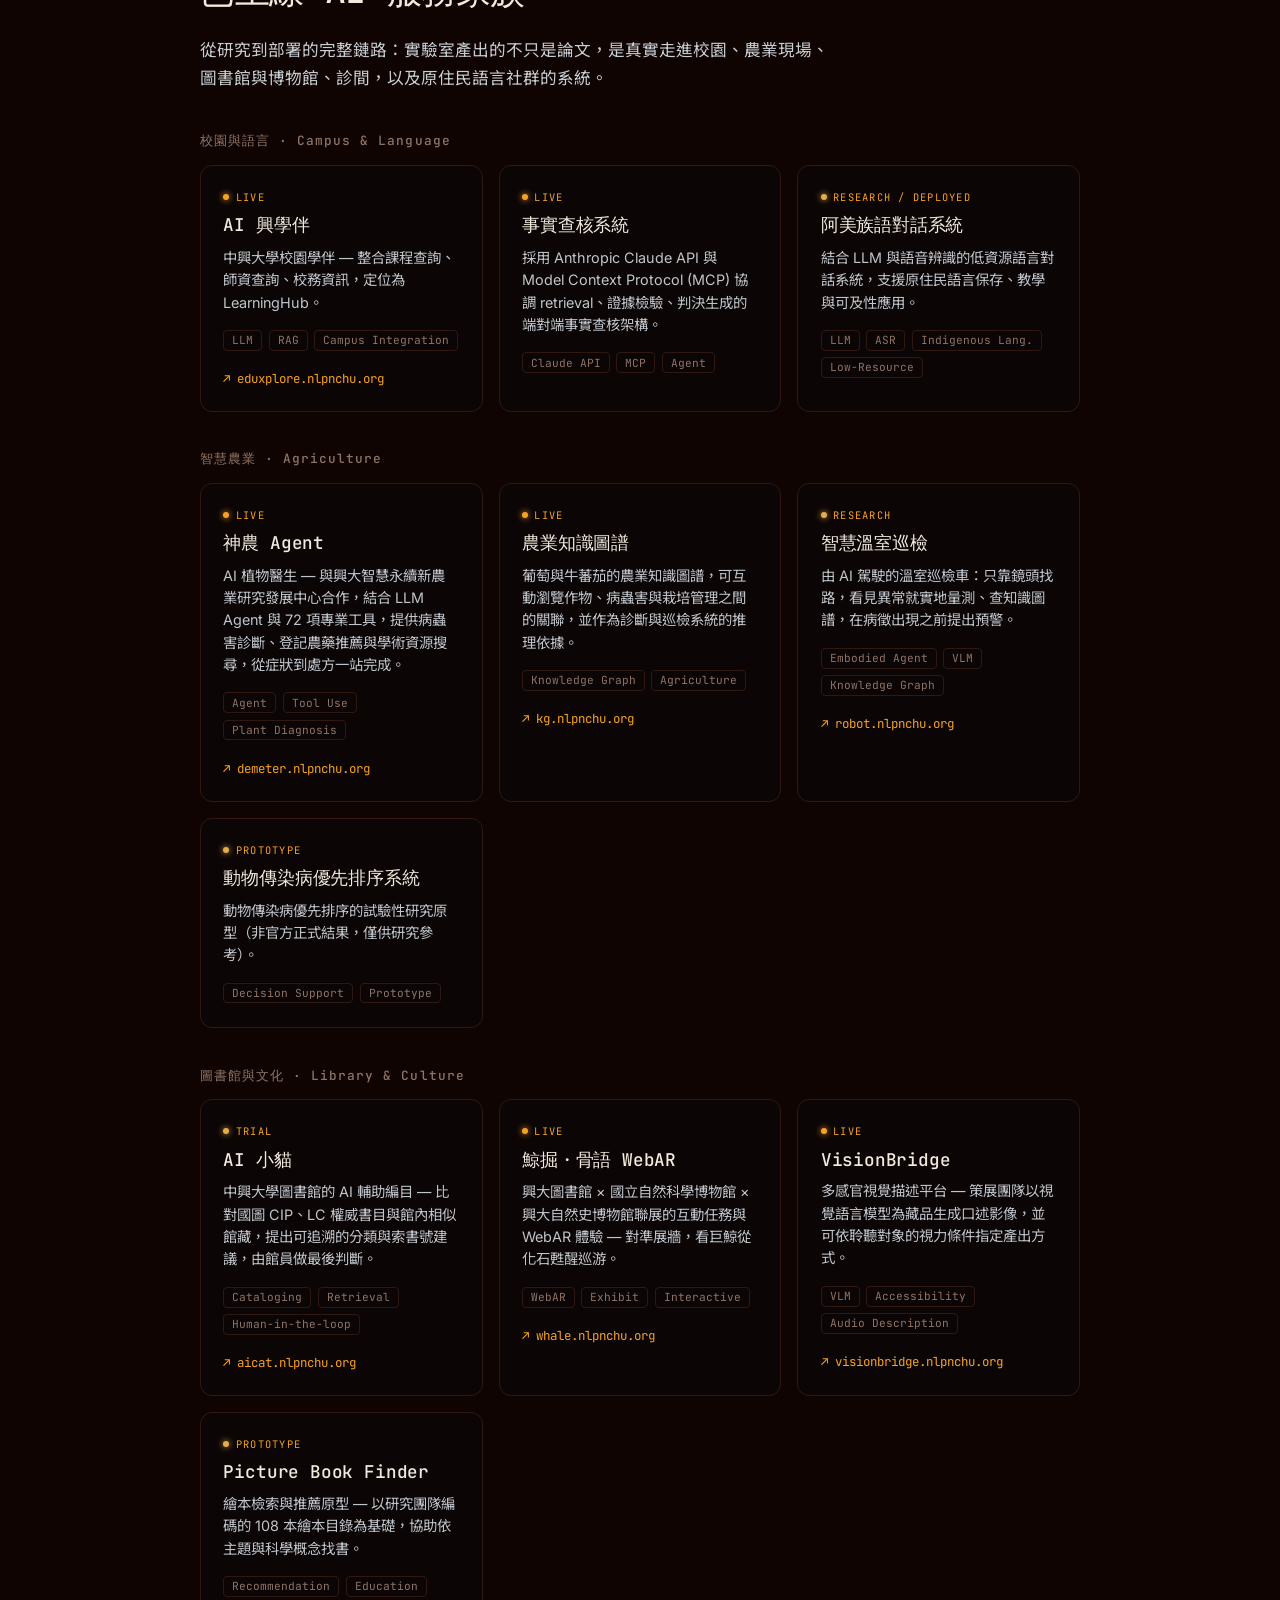
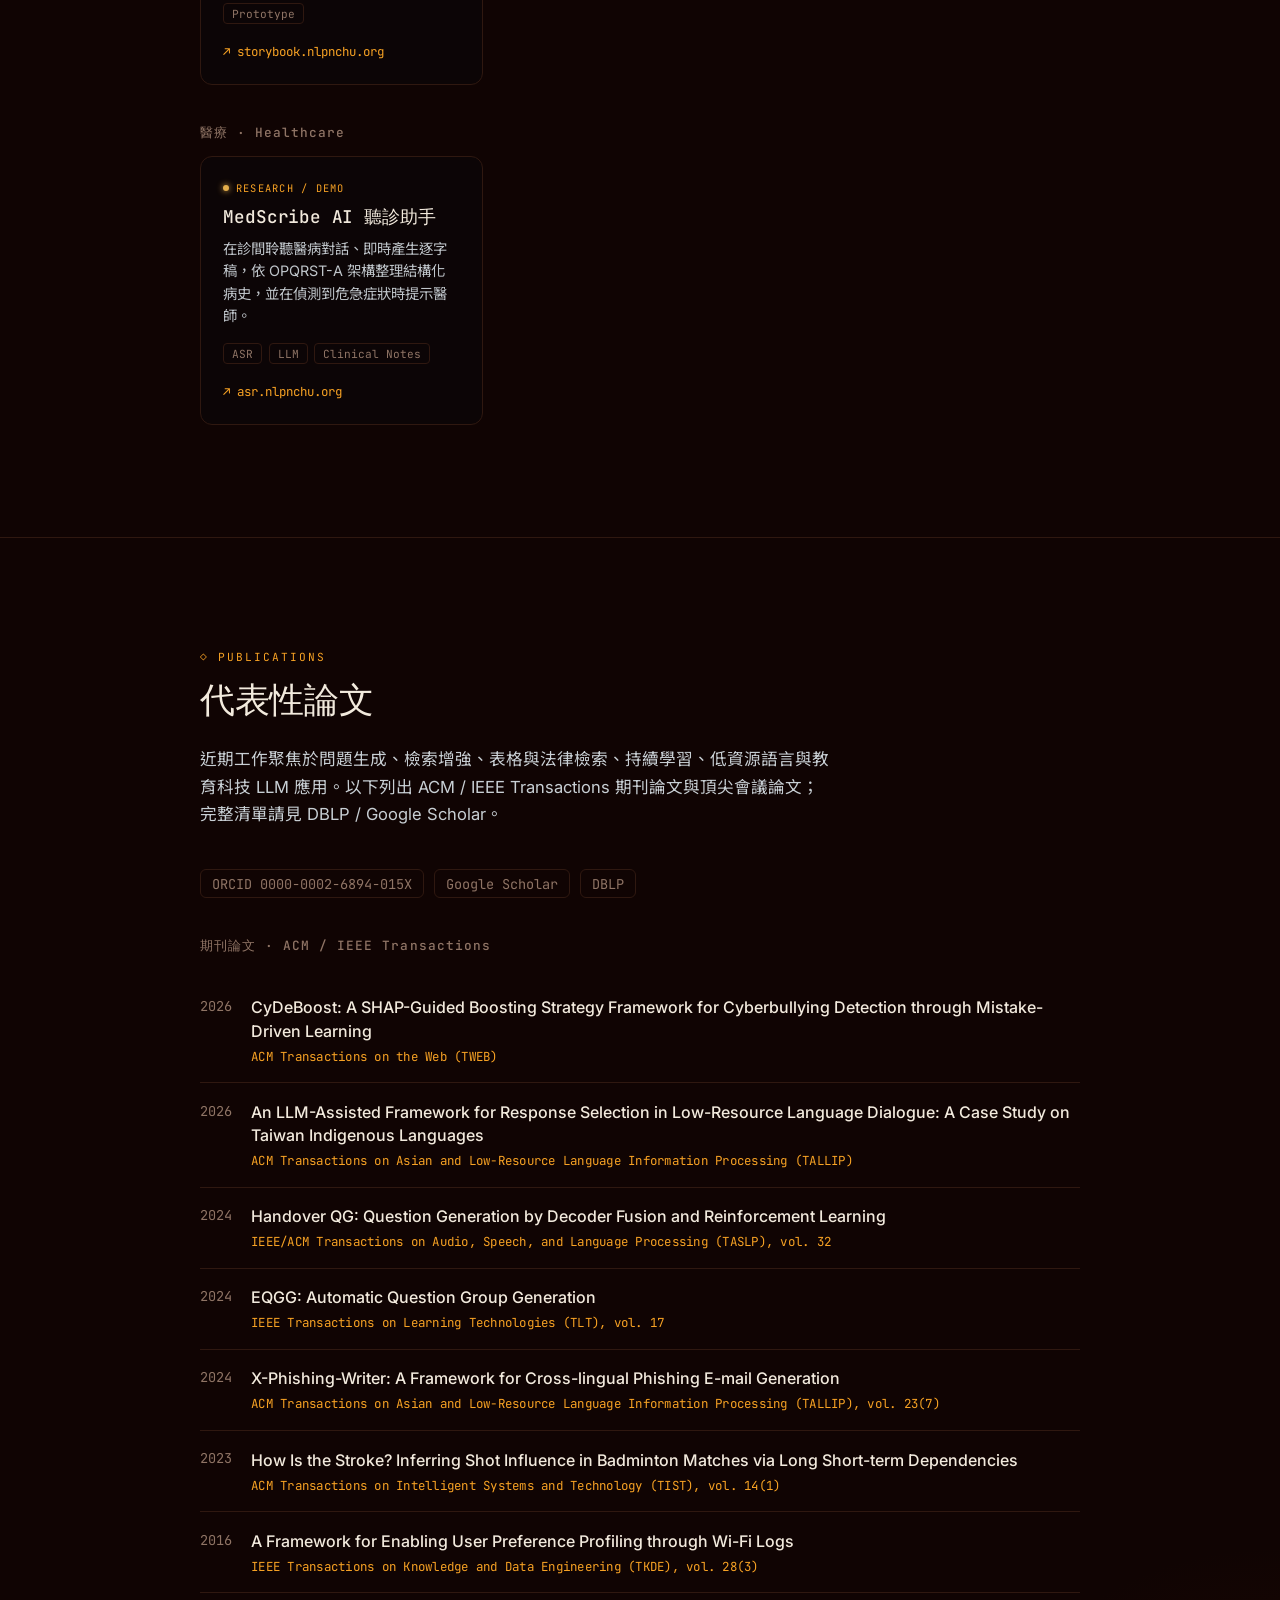
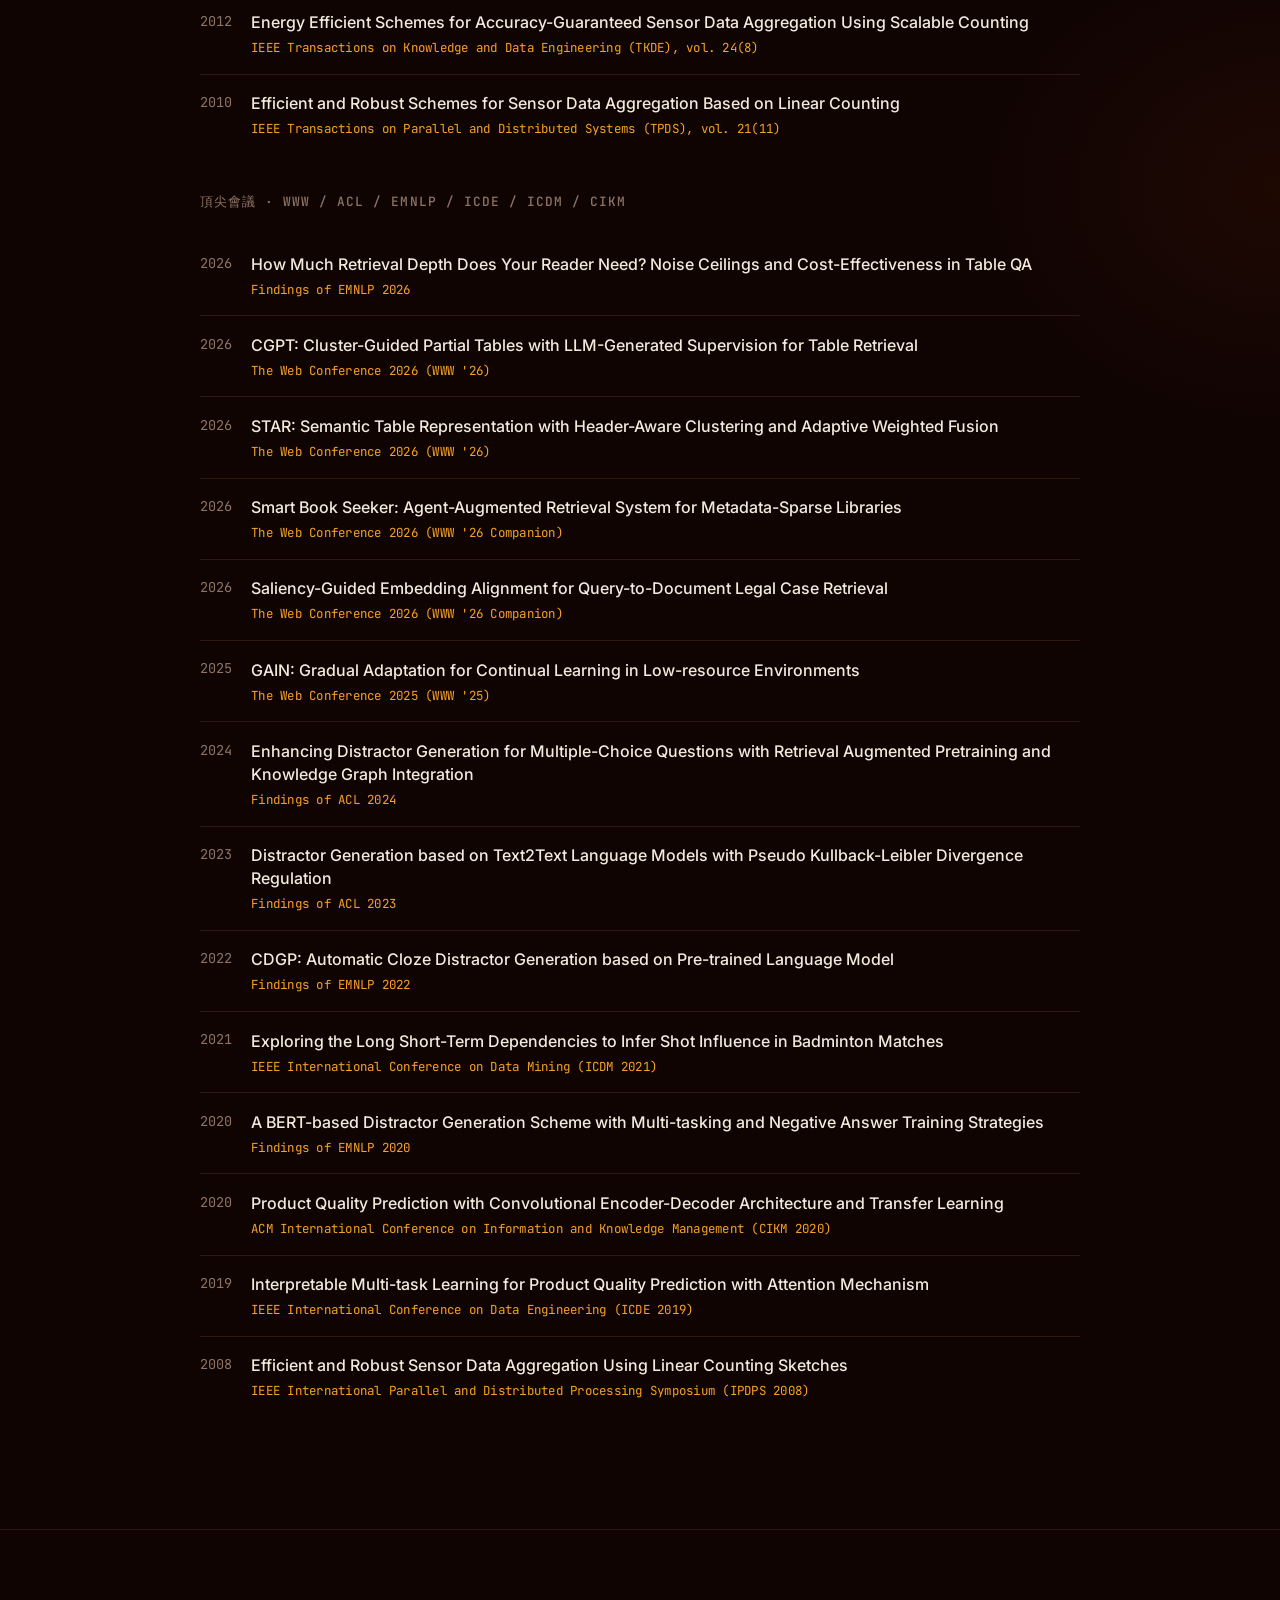
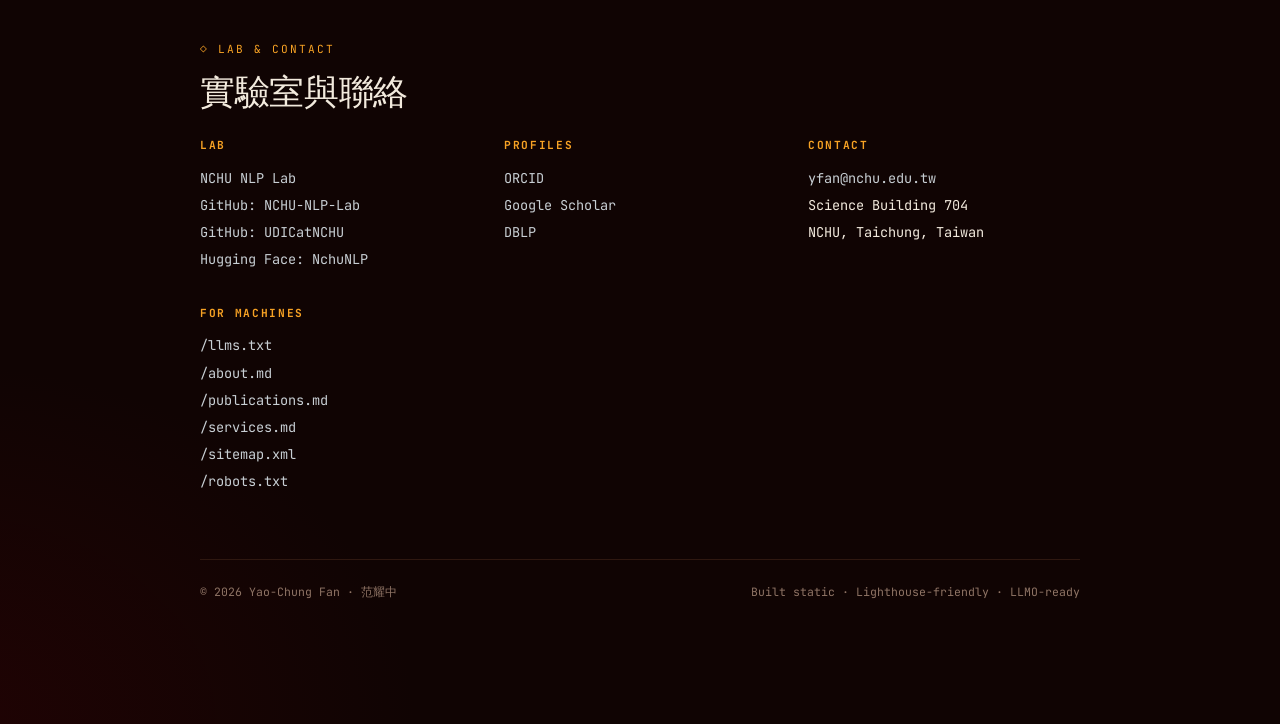
==== commit efafe38a: "feat: reorganize deployed AI services into four domain groups Replace 神農 TAIDE with 神農 Agent, retire" ====
--- a/index.html
+++ b/index.html
@@ -5,7 +5,7 @@
 <meta name="viewport" content="width=device-width,initial-scale=1">
 
 <title>Yao-Chung Fan (范耀中) · 中興大學資工系教授 · NLP Lab 主持人</title>
-<meta name="description" content="Yao-Chung Fan (范耀中) — Full Professor at NCHU CS, Director of the NCHU NLP Lab. Research on Natural Language Generation, Agentic AI, Educational LLMs. Leads deployment of AI 興學伴 (eduxplore), 神農 TAIDE, fact-checking with Claude+MCP, Changhua Christian Hospital consultation, and Amis Indigenous-language dialogue.">
+<meta name="description" content="Yao-Chung Fan (范耀中) — Full Professor at NCHU CS, Director of the NCHU NLP Lab. Research on Natural Language Generation, Agentic AI, Educational LLMs. Leads deployment of AI 興學伴 (eduxplore), 神農 Agent for plant diagnosis, fact-checking with Claude+MCP, library and museum AI (AI 小貓, VisionBridge, WebAR), and Amis Indigenous-language dialogue.">
 <meta name="author" content="Yao-Chung Fan">
 <meta name="robots" content="index, follow, max-image-preview:large">
 <link rel="canonical" href="https://yfan.nlpnchu.org/">
@@ -537,13 +537,12 @@
           "position": 1,
           "item": {
             "@type": "WebApplication",
-            "@id": "https://eduxplore.nlpnchu.org/#app",
+            "@id": "https://yfan.nlpnchu.org/#service-eduxplore",
             "name": "AI 興學伴 (eduxplore)",
-            "alternateName": "NCHU AI Learning Advisor",
+            "alternateName": "AI 興學伴",
             "url": "https://eduxplore.nlpnchu.org/",
             "applicationCategory": "EducationalApplication",
-            "operatingSystem": "Web",
-            "description": "Campus-wide learning advisor integrating NCHU institutional information (course search, faculty lookup, learning resources) into a conversational interface.",
+            "description": "Campus learning advisor integrating NCHU's institutional information (course search, faculty lookup, learning resources) into a conversational interface.",
             "creator": {
               "@id": "https://yfan.nlpnchu.org/#person"
             }
@@ -552,26 +551,13 @@
         {
           "@type": "ListItem",
           "position": 2,
-          "item": {
-            "@type": "SoftwareApplication",
-            "@id": "https://yfan.nlpnchu.org/#service-shennong-taide",
-            "name": "神農 TAIDE",
-            "applicationCategory": "BusinessApplication",
-            "description": "Retrieval-Augmented Generation system built on TAIDE, the Taiwan-developed traditional Chinese LLM.",
-            "creator": {
-              "@id": "https://yfan.nlpnchu.org/#person"
-            }
-          }
-        },
-        {
-          "@type": "ListItem",
-          "position": 3,
           "item": {
             "@type": "SoftwareApplication",
             "@id": "https://yfan.nlpnchu.org/#service-fact-checking",
-            "name": "Fact-Checking System (Claude API + MCP)",
-            "applicationCategory": "BusinessApplication",
-            "description": "End-to-end fact verification system using Anthropic Claude and the Model Context Protocol (MCP) to coordinate retrieval, evidence checking, and verdict generation.",
+            "name": "Fact-Checking System",
+            "alternateName": "事實查核系統",
+            "applicationCategory": "UtilitiesApplication",
+            "description": "End-to-end fact verification system using Claude API and the Model Context Protocol (MCP) to coordinate retrieval, evidence checking, and verdict generation.",
             "creator": {
               "@id": "https://yfan.nlpnchu.org/#person"
             }
@@ -579,28 +565,155 @@
         },
         {
           "@type": "ListItem",
-          "position": 4,
-          "item": {
-            "@type": "SoftwareApplication",
-            "@id": "https://yfan.nlpnchu.org/#service-cch",
-            "name": "Changhua Christian Hospital Consultation System",
-            "alternateName": "彰化基督教醫院諮詢系統",
-            "applicationCategory": "HealthApplication",
-            "description": "Smart Q&A system for hospital visiting rules and policies, deployed in partnership with Changhua Christian Hospital — the lab's flagship cross-institution deployment.",
-            "creator": {
-              "@id": "https://yfan.nlpnchu.org/#person"
-            }
-          }
-        },
-        {
-          "@type": "ListItem",
-          "position": 5,
+          "position": 3,
           "item": {
             "@type": "SoftwareApplication",
             "@id": "https://yfan.nlpnchu.org/#service-amis",
             "name": "Amis (阿美族語) Dialogue System",
-            "applicationCategory": "LifestyleApplication",
-            "description": "LLM + speech-recognition system for Amis, a low-resource Indigenous Taiwanese language. Supports preservation, education, and accessibility.",
+            "alternateName": "阿美族語對話系統",
+            "applicationCategory": "EducationalApplication",
+            "description": "LLM + speech recognition system for Amis, a low-resource Indigenous Taiwanese language, supporting language preservation, education, and accessibility.",
+            "creator": {
+              "@id": "https://yfan.nlpnchu.org/#person"
+            }
+          }
+        },
+        {
+          "@type": "ListItem",
+          "position": 4,
+          "item": {
+            "@type": "WebApplication",
+            "@id": "https://yfan.nlpnchu.org/#service-shennong-agent",
+            "name": "神農 Agent (Demeter)",
+            "alternateName": "神農 Agent",
+            "url": "https://demeter.nlpnchu.org/",
+            "applicationCategory": "UtilitiesApplication",
+            "description": "AI plant doctor built with NCHU's Smart Sustainable New Agriculture Research Center: an LLM agent with 72 domain tools for pest and disease diagnosis, registered-pesticide recommendation, and academic resource search.",
+            "creator": {
+              "@id": "https://yfan.nlpnchu.org/#person"
+            }
+          }
+        },
+        {
+          "@type": "ListItem",
+          "position": 5,
+          "item": {
+            "@type": "WebApplication",
+            "@id": "https://yfan.nlpnchu.org/#service-agri-kg",
+            "name": "Grape & Beefsteak Tomato Agricultural Knowledge Graph",
+            "alternateName": "農業知識圖譜",
+            "url": "https://kg.nlpnchu.org/",
+            "applicationCategory": "UtilitiesApplication",
+            "description": "Interactive agricultural knowledge graph for grape and beefsteak tomato, used as the reasoning backbone for the diagnosis and greenhouse-patrol systems.",
+            "creator": {
+              "@id": "https://yfan.nlpnchu.org/#person"
+            }
+          }
+        },
+        {
+          "@type": "ListItem",
+          "position": 6,
+          "item": {
+            "@type": "WebApplication",
+            "@id": "https://yfan.nlpnchu.org/#service-greenhouse-patrol",
+            "name": "Smart Greenhouse Patrol",
+            "alternateName": "智慧溫室巡檢",
+            "url": "https://robot.nlpnchu.org/",
+            "applicationCategory": "UtilitiesApplication",
+            "description": "An AI-driven greenhouse patrol vehicle that navigates by cameras alone, measures on site, consults the knowledge graph, and raises warnings before disease symptoms appear.",
+            "creator": {
+              "@id": "https://yfan.nlpnchu.org/#person"
+            }
+          }
+        },
+        {
+          "@type": "ListItem",
+          "position": 7,
+          "item": {
+            "@type": "SoftwareApplication",
+            "@id": "https://yfan.nlpnchu.org/#service-animal-disease",
+            "name": "Animal Infectious Disease Prioritization System",
+            "alternateName": "動物傳染病優先排序系統",
+            "applicationCategory": "UtilitiesApplication",
+            "description": "Experimental research prototype for prioritizing animal infectious diseases (not an official result; research reference only).",
+            "creator": {
+              "@id": "https://yfan.nlpnchu.org/#person"
+            }
+          }
+        },
+        {
+          "@type": "ListItem",
+          "position": 8,
+          "item": {
+            "@type": "WebApplication",
+            "@id": "https://yfan.nlpnchu.org/#service-aicat",
+            "name": "AI 小貓 (AI-assisted Cataloging)",
+            "alternateName": "AI 小貓",
+            "url": "https://aicat.nlpnchu.org/",
+            "applicationCategory": "UtilitiesApplication",
+            "description": "AI-assisted cataloging for the NCHU Library: matches NCL CIP, Library of Congress authority records, and similar local holdings to propose traceable classification and call-number suggestions, with librarians making the final decision.",
+            "creator": {
+              "@id": "https://yfan.nlpnchu.org/#person"
+            }
+          }
+        },
+        {
+          "@type": "ListItem",
+          "position": 9,
+          "item": {
+            "@type": "WebApplication",
+            "@id": "https://yfan.nlpnchu.org/#service-whale-ar",
+            "name": "Giant Unearthed (鯨掘・骨語) WebAR Exhibit",
+            "alternateName": "鯨掘・骨語 WebAR",
+            "url": "https://whale.nlpnchu.org/",
+            "applicationCategory": "EntertainmentApplication",
+            "description": "Interactive missions and a WebAR experience for the joint exhibition by the NCHU Library, the National Museum of Natural Science, and the NCHU Museum of Natural History.",
+            "creator": {
+              "@id": "https://yfan.nlpnchu.org/#person"
+            }
+          }
+        },
+        {
+          "@type": "ListItem",
+          "position": 10,
+          "item": {
+            "@type": "WebApplication",
+            "@id": "https://yfan.nlpnchu.org/#service-visionbridge",
+            "name": "VisionBridge",
+            "url": "https://visionbridge.nlpnchu.org/",
+            "applicationCategory": "UtilitiesApplication",
+            "description": "Multisensory visual description platform: curators use vision-language models to generate audio descriptions of artworks, conditioned on the intended listener.",
+            "creator": {
+              "@id": "https://yfan.nlpnchu.org/#person"
+            }
+          }
+        },
+        {
+          "@type": "ListItem",
+          "position": 11,
+          "item": {
+            "@type": "WebApplication",
+            "@id": "https://yfan.nlpnchu.org/#service-picture-book-finder",
+            "name": "Picture Book Finder",
+            "url": "https://storybook.nlpnchu.org/",
+            "applicationCategory": "EducationalApplication",
+            "description": "Picture-book search and recommendation prototype built on a research team's moderated, coded catalogue of 108 books.",
+            "creator": {
+              "@id": "https://yfan.nlpnchu.org/#person"
+            }
+          }
+        },
+        {
+          "@type": "ListItem",
+          "position": 12,
+          "item": {
+            "@type": "WebApplication",
+            "@id": "https://yfan.nlpnchu.org/#service-medscribe",
+            "name": "MedScribe",
+            "alternateName": "MedScribe AI 聽診助手",
+            "url": "https://asr.nlpnchu.org/",
+            "applicationCategory": "MedicalApplication",
+            "description": "Ambient clinical scribe: transcribes doctor-patient conversations in real time, organizes a structured history following OPQRST-A, and alerts the physician to red-flag symptoms.",
             "creator": {
               "@id": "https://yfan.nlpnchu.org/#person"
             }
@@ -910,10 +1023,11 @@
   /* ---------- SERVICES ---------- */
   .services-grid {
     display: grid;
-    grid-template-columns: repeat(auto-fit, minmax(280px, 1fr));
+    grid-template-columns: repeat(auto-fill, minmax(280px, 1fr));
     gap: 1rem;
     margin-top: 1.5rem;
   }
+  .pub-group + .services-grid { margin-top: 0.9rem; }
   .service-card {
     border: 1px solid var(--border);
     border-radius: 12px;
@@ -1184,9 +1298,10 @@
       <p class="section-label">Deployed Services</p>
       <h2 id="services-h">已上線 AI 服務家族</h2>
       <p class="lead">
-        從研究到部署的完整鏈路：實驗室產出的不只是論文，是真實服務全校學生、合作醫院與原住民語言社群的系統。
+        從研究到部署的完整鏈路：實驗室產出的不只是論文，是真實走進校園、農業現場、圖書館與博物館、診間，以及原住民語言社群的系統。
       </p>
 
+      <p class="pub-group">校園與語言 · Campus & Language</p>
       <div class="services-grid">
 
         <article class="service-card" id="service-eduxplore">
@@ -1201,16 +1316,6 @@
           <a class="external" href="https://eduxplore.nlpnchu.org/" target="_blank" rel="noopener">eduxplore.nlpnchu.org</a>
         </article>
 
-        <article class="service-card" id="service-shennong-taide">
-          <span class="status">Live</span>
-          <h3>神農 TAIDE</h3>
-          <p class="desc">基於 TAIDE（台灣本土 LLM）的 Retrieval-Augmented Generation 架構。</p>
-          <div class="stack">
-            <span class="tag">TAIDE</span>
-            <span class="tag">RAG</span>
-          </div>
-        </article>
-
         <article class="service-card" id="service-fact-checking">
           <span class="status">Live</span>
           <h3>事實查核系統</h3>
@@ -1219,18 +1324,6 @@
             <span class="tag">Claude API</span>
             <span class="tag">MCP</span>
             <span class="tag">Agent</span>
-          </div>
-        </article>
-
-        <article class="service-card flagship" id="service-cch">
-          <p class="flagship-tag">Cross-institution Flagship</p>
-          <span class="status">Live</span>
-          <h3>彰化基督教醫院諮詢系統</h3>
-          <p class="desc">與彰化基督教醫院合作部署的入館規則智慧問答系統 — 實驗室從校內走向跨機構落地的代表作。</p>
-          <div class="stack">
-            <span class="tag">Healthcare</span>
-            <span class="tag">RAG</span>
-            <span class="tag">Cross-Institution</span>
           </div>
         </article>
 
@@ -1247,6 +1340,126 @@
         </article>
 
       </div>
+
+      <p class="pub-group">智慧農業 · Agriculture</p>
+      <div class="services-grid">
+
+        <article class="service-card" id="service-shennong-agent">
+          <span class="status">Live</span>
+          <h3>神農 Agent</h3>
+          <p class="desc">AI 植物醫生 — 與興大智慧永續新農業研究發展中心合作，結合 LLM Agent 與 72 項專業工具，提供病蟲害診斷、登記農藥推薦與學術資源搜尋，從症狀到處方一站完成。</p>
+          <div class="stack">
+            <span class="tag">Agent</span>
+            <span class="tag">Tool Use</span>
+            <span class="tag">Plant Diagnosis</span>
+          </div>
+          <a class="external" href="https://demeter.nlpnchu.org/" target="_blank" rel="noopener">demeter.nlpnchu.org</a>
+        </article>
+
+        <article class="service-card" id="service-agri-kg">
+          <span class="status">Live</span>
+          <h3>農業知識圖譜</h3>
+          <p class="desc">葡萄與牛蕃茄的農業知識圖譜，可互動瀏覽作物、病蟲害與栽培管理之間的關聯，並作為診斷與巡檢系統的推理依據。</p>
+          <div class="stack">
+            <span class="tag">Knowledge Graph</span>
+            <span class="tag">Agriculture</span>
+          </div>
+          <a class="external" href="https://kg.nlpnchu.org/" target="_blank" rel="noopener">kg.nlpnchu.org</a>
+        </article>
+
+        <article class="service-card" id="service-greenhouse-patrol">
+          <span class="status research">Research</span>
+          <h3>智慧溫室巡檢</h3>
+          <p class="desc">由 AI 駕駛的溫室巡檢車：只靠鏡頭找路，看見異常就實地量測、查知識圖譜，在病徵出現之前提出預警。</p>
+          <div class="stack">
+            <span class="tag">Embodied Agent</span>
+            <span class="tag">VLM</span>
+            <span class="tag">Knowledge Graph</span>
+          </div>
+          <a class="external" href="https://robot.nlpnchu.org/" target="_blank" rel="noopener">robot.nlpnchu.org</a>
+        </article>
+
+        <article class="service-card" id="service-animal-disease">
+          <span class="status research">Prototype</span>
+          <h3>動物傳染病優先排序系統</h3>
+          <p class="desc">動物傳染病優先排序的試驗性研究原型（非官方正式結果，僅供研究參考）。</p>
+          <div class="stack">
+            <span class="tag">Decision Support</span>
+            <span class="tag">Prototype</span>
+          </div>
+        </article>
+
+      </div>
+
+      <p class="pub-group">圖書館與文化 · Library & Culture</p>
+      <div class="services-grid">
+
+        <article class="service-card" id="service-aicat">
+          <span class="status research">Trial</span>
+          <h3>AI 小貓</h3>
+          <p class="desc">中興大學圖書館的 AI 輔助編目 — 比對國圖 CIP、LC 權威書目與館內相似館藏，提出可追溯的分類與索書號建議，由館員做最後判斷。</p>
+          <div class="stack">
+            <span class="tag">Cataloging</span>
+            <span class="tag">Retrieval</span>
+            <span class="tag">Human-in-the-loop</span>
+          </div>
+          <a class="external" href="https://aicat.nlpnchu.org/" target="_blank" rel="noopener">aicat.nlpnchu.org</a>
+        </article>
+
+        <article class="service-card" id="service-whale-ar">
+          <span class="status">Live</span>
+          <h3>鯨掘・骨語 WebAR</h3>
+          <p class="desc">興大圖書館 × 國立自然科學博物館 × 興大自然史博物館聯展的互動任務與 WebAR 體驗 — 對準展牆，看巨鯨從化石甦醒巡游。</p>
+          <div class="stack">
+            <span class="tag">WebAR</span>
+            <span class="tag">Exhibit</span>
+            <span class="tag">Interactive</span>
+          </div>
+          <a class="external" href="https://whale.nlpnchu.org/" target="_blank" rel="noopener">whale.nlpnchu.org</a>
+        </article>
+
+        <article class="service-card" id="service-visionbridge">
+          <span class="status">Live</span>
+          <h3>VisionBridge</h3>
+          <p class="desc">多感官視覺描述平台 — 策展團隊以視覺語言模型為藏品生成口述影像，並可依聆聽對象的視力條件指定產出方式。</p>
+          <div class="stack">
+            <span class="tag">VLM</span>
+            <span class="tag">Accessibility</span>
+            <span class="tag">Audio Description</span>
+          </div>
+          <a class="external" href="https://visionbridge.nlpnchu.org/" target="_blank" rel="noopener">visionbridge.nlpnchu.org</a>
+        </article>
+
+        <article class="service-card" id="service-picture-book-finder">
+          <span class="status research">Prototype</span>
+          <h3>Picture Book Finder</h3>
+          <p class="desc">繪本檢索與推薦原型 — 以研究團隊編碼的 108 本繪本目錄為基礎，協助依主題與科學概念找書。</p>
+          <div class="stack">
+            <span class="tag">Recommendation</span>
+            <span class="tag">Education</span>
+            <span class="tag">Prototype</span>
+          </div>
+          <a class="external" href="https://storybook.nlpnchu.org/" target="_blank" rel="noopener">storybook.nlpnchu.org</a>
+        </article>
+
+      </div>
+
+      <p class="pub-group">醫療 · Healthcare</p>
+      <div class="services-grid">
+
+        <article class="service-card" id="service-medscribe">
+          <span class="status research">Research / Demo</span>
+          <h3>MedScribe AI 聽診助手</h3>
+          <p class="desc">在診間聆聽醫病對話、即時產生逐字稿，依 OPQRST-A 架構整理結構化病史，並在偵測到危急症狀時提示醫師。</p>
+          <div class="stack">
+            <span class="tag">ASR</span>
+            <span class="tag">LLM</span>
+            <span class="tag">Clinical Notes</span>
+          </div>
+          <a class="external" href="https://asr.nlpnchu.org/" target="_blank" rel="noopener">asr.nlpnchu.org</a>
+        </article>
+
+      </div>
     </div>
   </section>
 
@@ -1256,7 +1469,7 @@
       <p class="section-label">Publications</p>
       <h2 id="publications-h">代表性論文</h2>
       <p class="lead">
-        近期工作聚焦於問題生成、檢索增強、表格與法律檢索、持續學習、低資源語言與教育科技 LLM 應用。以下列出 ACM / IEEE Transactions 期刊論文與頂尖會議論文;完整清單請見 DBLP / Google Scholar。
+        近期工作聚焦於問題生成、檢索增強、表格與法律檢索、持續學習、低資源語言與教育科技 LLM 應用。以下列出 ACM / IEEE Transactions 期刊論文與頂尖會議論文；完整清單請見 DBLP / Google Scholar。
       </p>
 
       <div class="profile-links">
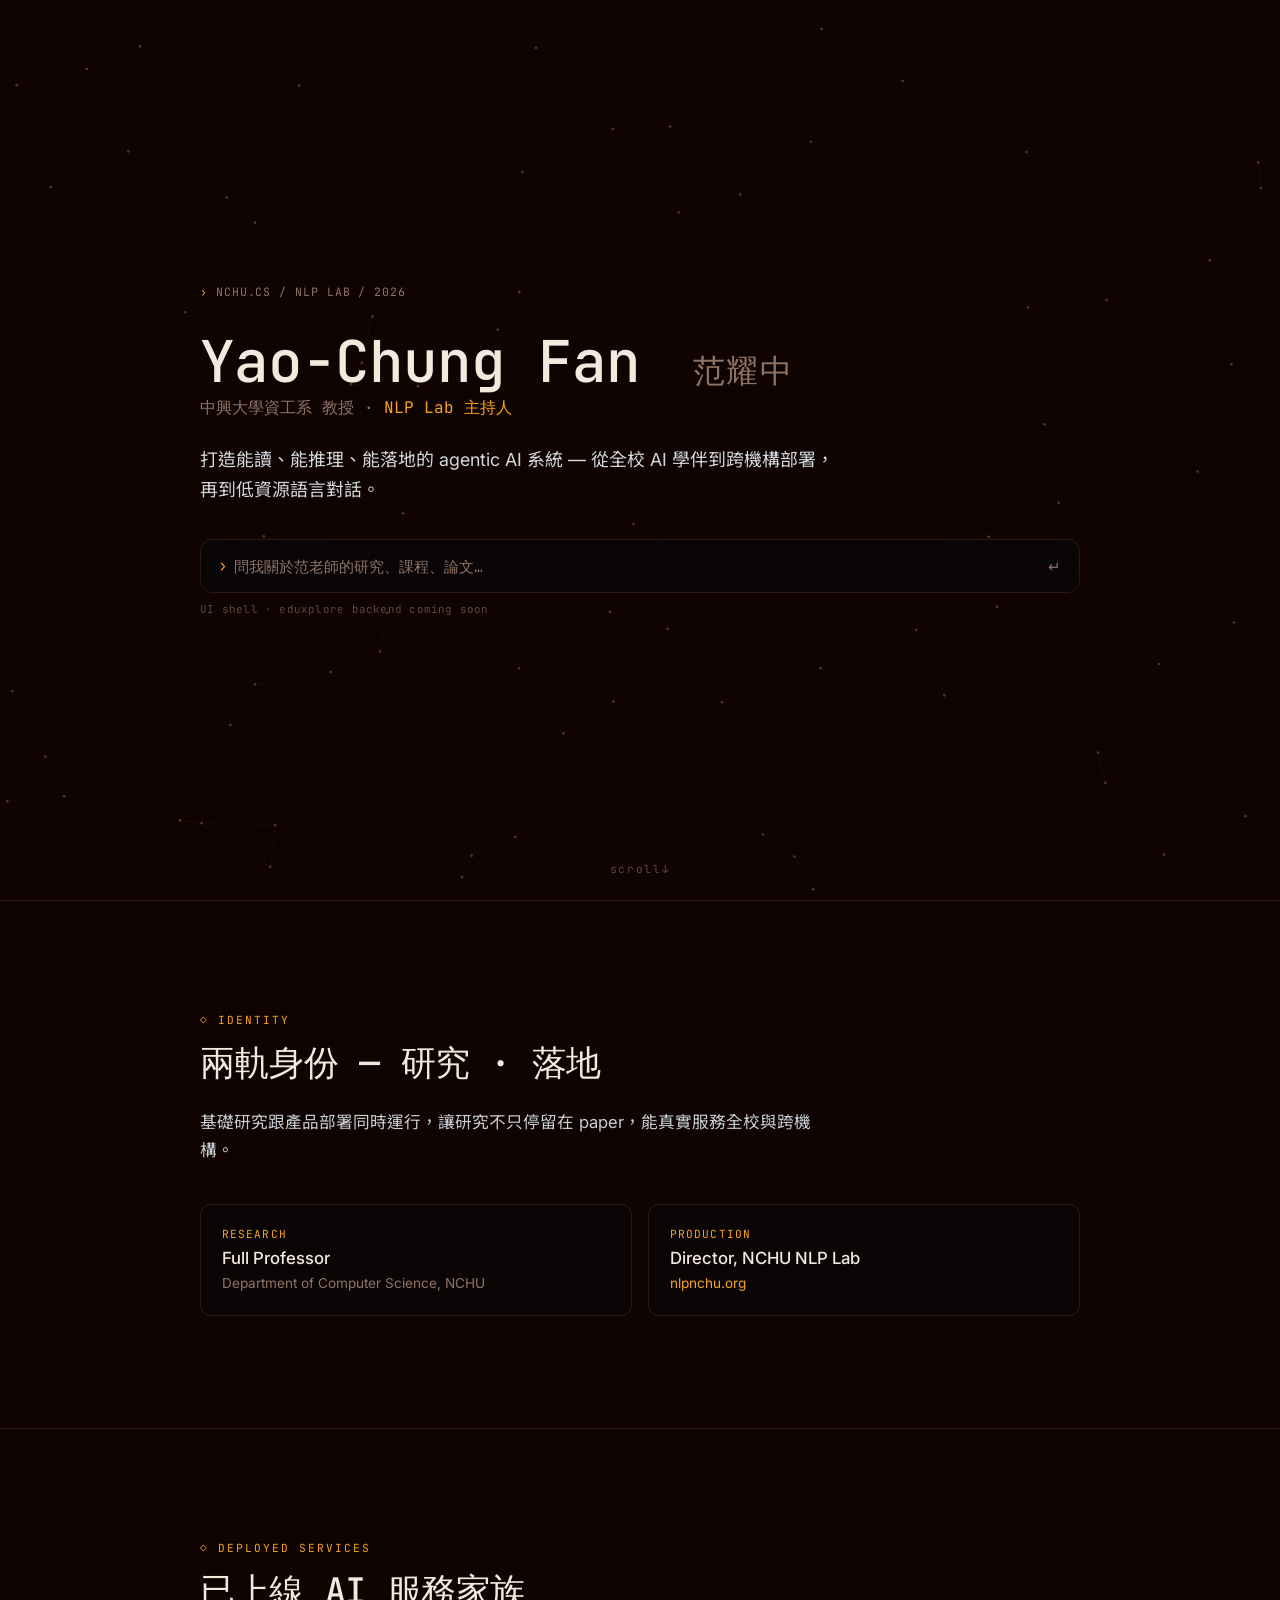
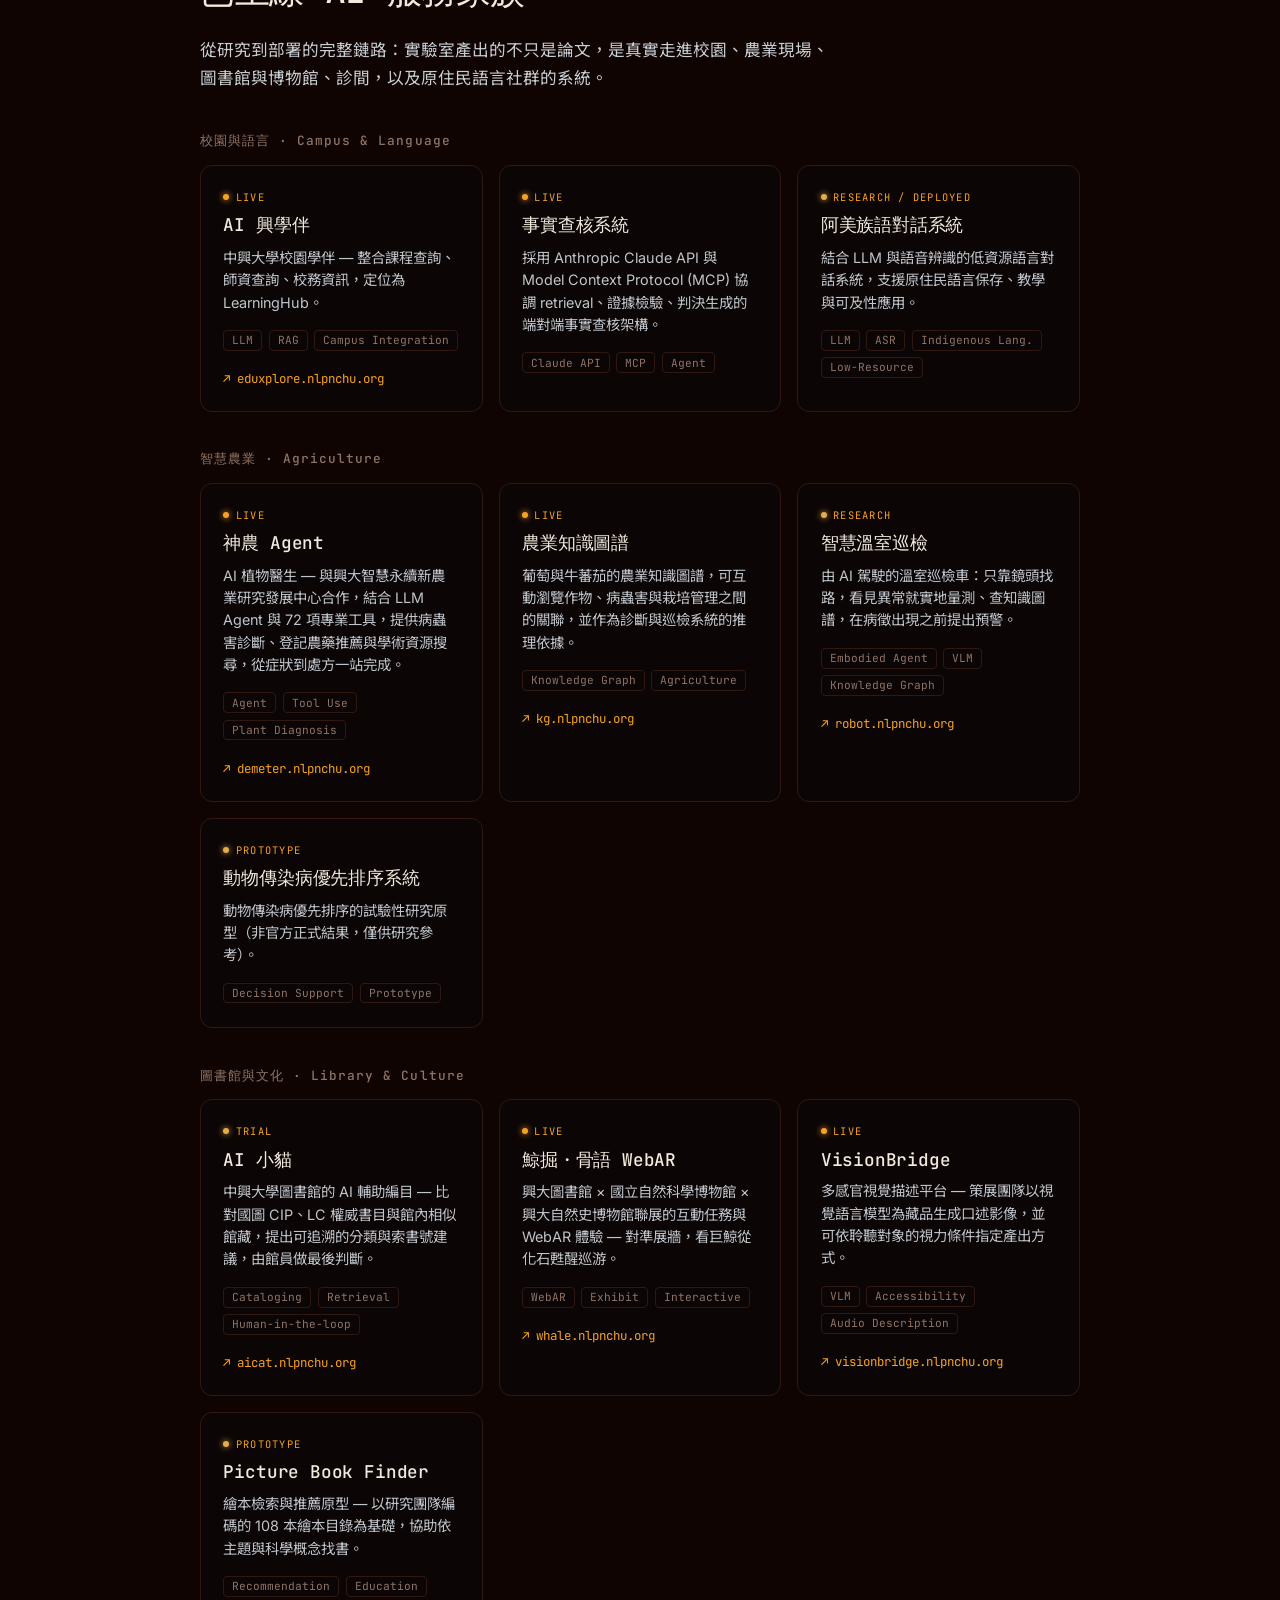
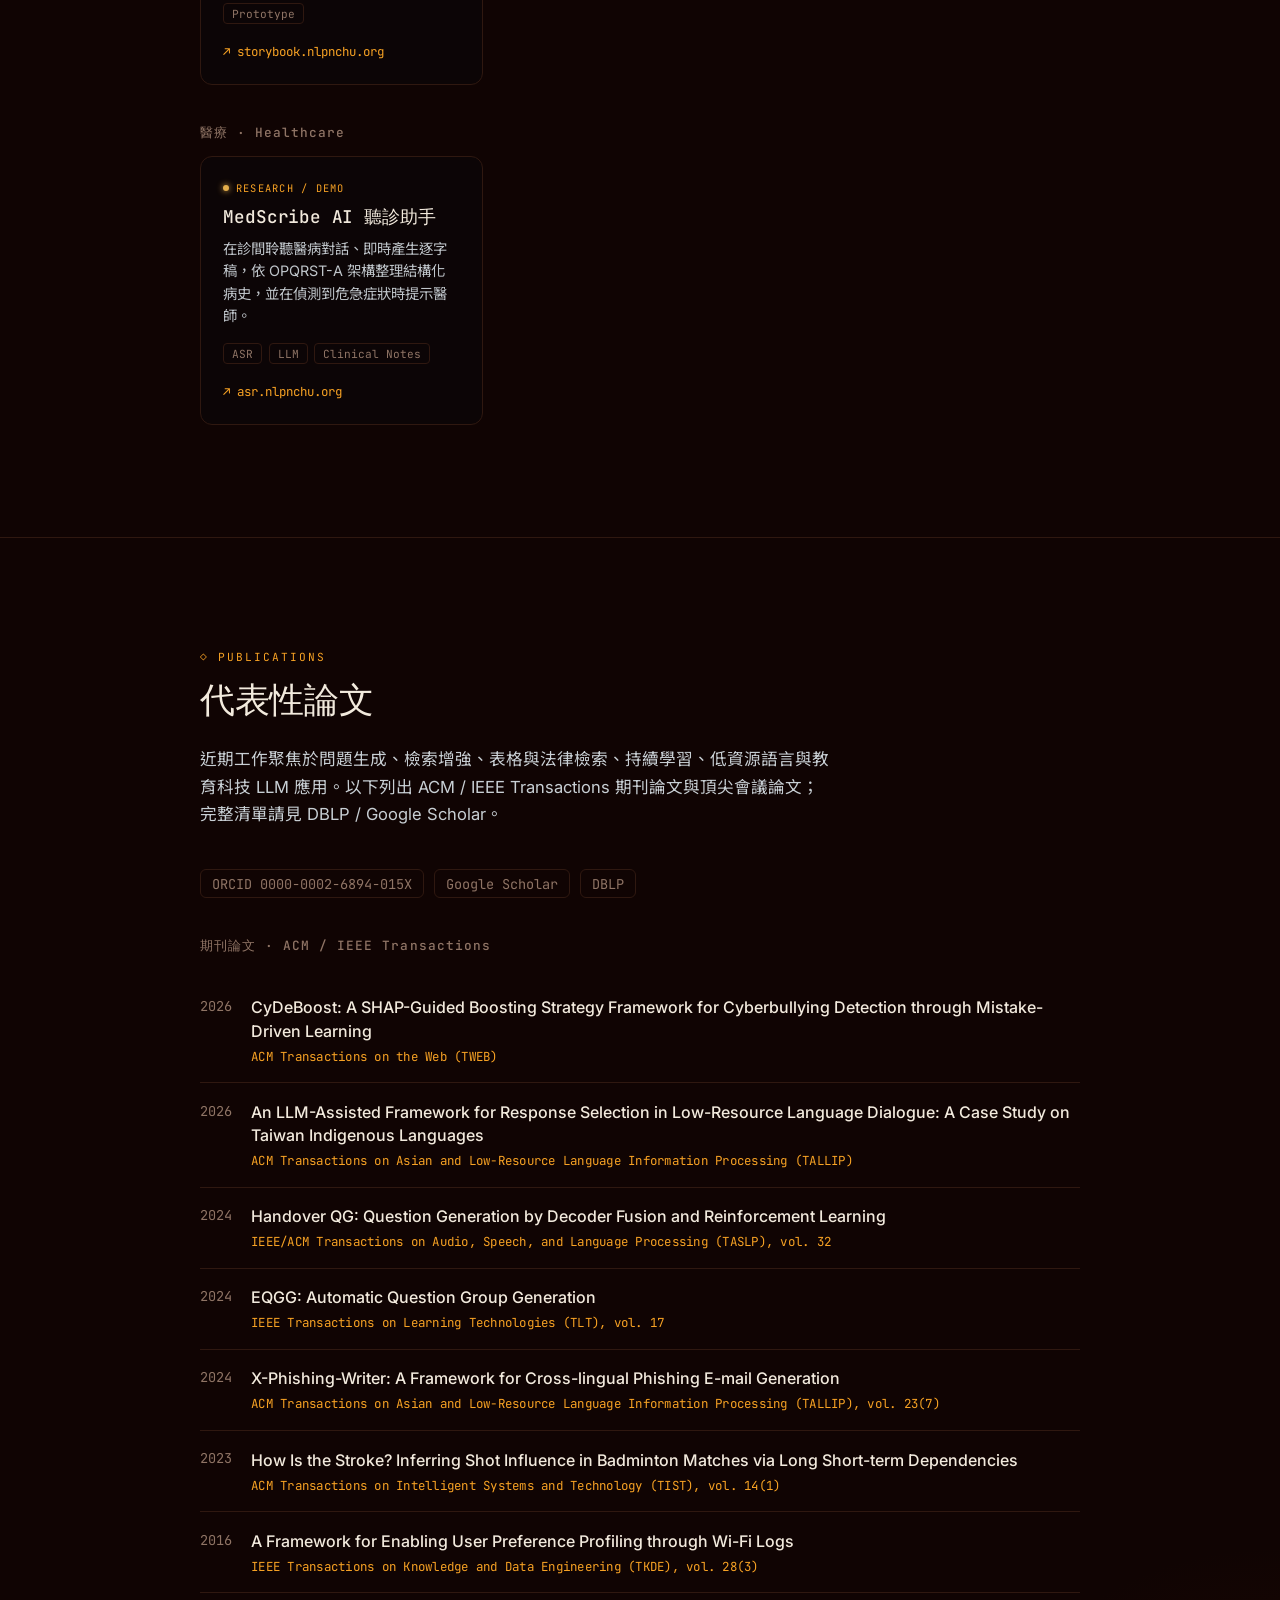
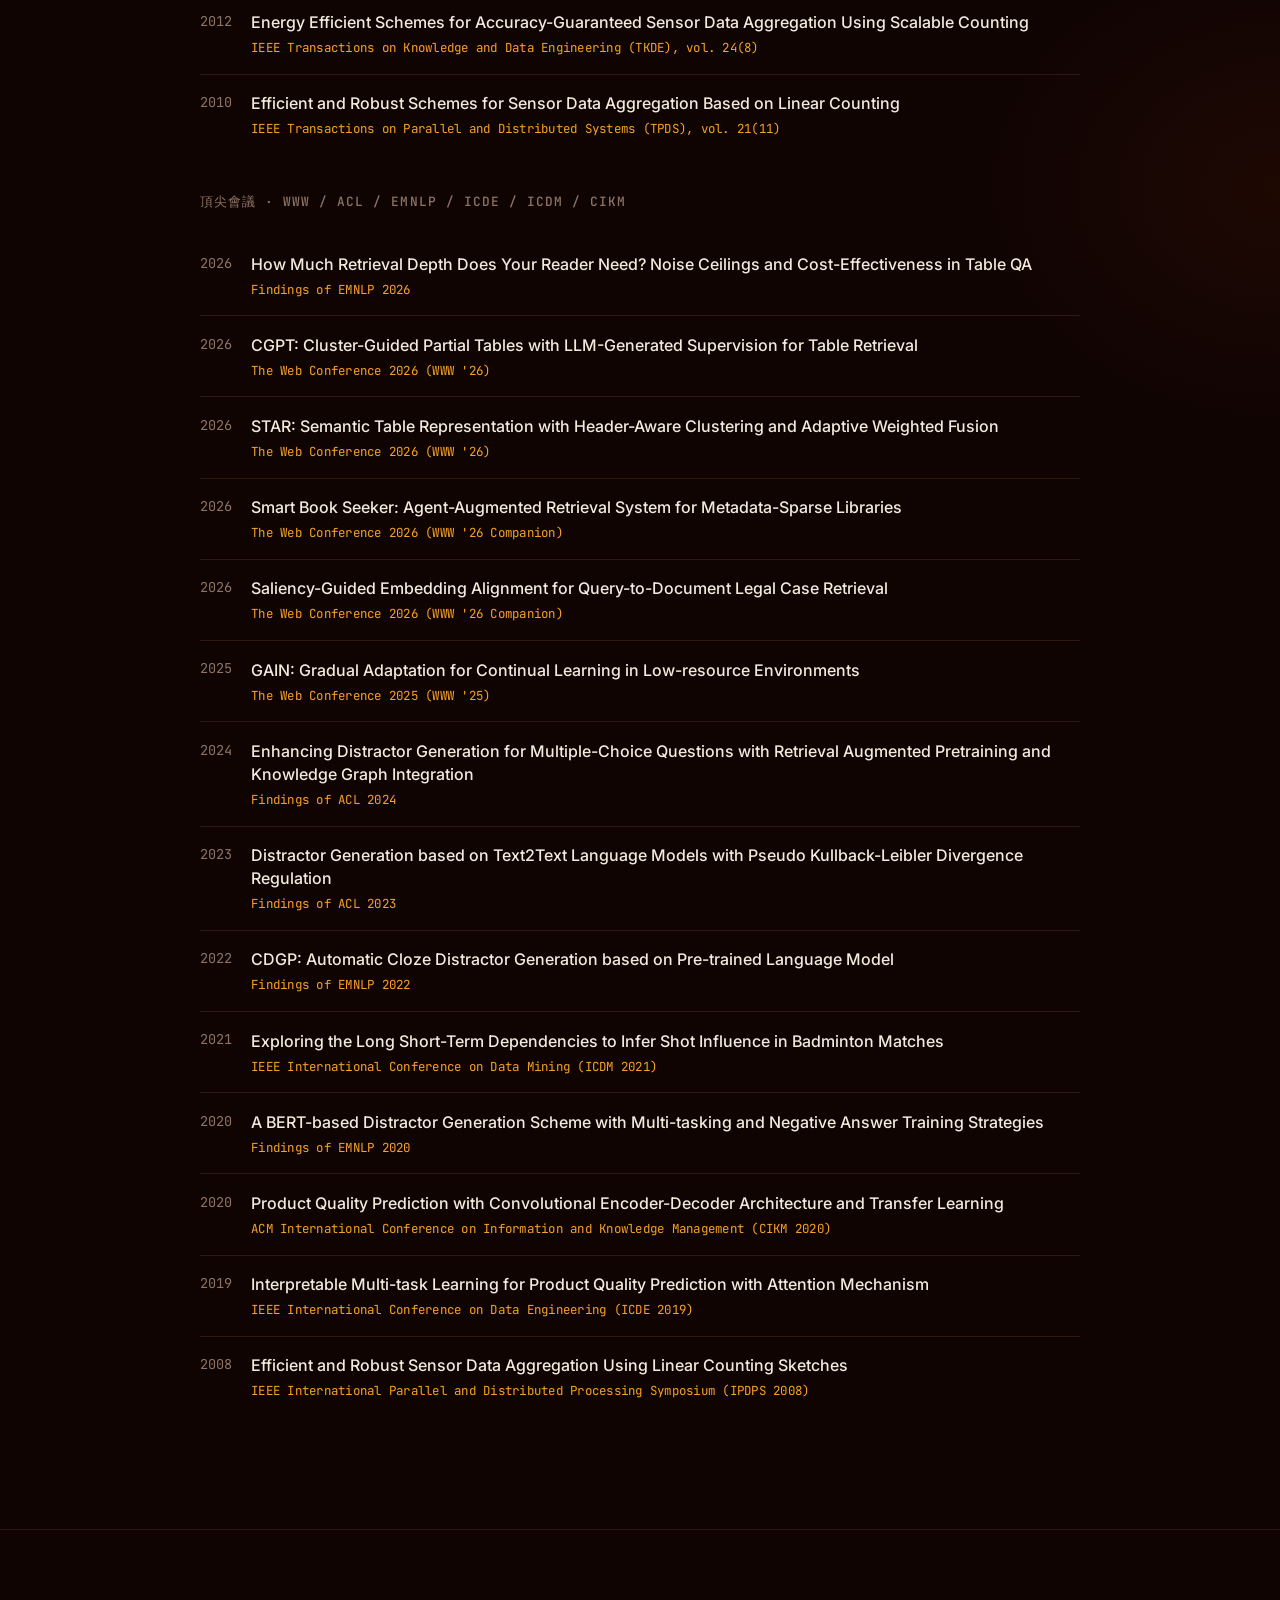
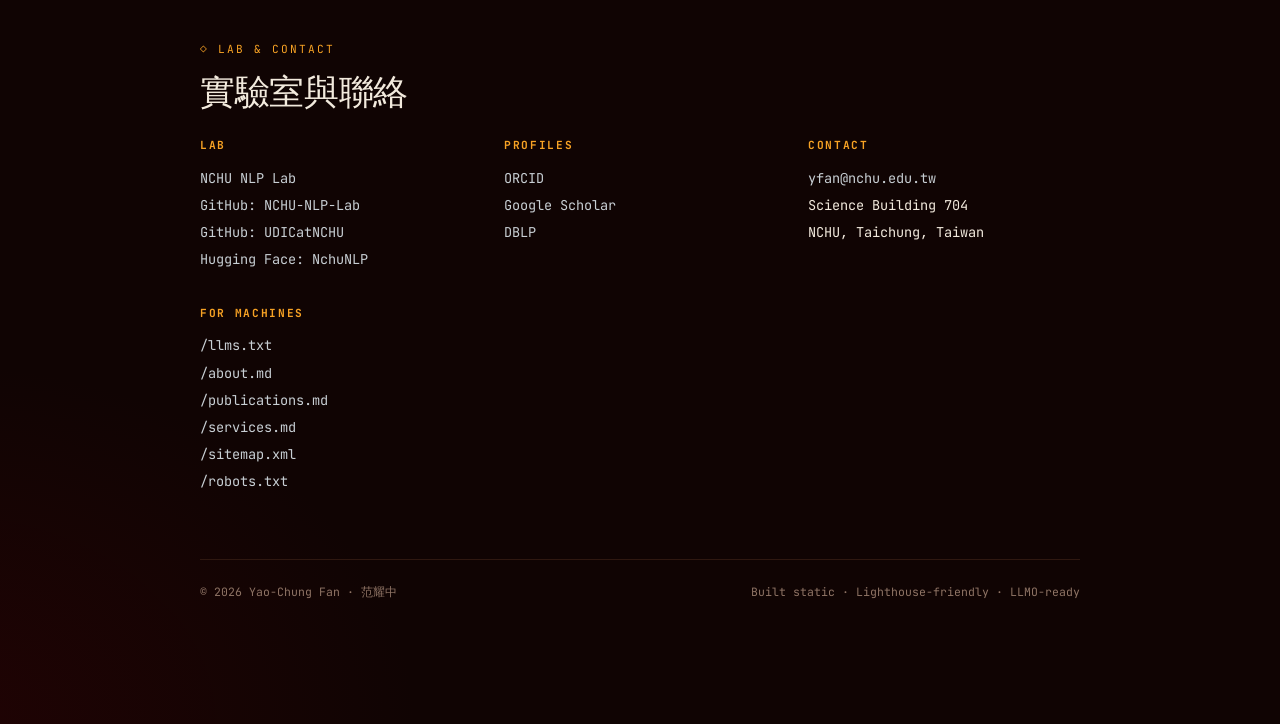
==== commit 1d44d114: "fix: prevent duplicate chat submissions Guard the chat form with an in-flight flag, disable the send" ====
--- a/index.html
+++ b/index.html
@@ -1867,14 +1867,36 @@
       }
     }
 
+    const sendBtn = form.querySelector('button[type="submit"]');
+    let busy = false;          // one request in flight at a time
+    let composing = false;     // IME (注音 / 拼音) candidate window open
+    let composedAt = 0;        // Safari fires compositionend BEFORE the Enter keydown
+
+    input.addEventListener('compositionstart', () => { composing = true; });
+    input.addEventListener('compositionend', () => { composing = false; composedAt = Date.now(); });
+    // Enter that only confirms an IME candidate must not submit the form.
+    input.addEventListener('keydown', (e) => {
+      if (e.key !== 'Enter') return;
+      const imeEnter = e.isComposing || composing || e.keyCode === 229 || Date.now() - composedAt < 100;
+      if (imeEnter || busy) e.preventDefault();
+    });
+
     form.addEventListener('submit', async (e) => {
       e.preventDefault();
+      if (busy) return;
       const q = input.value.trim();
       if (!q) return;
+      busy = true;
+      sendBtn.disabled = true;
       out.hidden = false;
-      out.innerHTML = `<span class="q">${escapeHtml(q)}</span><span class="a" id="answer"></span>`;
+      out.innerHTML = `<span class="q">${escapeHtml(q)}</span><span class="a caret" id="answer"></span>`;
       const ans = document.getElementById('answer');
-      await realReply(ans, q);
+      try {
+        await realReply(ans, q);
+      } finally {
+        busy = false;
+        sendBtn.disabled = false;
+      }
     });
   }
 
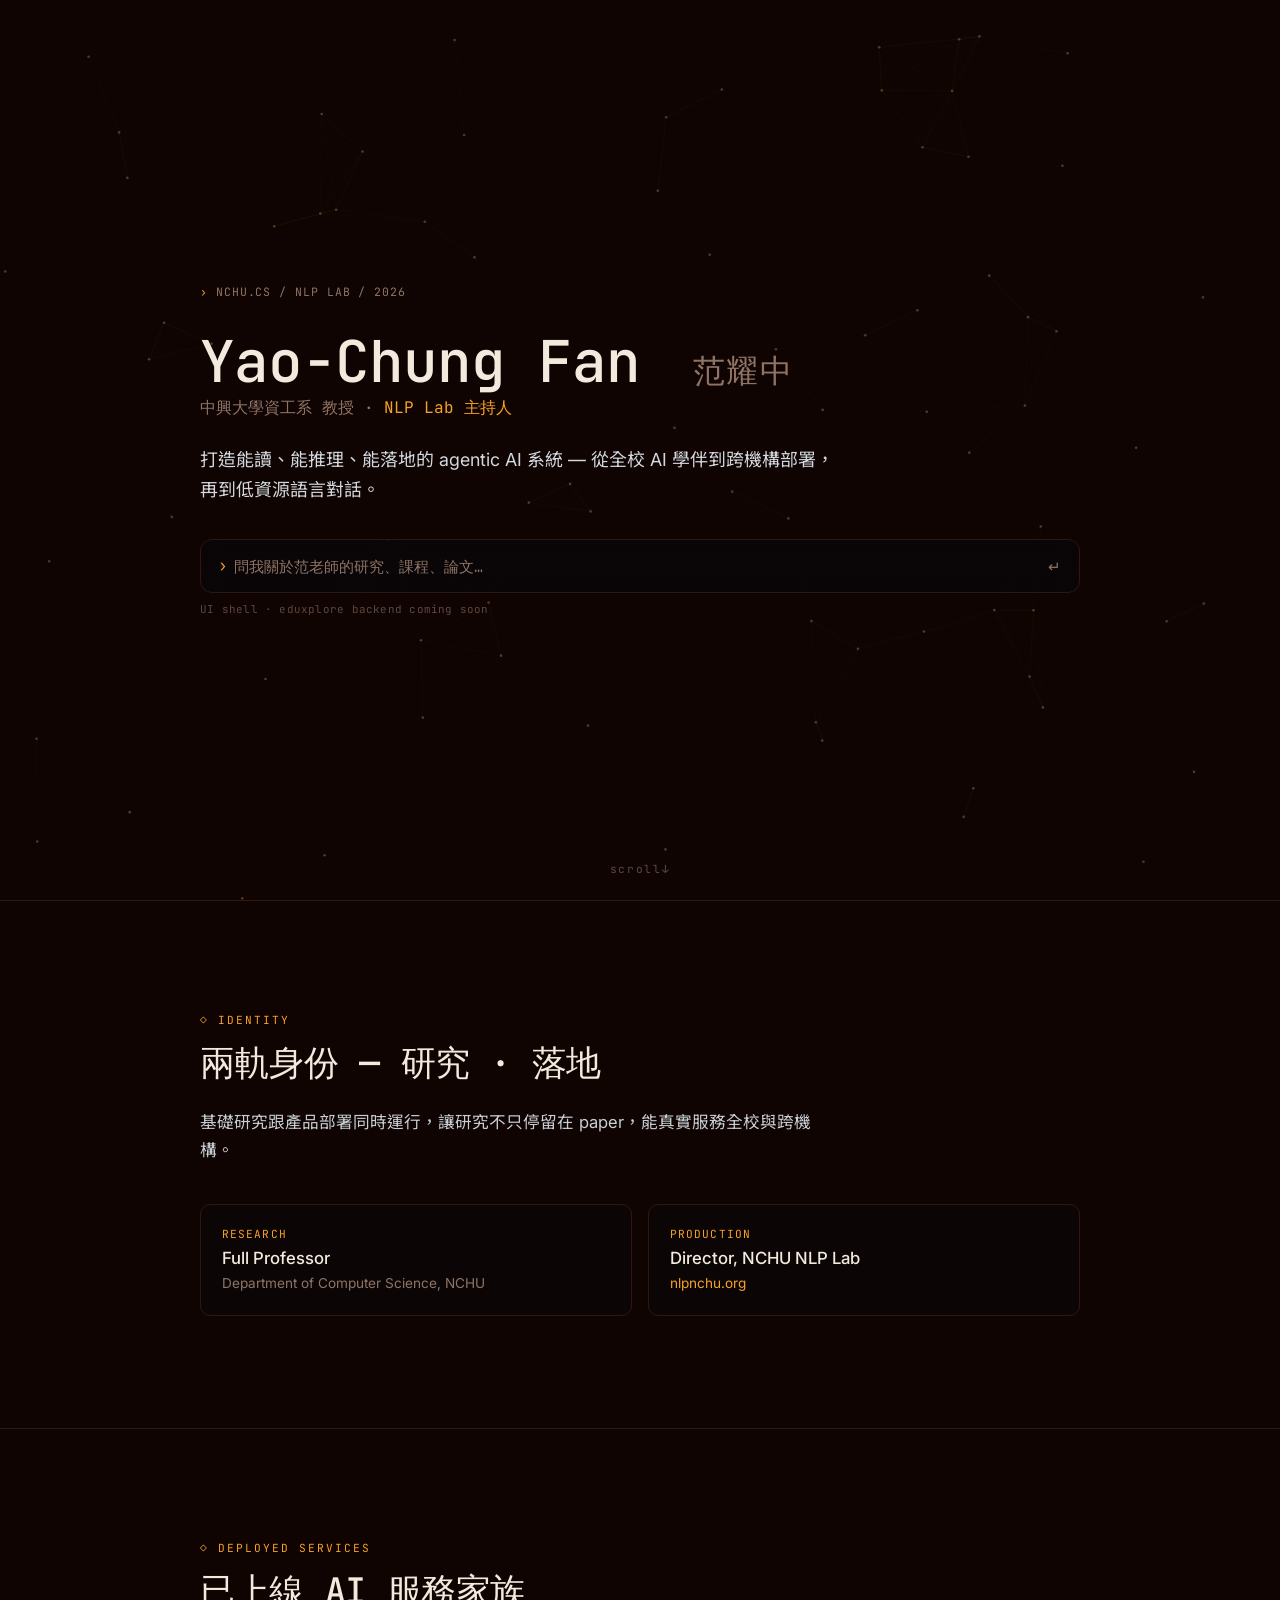
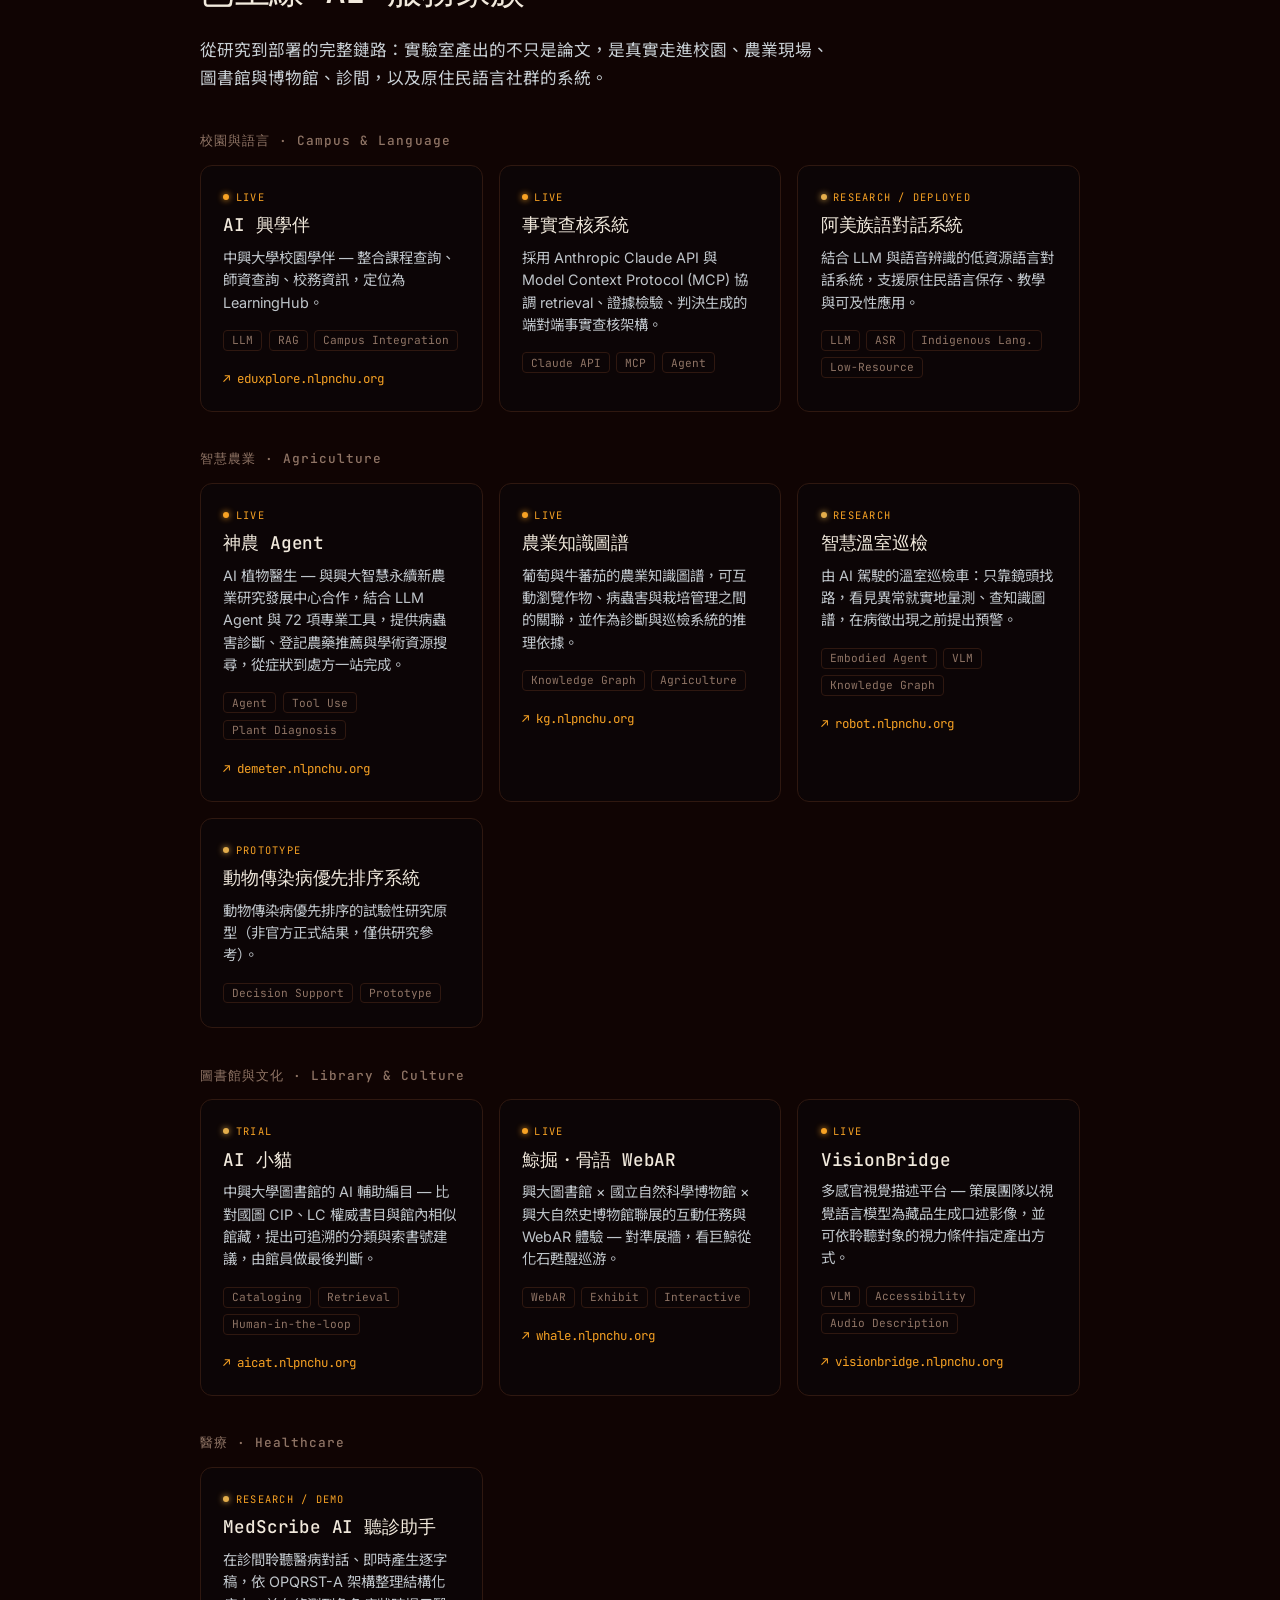
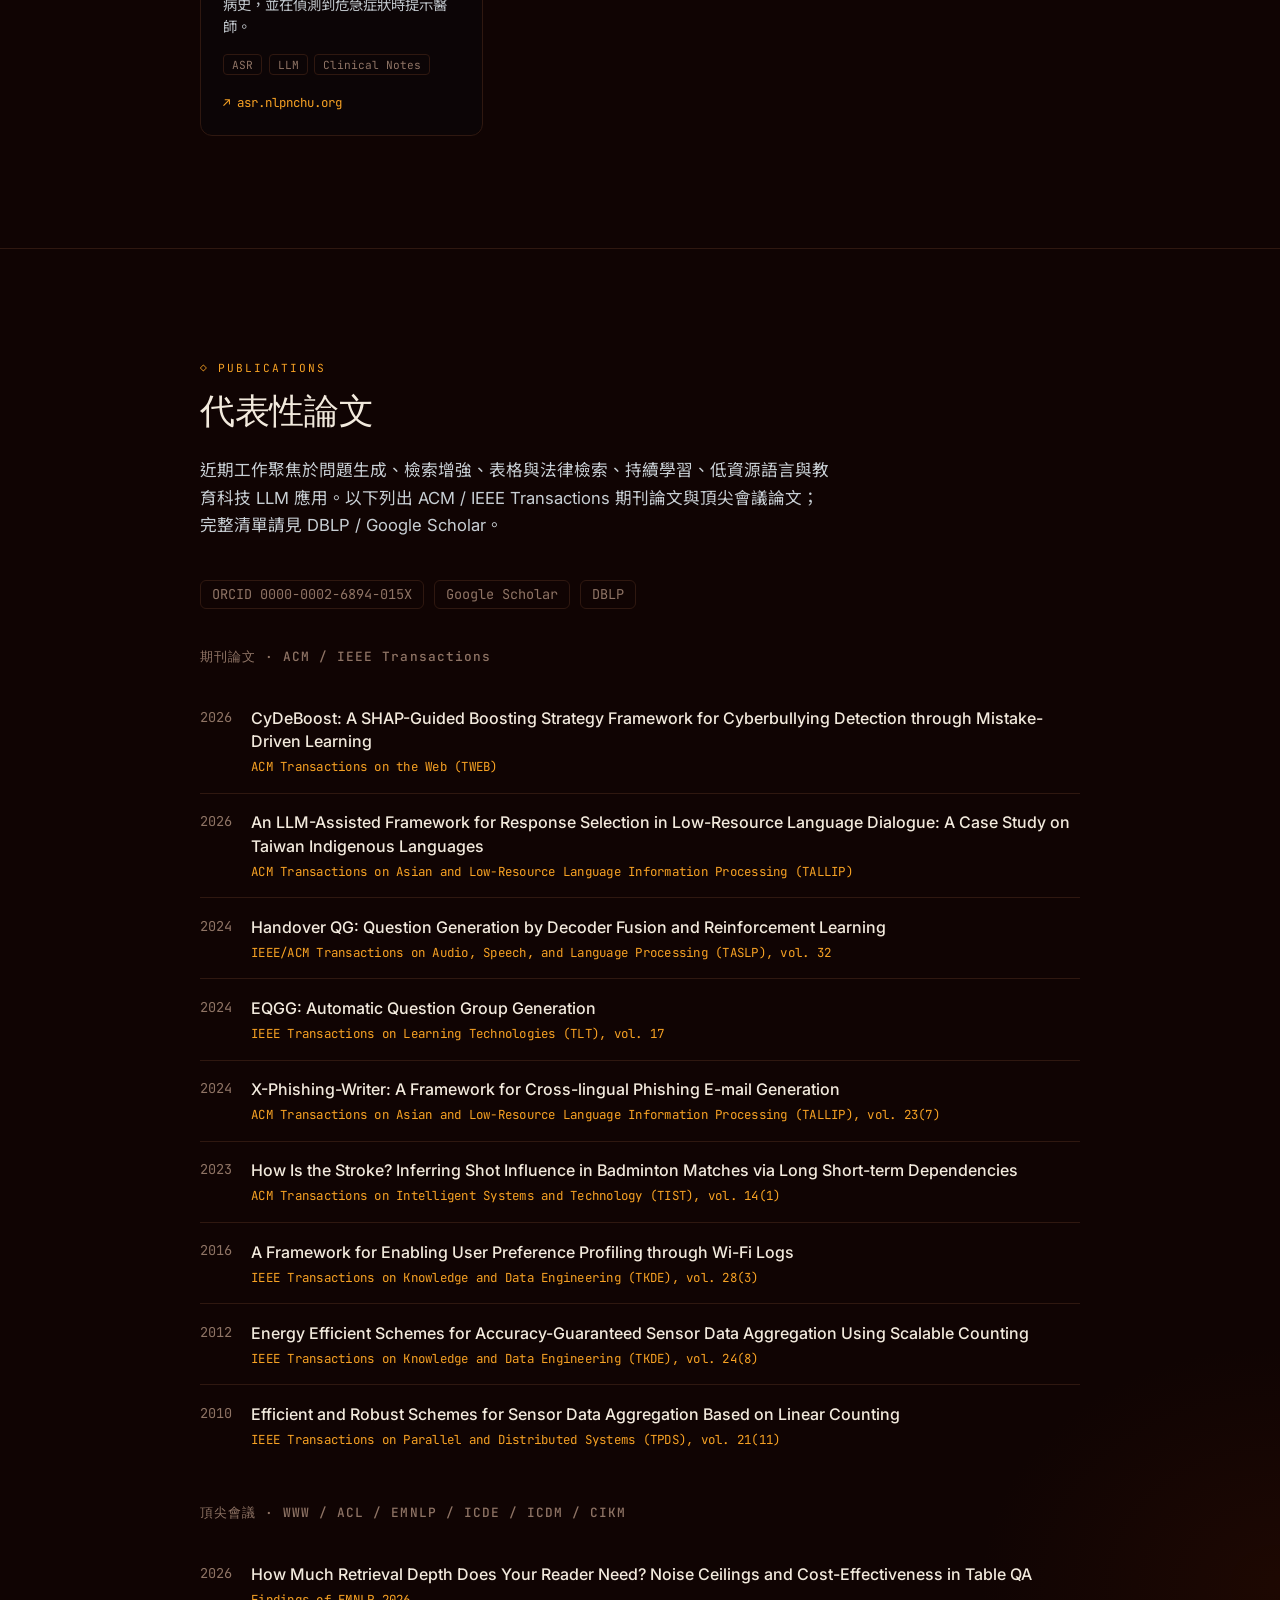
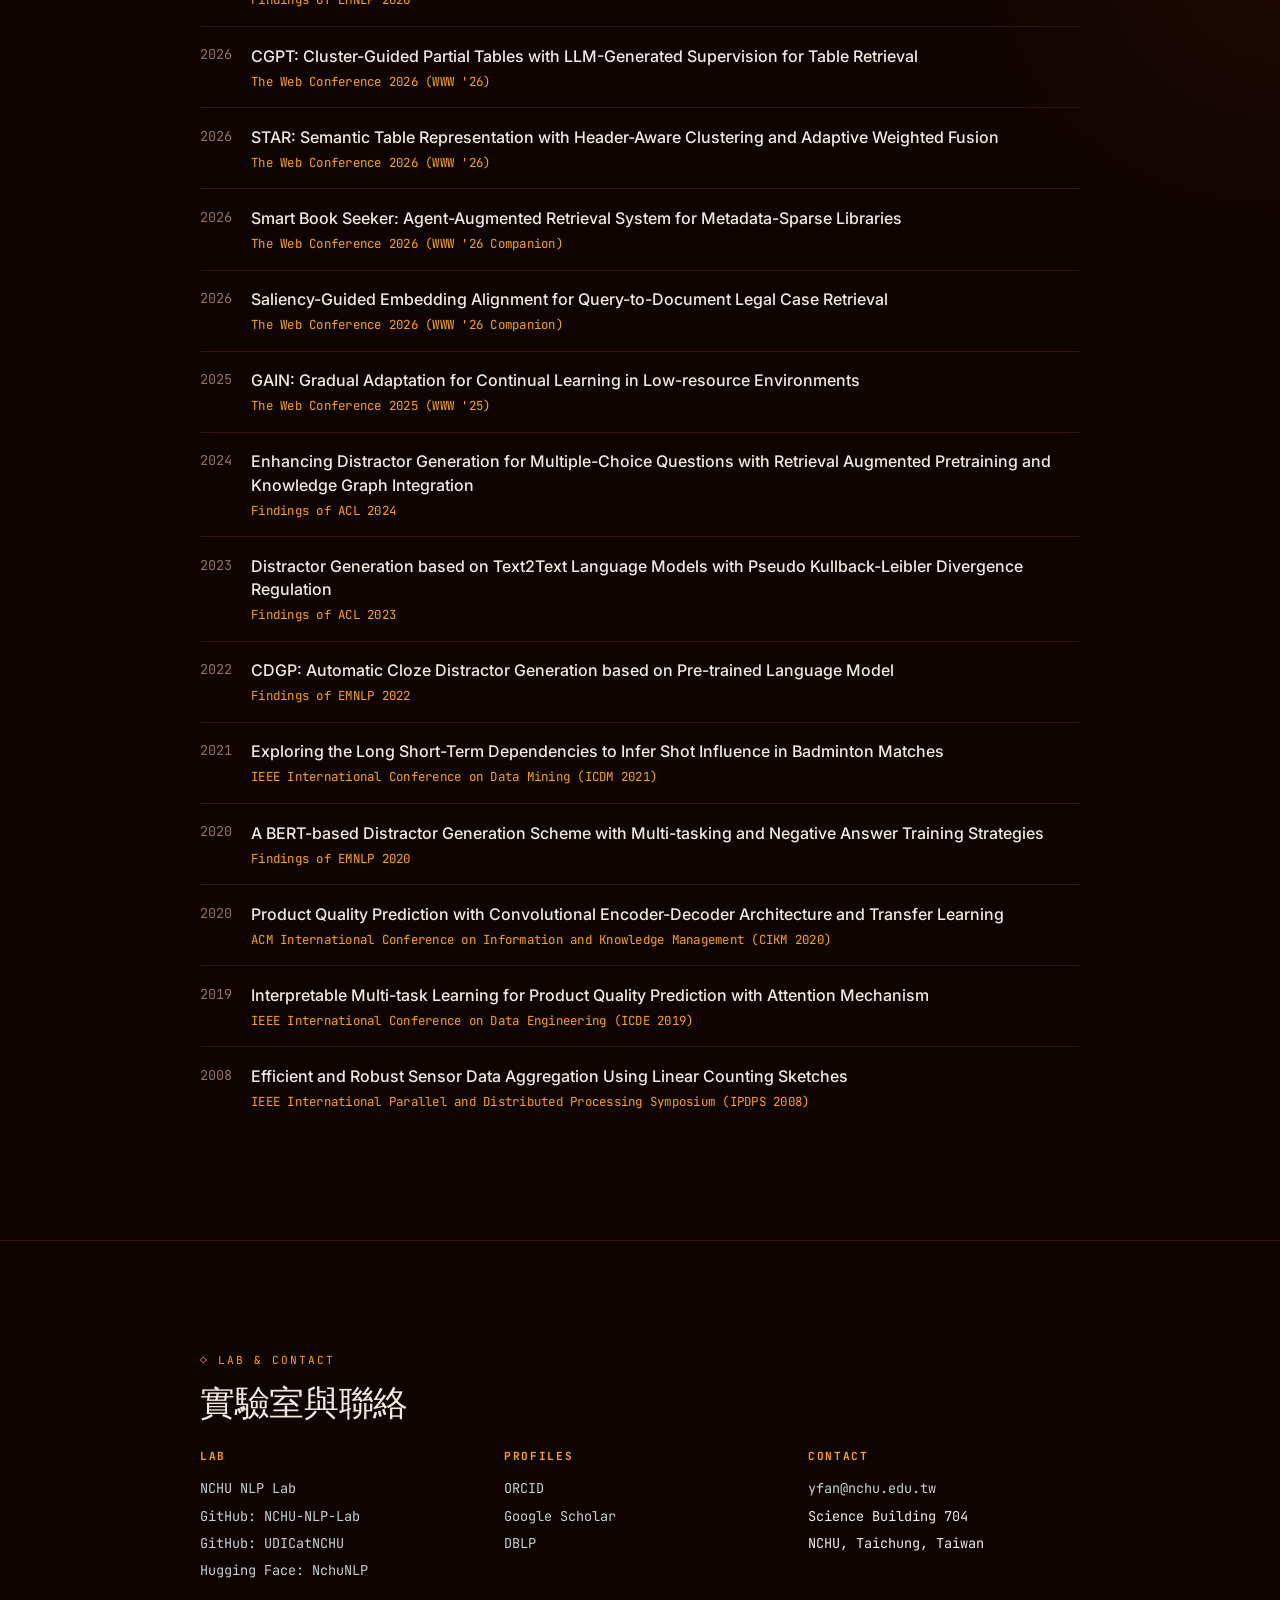
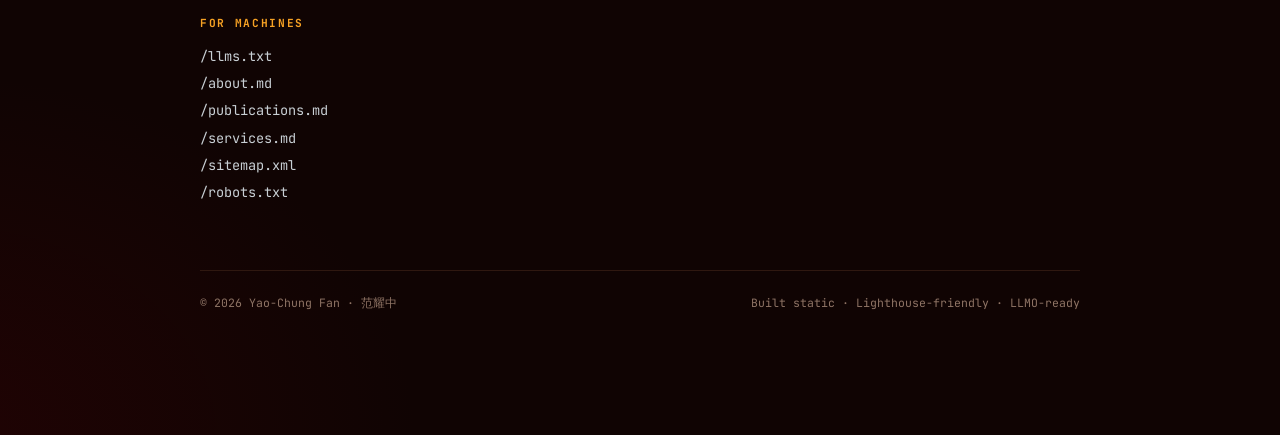
==== commit b044712b: "refactor: remove Picture Book Finder from the services list" ====
--- a/index.html
+++ b/index.html
@@ -693,21 +693,6 @@
           "position": 11,
           "item": {
             "@type": "WebApplication",
-            "@id": "https://yfan.nlpnchu.org/#service-picture-book-finder",
-            "name": "Picture Book Finder",
-            "url": "https://storybook.nlpnchu.org/",
-            "applicationCategory": "EducationalApplication",
-            "description": "Picture-book search and recommendation prototype built on a research team's moderated, coded catalogue of 108 books.",
-            "creator": {
-              "@id": "https://yfan.nlpnchu.org/#person"
-            }
-          }
-        },
-        {
-          "@type": "ListItem",
-          "position": 12,
-          "item": {
-            "@type": "WebApplication",
             "@id": "https://yfan.nlpnchu.org/#service-medscribe",
             "name": "MedScribe",
             "alternateName": "MedScribe AI 聽診助手",
@@ -1428,18 +1413,6 @@
             <span class="tag">Audio Description</span>
           </div>
           <a class="external" href="https://visionbridge.nlpnchu.org/" target="_blank" rel="noopener">visionbridge.nlpnchu.org</a>
-        </article>
-
-        <article class="service-card" id="service-picture-book-finder">
-          <span class="status research">Prototype</span>
-          <h3>Picture Book Finder</h3>
-          <p class="desc">繪本檢索與推薦原型 — 以研究團隊編碼的 108 本繪本目錄為基礎，協助依主題與科學概念找書。</p>
-          <div class="stack">
-            <span class="tag">Recommendation</span>
-            <span class="tag">Education</span>
-            <span class="tag">Prototype</span>
-          </div>
-          <a class="external" href="https://storybook.nlpnchu.org/" target="_blank" rel="noopener">storybook.nlpnchu.org</a>
         </article>
 
       </div>
